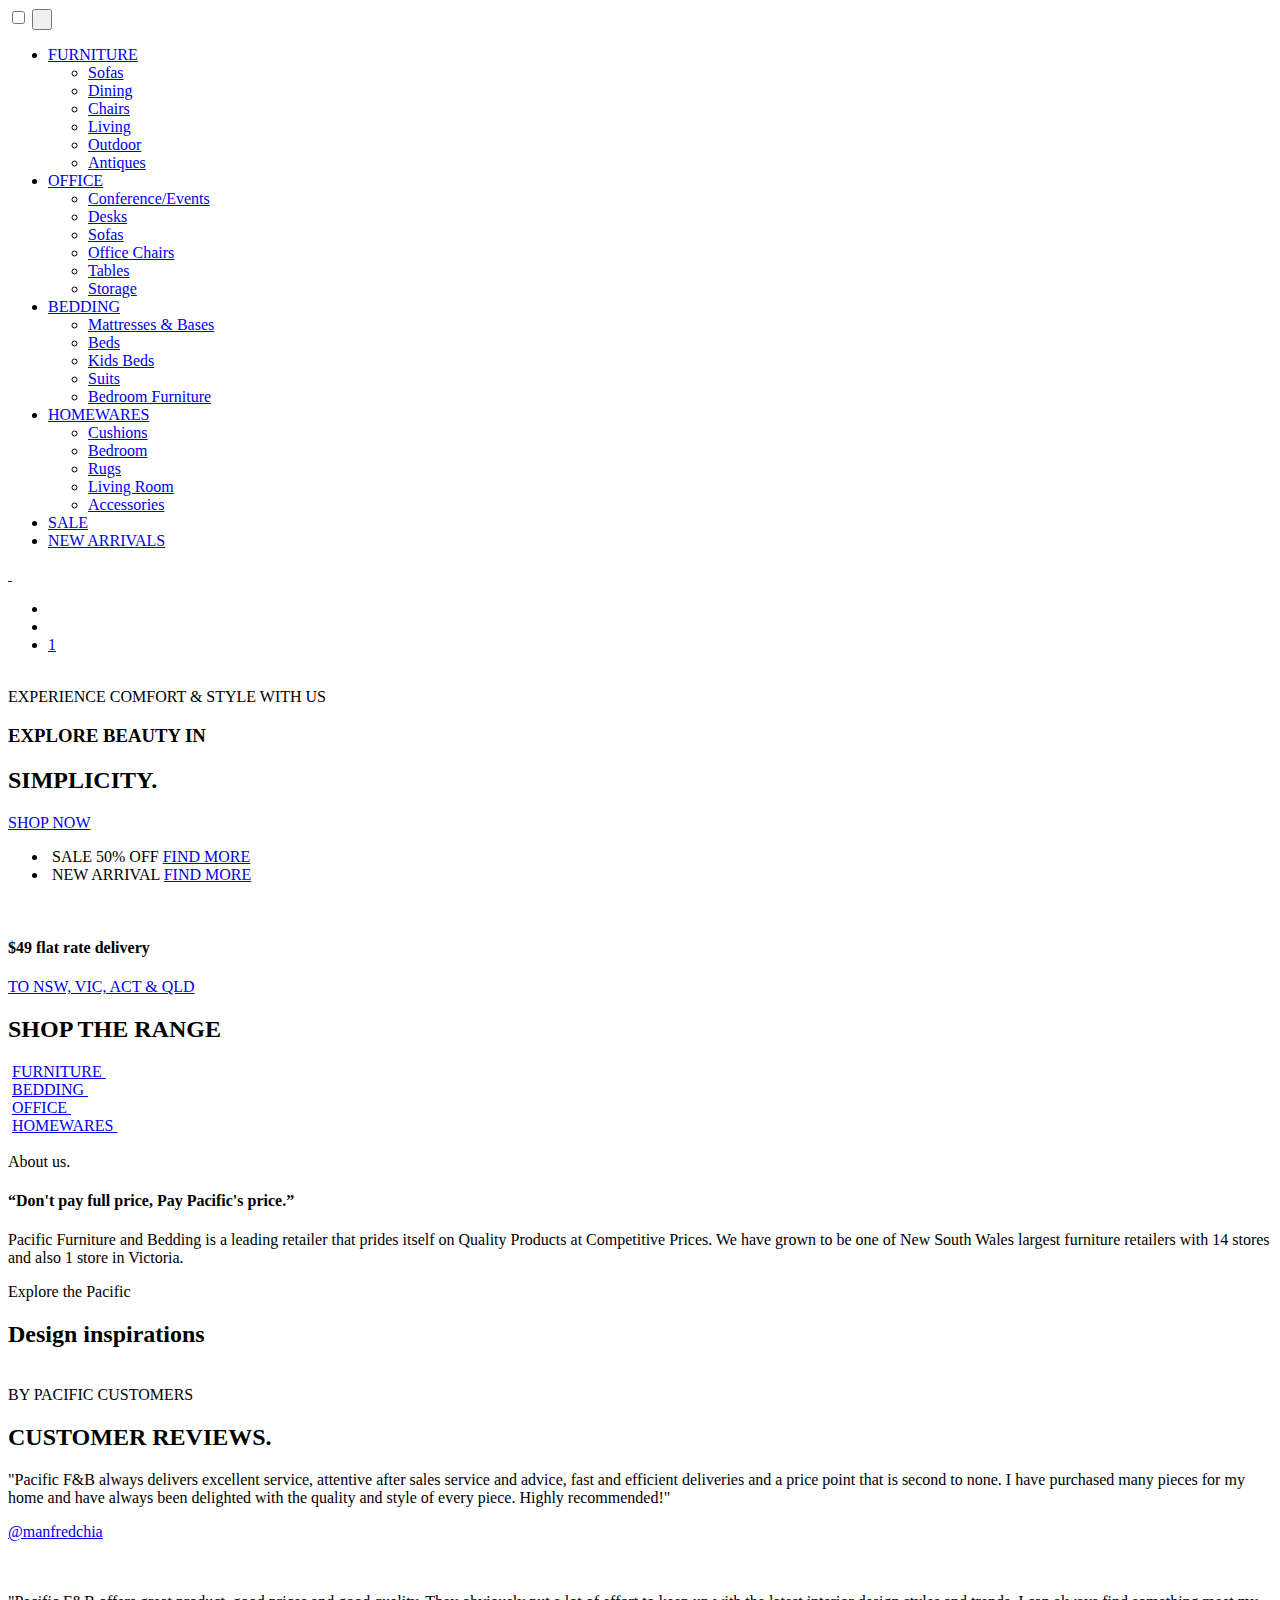
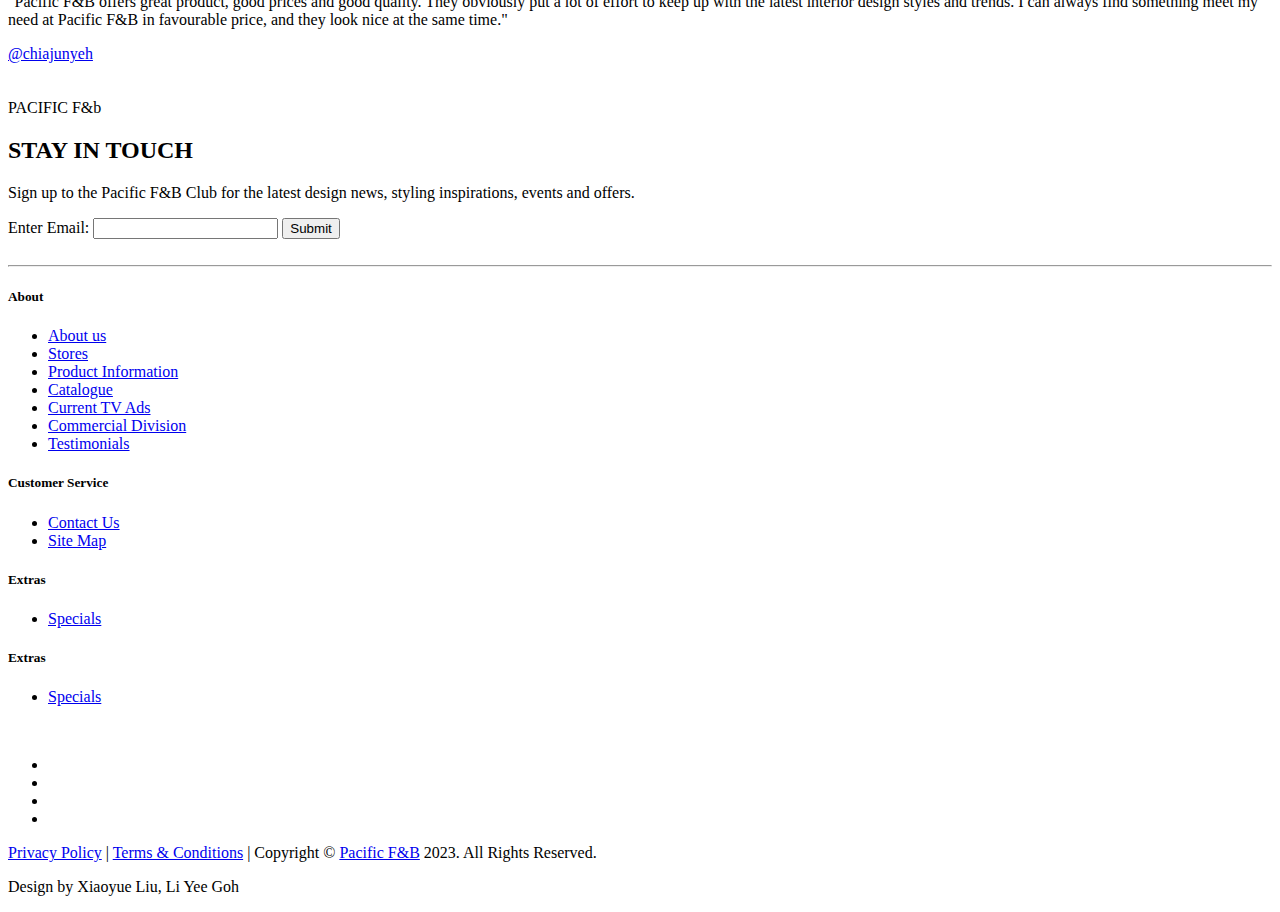
==== index.html @ 451033cb "homepage full html" ====
<!doctype html>
<html lang="en">

<head>
    <meta charset="utf-8">
    <meta name="viewport" content="width=device-width, initial-scale=1, shrink-to-fit=no">
    <link href="https://fonts.googleapis.com/css2?family=Aldrich&display=swap" rel="stylesheet">
    <link href="https://fonts.googleapis.com/css2?family=Averia+Serif+Libre:ital,wght@0,300;0,400;0,700;1,300;1,400;1,700&display=swap" rel="stylesheet">

    <link rel="stylesheet" href="css/style.css">
    <link rel="shortcut icon" type="image/png" href="images/favicon.png" />
    <title>Pacific</title>
</head>

<body>
    <div class="wrapper">
        <!-- Header Start -->
        <header>
            <div class="navbar-wrap">
                <input type="checkbox" class="toggle-btn" onclick="toggleClass()">
                <button type="buttton" class="menu-btn">
                    <img src="images/menu-icon.svg" class="menu-img" alt="">
                    <img src="images/close-icon.svg" class="close-img" alt="">
                </button>
                <div class="navbar-nav">
                    <ul class="navbar">
                        <li>
                            <a href="#">FURNITURE</a>
                            <ul class="submenu">
                                <li><a href="#">Sofas</a></li>
                                <li><a href="#">Dining</a></li>
                                <li><a href="#">Chairs</a></li>
                                <li><a href="#">Living</a></li>
                                <li><a href="#">Outdoor</a></li>
                                <li><a href="#">Antiques</a></li>
                            </ul>
                        </li>
                        <li>
                            <a href="#">OFFICE</a>
                            <ul class="submenu">
                                <li><a href="#">Conference/Events</a></li>
                                <li><a href="#">Desks</a></li>
                                <li><a href="#">Sofas</a></li>
                                <li><a href="#">Office Chairs</a></li>
                                <li><a href="#">Tables</a></li>
                                <li><a href="#">Storage</a></li>
                            </ul>
                        </li>
                        <li>
                            <a href="#">BEDDING</a>
                            <ul class="submenu">
                                <li><a href="#">Mattresses & Bases</a></li>
                                <li><a href="#">Beds</a></li>
                                <li><a href="#">Kids Beds</a></li>
                                <li><a href="#">Suits</a></li>
                                <li><a href="#">Bedroom Furniture</a></li>
                            </ul>
                        </li>
                        <li>
                            <a href="#">HOMEWARES</a>
                            <ul class="submenu">
                                <li><a href="#">Cushions</a></li>
                                <li><a href="#">Bedroom</a></li>
                                <li><a href="#">Rugs</a></li>
                                <li><a href="#">Living Room</a></li>
                                <li><a href="#">Accessories</a></li>
                            </ul>
                        </li>
                        <li><a href="#">SALE</a></li>
                        <li><a href="#">NEW ARRIVALS</a></li>
                    </ul>
                </div>
                <a href="#" class="user-link">
                    <img src="images/user-icon.svg" alt="">
                </a>
                <a href="#" class="navbar-brand">
                    <img src="images/logo.png" alt="">
                </a>
                <ul class="links-list">
                    <li><a href="#"><img src="images/search-icon.svg" alt=""></a></li>
                    <li><a href="#"><img src="images/heart-icon.svg" alt=""></a></li>
                    <li><a href="#" class="cart-link"><img src="images/cart-icon.svg" alt=""><span>1</span></a></li>
                </ul>
            </div>
        </header>
        <!-- Header End -->

        <!-- Banner Start -->
        <div class="banner">
            <div class="banner-row">
                <div class="banner-left">
                    <div class="banner-content">
                        <img src="images/banner-img1.png" alt="">
                        <div class="banner-inner">
                            <div class="banner-inner-top">
                                <span>EXPERIENCE COMFORT & STYLE WITH US</span>
                                <h3>EXPLORE BEAUTY IN</h3>
                            </div>
                            <div class="banner-inner-btm">
                                <h2>SIMPLICITY.</h2>
                                <a href="#">SHOP NOW</a>
                            </div>
                        </div>
                    </div>
                </div>
                <div class="banner-grid">
                    <ul class="banner-grid-top">
                        <li>
                            <img src="images/banner-img2.png" alt="">
                            <span class="banner-label">SALE 
                                50% OFF</span>
                            <a href="#" class="find-more-btn">FIND MORE</a>
                        </li>
                        <li>
                            <img src="images/banner-img3.png" alt="">
                            <span class="banner-label">NEW
                                ARRIVAL</span>
                            <a href="#" class="find-more-btn">FIND MORE</a>
                        </li>
                    </ul>
                    <div class="flat-offer">
                        <img src="images/living-room-img.png" alt="">
                        <div class="flat-offer-content">
                            <h4>$49 flat rate delivery</h4>
                            <a href="#">TO NSW, VIC, ACT & QLD</a>
                        </div>
                    </div>
                </div>
            </div>
        </div>
        <!-- Banner End -->

        <!-- Contant Start -->
        <div class="content">
            <section class="shop-range-warp">
                <div class="shop-range-content">
                    <h2>SHOP THE RANGE</h2>
                    <div class="shop-range-row">
                        <div class="shop-range-col">
                            <div class="shop-range-card">
                                <img src="images/shop-range-img1.png" alt="">
                                <a href="#"><span>FURNITURE</span> <img src="images/arrow-img.svg" alt=""></a>
                            </div>
                        </div>
                        <div class="shop-range-col">
                            <div class="shop-range-card">
                                <img src="images/shop-range-img2.png" alt="">
                                <a href="#"><span>BEDDING</span> <img src="images/arrow-img.svg" alt=""></a>
                            </div>
                        </div>
                        <div class="shop-range-col">
                            <div class="shop-range-card">
                                <img src="images/shop-range-img3.png" alt="">
                                <a href="#"><span>OFFICE</span> <img src="images/arrow-img.svg" alt=""></a>
                            </div>
                        </div>
                        <div class="shop-range-col">
                            <div class="shop-range-card">
                                <img src="images/shop-range-img4.png" alt="">
                                <a href="#"><span>HOMEWARES</span> <img src="images/arrow-img.svg" alt=""></a>
                            </div>
                        </div>
                    </div>
                </div>
            </section>

            <section class="aboutus-wrap">
                <div class="aboutus-row">
                    <div class="aboutus-col">
                        <div class="aboutus-card">
                            <div class="aboutus-content">
                                <img src="images/soft_minimal_apartment.png" alt="">
                                <div class="aboutus-inner">
                                    <span>About us.</span>
                                    <h4>“Don't pay full price, Pay Pacific's price.”</h4>
                                </div>
                            </div>
                            <p>Pacific Furniture and Bedding is a leading retailer that prides itself on Quality Products at Competitive Prices. We have grown to be one of New South Wales largest furniture retailers with 14 stores and also 1 store in Victoria.</p>
                        </div>
                    </div>
                    <div class="explore-col">
                        <span>Explore the Pacific</span>
                        <h2>Design inspirations</h2>
                        <img src="images/slider-img.png" class="slider-img" alt="">
                    </div>
                </div>
            </section>

            <section class="review-wrap">
                <div class="review-content">
                    <span>BY PACIFIC CUSTOMERS</span>
                    <h2>CUSTOMER REVIEWS.</h2>
                    <div class="review-row">
                        <div class="review-col">
                            <div class="review-card">
                                <div class="review-card-content">
                                    <div class="review-card-inner">
                                        <p>"Pacific F&B always delivers excellent service, attentive after sales service and advice, fast and efficient deliveries and a price point that is second to none.  I have purchased many pieces for my home and have always been delighted with the quality and style of every piece.  Highly recommended!"</p>
                                        <a href="#">@manfredchia</a>
                                    </div>
                                    <div class="rating-wrap">
                                        <img src="images/star-icon.svg" alt="">
                                        <img src="images/star-icon.svg" alt="">
                                        <img src="images/star-icon.svg" alt="">
                                        <img src="images/star-icon.svg" alt="">
                                        <img src="images/star-icon.svg" alt="">
                                    </div>
                                </div>
                                <img src="images/review-img1.png" class="review-card-img" alt="">
                            </div>
                        </div>
                        <div class="review-col">
                            <div class="review-card">
                                <div class="review-card-content">
                                    <div class="review-card-inner">
                                        <p>"Pacific F&B offers great product, good prices and good quality.  They obviously put a lot of effort to keep up with the latest interior design styles and trends.  I can always find something meet my need at Pacific F&B in favourable price, and they look nice at the same time."</p>
                                        <a href="#">@chiajunyeh</a>
                                    </div>
                                    <div class="rating-wrap">
                                        <img src="images/star-icon.svg" alt="">
                                        <img src="images/star-icon.svg" alt="">
                                        <img src="images/star-icon.svg" alt="">
                                        <img src="images/star-icon.svg" alt="">
                                        <img src="images/star-icon.svg" alt="">
                                    </div>
                                </div>
                                <img src="images/review-img2.png" class="review-card-img" alt="">
                            </div>
                        </div>
                    </div>
                </div>
            </section>

            <section class="stay-in-touch-wrap">
                <div class="stay-in-touch-content">
                    <span>PACIFIC F&b</span>
                    <h2>STAY IN TOUCH</h2>
                    <p>Sign up to the Pacific F&B Club for the latest design news, styling inspirations, events and offers.</p>
                    <form action="">
                        <label for="">Enter Email:</label>
                        <input type="email" required>
                        <button type="submit">Submit</button>
                    </form>
                </div>
            </section>
        </div>
        <!-- Contant End -->
        <footer>
           <div class="footer-content">
                <div class="footer-row">
                    <div class="footer-col footer-logo-col">
                        <a href="#" class="footer-logo">
                            <img src="images/logo.png" alt="">
                        </a>
                        <hr>
                    </div>
                    <div class="footer-col">
                        <div class="footer-links">
                            <h5>About</h5>
                            <ul>
                                <li><a href="#">About us</a></li>
                                <li><a href="#">Stores</a></li>
                                <li><a href="#">Product Information</a></li>
                                <li><a href="#">Catalogue</a></li>
                                <li><a href="#">Current TV Ads</a></li>
                                <li><a href="#">Commercial Division</a></li>
                                <li><a href="#">Testimonials</a></li>
                            </ul>
                        </div>
                    </div>
                    <div class="footer-col">
                        <div class="footer-links">
                            <h5>Customer Service</h5>
                            <ul>
                                <li><a href="#">Contact Us</a></li>
                                <li><a href="#">Site Map</a></li>
                            </ul>
                        </div>
                        <div class="footer-links">
                            <h5>Extras</h5>
                            <ul>
                                <li><a href="#">Specials</a></li>
                            </ul>
                        </div>
                    </div>
                    <div class="footer-col">
                        <div class="footer-links">
                            <h5>Extras</h5>
                            <ul>
                                <li><a href="#">Specials</a></li>
                            </ul>
                        </div>
                    </div>
                    <div class="footer-col">
                        <div class="footer-social-links">
                            <a href="#" class="footer-logo">
                                <img src="images/logo.png" alt="">
                            </a>
                            <ul class="social-links">
                                <li>
                                    <a href="#">
                                        <img src="images/icon_facebook.svg" alt="">
                                    </a>
                                </li>
                                <li>
                                    <a href="#">
                                        <img src="images/icon_twitter.svg" alt="">
                                    </a>
                                </li>
                                <li>
                                    <a href="#">
                                        <img src="images/icon_youtube.svg" alt="">
                                    </a>
                                </li>
                                <li>
                                    <a href="#">
                                        <img src="images/icon_instagram.svg" alt="">
                                    </a>
                                </li>
                            </ul>
                        </div>
                    </div>
                </div>
           </div>
           <div class="footer-copyright">
                <p><a href="#">Privacy Policy</a> | <a href="#">Terms & Conditions</a> | Copyright &copy; <a href="#">Pacific F&B</a> 2023. All Rights Reserved.</p>
                <p>Design by Xiaoyue Liu, Li Yee Goh</p>
           </div>
        </footer>
    </div>

    <script src="js/script.js"></script>
    <script>
        function toggleClass() {
          document.querySelector('body').classList.toggle('fixed');
        }
      </script>

</body>

</html>
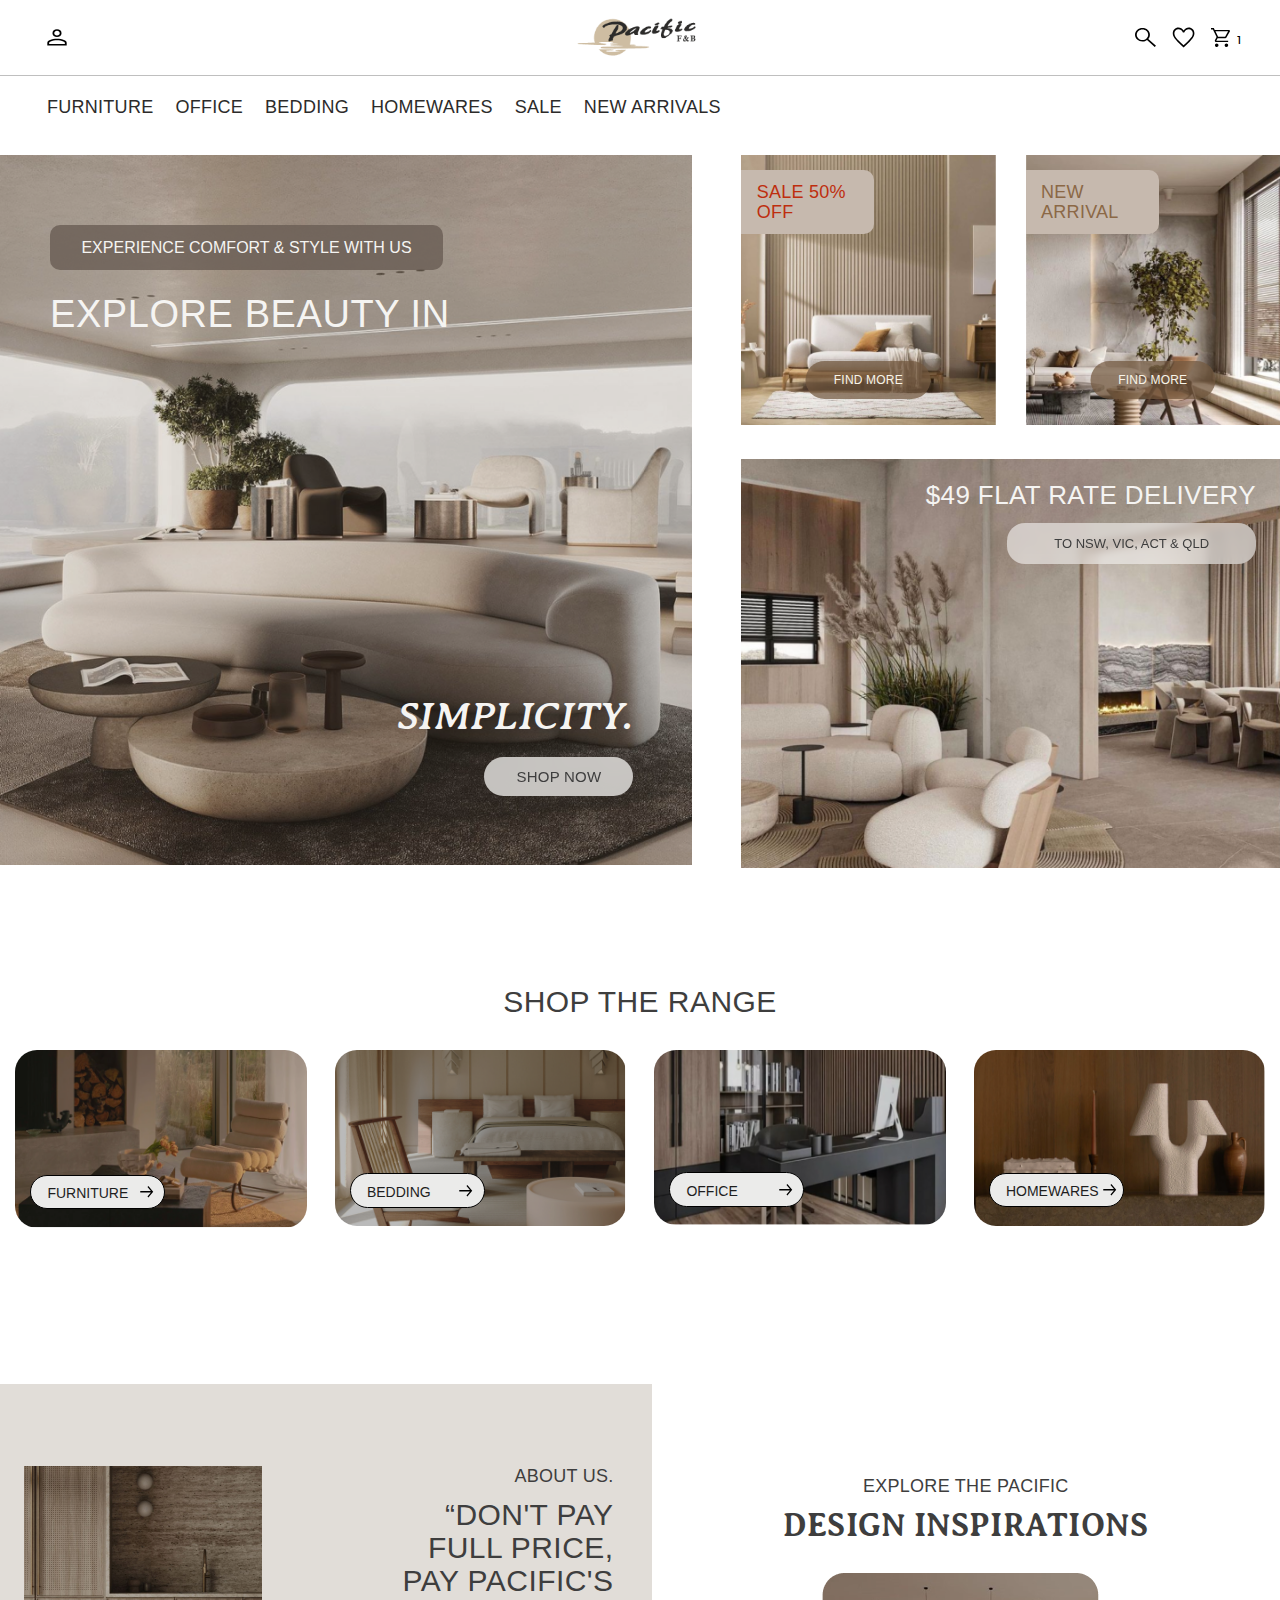
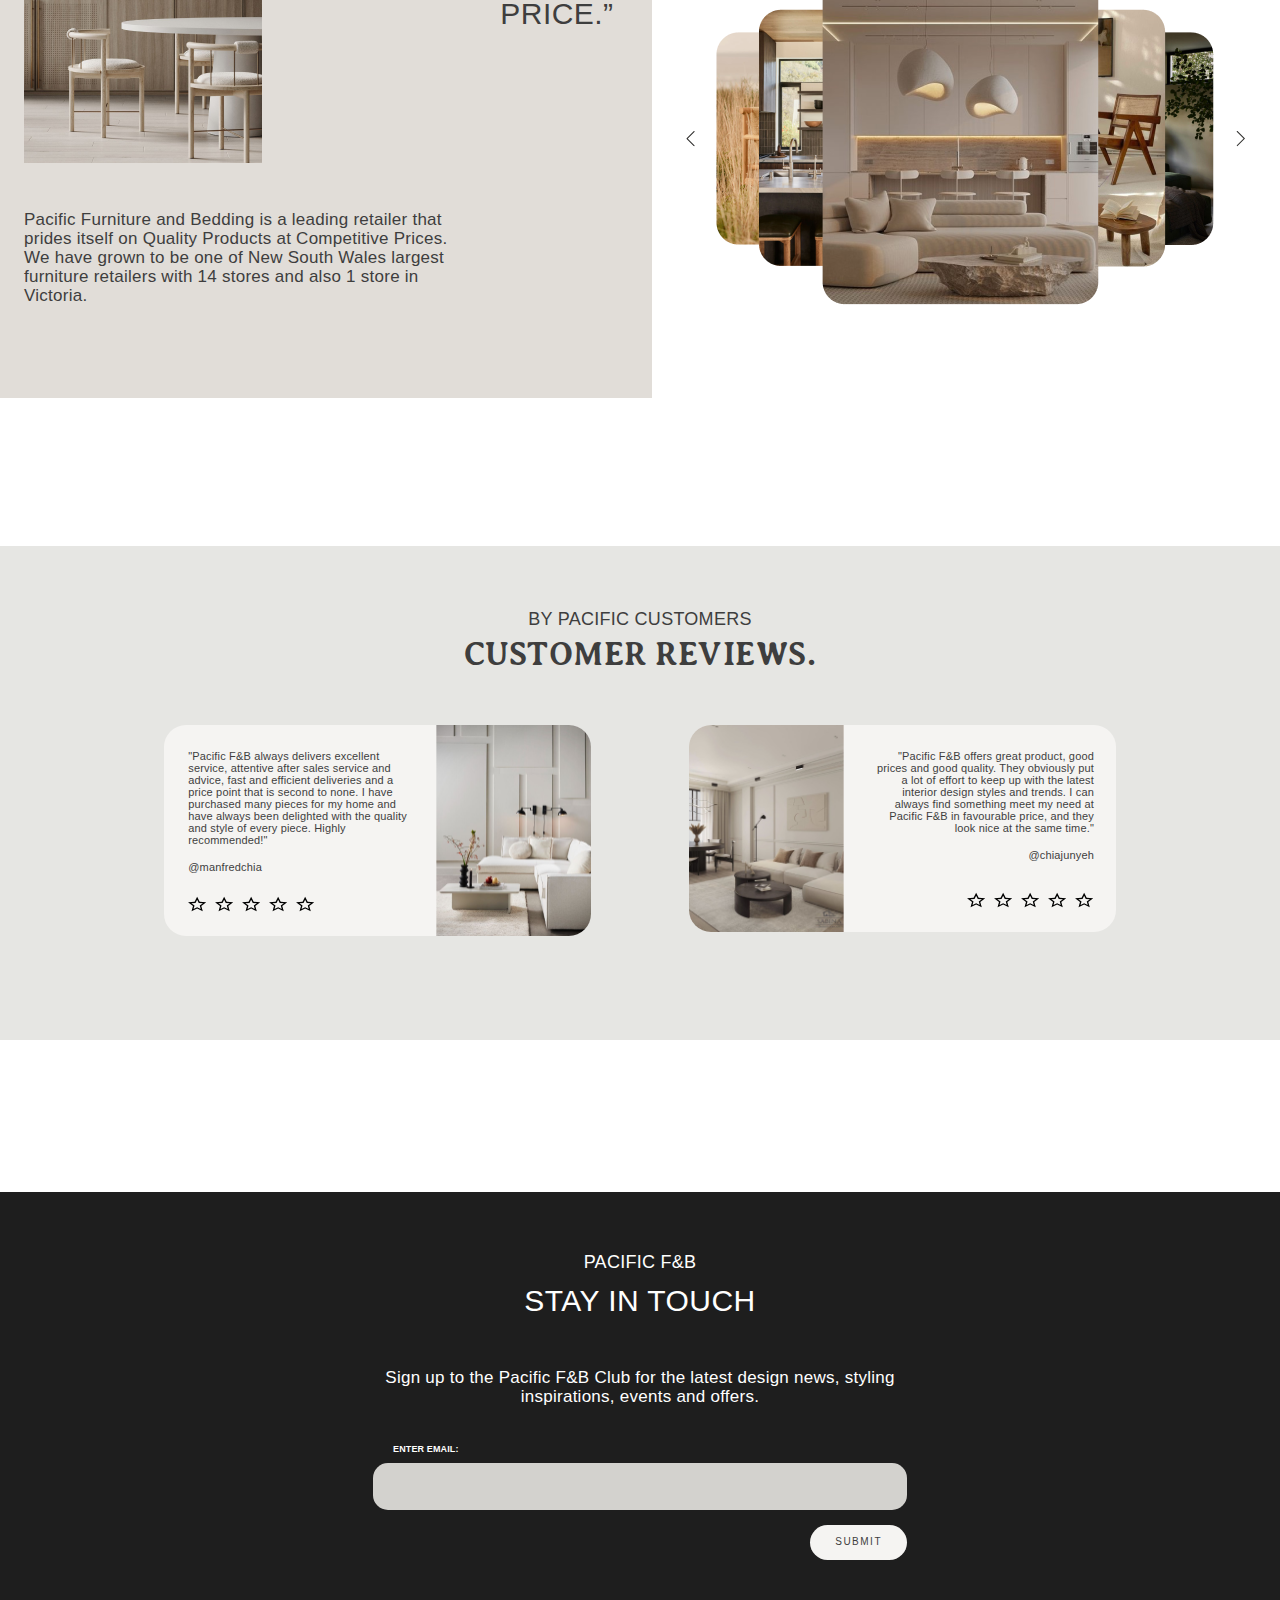
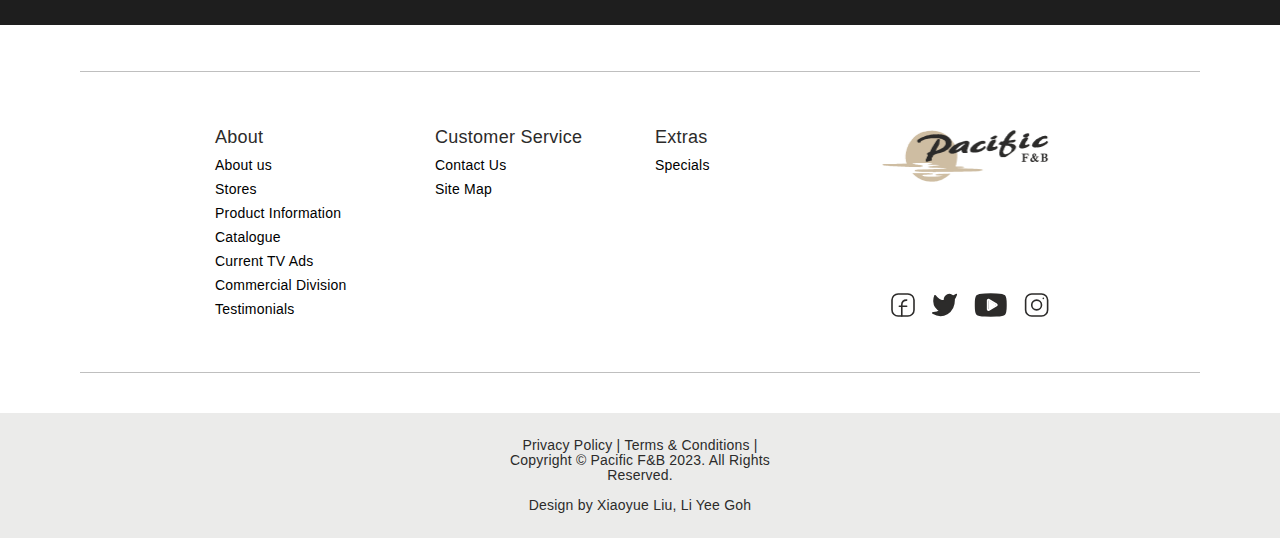
==== commit b4ef4a2c: "small changes" ====
--- a/index.html
+++ b/index.html
@@ -7,7 +7,7 @@
     <link href="https://fonts.googleapis.com/css2?family=Aldrich&display=swap" rel="stylesheet">
     <link href="https://fonts.googleapis.com/css2?family=Averia+Serif+Libre:ital,wght@0,300;0,400;0,700;1,300;1,400;1,700&display=swap" rel="stylesheet">
 
-    <link rel="stylesheet" href="css/style.css">
+    <link rel="stylesheet" href="style.css">
     <link rel="shortcut icon" type="image/png" href="images/favicon.png" />
     <title>Pacific</title>
 </head>
@@ -130,7 +130,7 @@
         </div>
         <!-- Banner End -->
 
-        <!-- Contant Start -->
+        <!-- Content Start -->
         <div class="content">
             <section class="shop-range-warp">
                 <div class="shop-range-content">
@@ -244,7 +244,8 @@
                 </div>
             </section>
         </div>
-        <!-- Contant End -->
+        <!-- Content End -->
+
         <footer>
            <div class="footer-content">
                 <div class="footer-row">
@@ -329,13 +330,13 @@
         </footer>
     </div>
 
-    <script src="js/script.js"></script>
+    <script src="script.js"></script>
     <script>
         function toggleClass() {
           document.querySelector('body').classList.toggle('fixed');
         }
       </script>
 
-</body>
+    </body>
 
 </html>--- a/style.css
+++ b/style.css
@@ -0,0 +1,2081 @@
+* {
+	padding: 0;
+	margin: 0;
+	font-family: 'Graphik', sans-serif;
+	box-sizing: border-box;
+}
+html { scroll-behavior: smooth;  }
+body,
+textarea,
+input {
+	padding: 0;
+	margin: 0;
+	line-height: 1;
+	font-weight: 400;
+	color: #000000;
+	font-family: 'Graphik', sans-serif;
+}
+
+a:hover {
+	text-decoration: none;
+}
+h1,h2,h3,h4,h5,h6 {
+	padding: 0;
+	margin: 0;
+	font-weight: 400;
+}
+p {
+	margin: 0;
+	padding: 0;
+}
+ul{
+    list-style: none;
+}
+ul,
+ol {
+	padding: 0;
+	margin: 0;
+}
+
+a {
+    display: inline-block;
+	text-decoration: unset;
+}
+
+/* Chrome, Safari, Edge, Opera */
+input::-webkit-outer-spin-button,
+input::-webkit-inner-spin-button {
+  -webkit-appearance: none;
+  margin: 0;
+}
+
+/* Firefox */
+input[type=number] {
+  -moz-appearance:textfield;
+}
+
+/*-_-_Font_-_-*/
+@font-face {
+    font-family: 'Graphik';
+    src: url('../fonts/Graphik-Extralight.woff2') format('woff2'),
+        url('../fonts/Graphik-Extralight.woff') format('woff');
+    font-weight: 200;
+    font-style: normal;
+    font-display: swap;
+}
+
+@font-face {
+    font-family: 'Graphik';
+    src: url('../fonts/Graphik-Light.woff2') format('woff2'),
+        url('../fonts/Graphik-Light.woff') format('woff');
+    font-weight: 300;
+    font-style: normal;
+    font-display: swap;
+}
+
+@font-face {
+    font-family: 'Graphik';
+    src: url('../fonts/Graphik-ExtralightItalic.woff2') format('woff2'),
+        url('../fonts/Graphik-ExtralightItalic.woff') format('woff');
+    font-weight: 200;
+    font-style: italic;
+    font-display: swap;
+}
+
+@font-face {
+    font-family: 'Graphik';
+    src: url('../fonts/Graphik-LightItalic.woff2') format('woff2'),
+        url('../fonts/Graphik-LightItalic.woff') format('woff');
+    font-weight: 300;
+    font-style: italic;
+    font-display: swap;
+}
+
+@font-face {
+    font-family: 'Graphik';
+    src: url('../fonts/Graphik-Medium.woff2') format('woff2'),
+        url('../fonts/Graphik-Medium.woff') format('woff');
+    font-weight: 500;
+    font-style: normal;
+    font-display: swap;
+}
+
+@font-face {
+    font-family: 'Graphik';
+    src: url('../fonts/Graphik-MediumItalic.woff2') format('woff2'),
+        url('../fonts/Graphik-MediumItalic.woff') format('woff');
+    font-weight: 500;
+    font-style: italic;
+    font-display: swap;
+}
+
+@font-face {
+    font-family: 'Graphik';
+    src: url('../fonts/Graphik-Regular.woff2') format('woff2'),
+        url('../fonts/Graphik-Regular.woff') format('woff');
+    font-weight: normal;
+    font-style: normal;
+    font-display: swap;
+}
+
+@font-face {
+    font-family: 'Graphik';
+    src: url('../fonts/Graphik-RegularItalic.woff2') format('woff2'),
+        url('../fonts/Graphik-RegularItalic.woff') format('woff');
+    font-weight: normal;
+    font-style: italic;
+    font-display: swap;
+}
+
+@font-face {
+    font-family: 'Graphik';
+    src: url('../fonts/Graphik-Semibold.woff2') format('woff2'),
+        url('../fonts/Graphik-Semibold.woff') format('woff');
+    font-weight: 600;
+    font-style: normal;
+    font-display: swap;
+}
+
+@font-face {
+    font-family: 'Graphik';
+    src: url('../fonts/Graphik-SemiboldItalic.woff2') format('woff2'),
+        url('../fonts/Graphik-SemiboldItalic.woff') format('woff');
+    font-weight: 600;
+    font-style: italic;
+    font-display: swap;
+}
+
+@font-face {
+    font-family: 'Graphik Super';
+    src: url('../fonts/Graphik-SuperItalic.woff2') format('woff2'),
+        url('../fonts/Graphik-SuperItalic.woff') format('woff');
+    font-weight: 900;
+    font-style: italic;
+    font-display: swap;
+}
+
+@font-face {
+    font-family: 'Graphik Super';
+    src: url('../fonts/Graphik-Super.woff2') format('woff2'),
+        url('../fonts/Graphik-Super.woff') format('woff');
+    font-weight: 900;
+    font-style: normal;
+    font-display: swap;
+}
+
+@font-face {
+    font-family: 'Graphik';
+    src: url('../fonts/Graphik-Thin.woff2') format('woff2'),
+        url('../fonts/Graphik-Thin.woff') format('woff');
+    font-weight: 100;
+    font-style: normal;
+    font-display: swap;
+}
+
+@font-face {
+    font-family: 'Graphik';
+    src: url('../fonts/Graphik-ThinItalic.woff2') format('woff2'),
+        url('../fonts/Graphik-ThinItalic.woff') format('woff');
+    font-weight: 100;
+    font-style: italic;
+    font-display: swap;
+}
+
+@font-face {
+    font-family: 'Graphik';
+    src: url('../fonts/Graphik-Black.woff2') format('woff2'),
+        url('../fonts/Graphik-Black.woff') format('woff');
+    font-weight: 900;
+    font-style: normal;
+    font-display: swap;
+}
+
+@font-face {
+    font-family: 'Graphik';
+    src: url('../fonts/Graphik-BlackItalic.woff2') format('woff2'),
+        url('../fonts/Graphik-BlackItalic.woff') format('woff');
+    font-weight: 900;
+    font-style: italic;
+    font-display: swap;
+}
+
+@font-face {
+    font-family: 'Graphik';
+    src: url('../fonts/Graphik-BoldItalic.woff2') format('woff2'),
+        url('../fonts/Graphik-BoldItalic.woff') format('woff');
+    font-weight: bold;
+    font-style: italic;
+    font-display: swap;
+}
+
+@font-face {
+    font-family: 'Graphik';
+    src: url('../fonts/Graphik-Bold.woff2') format('woff2'),
+        url('../fonts/Graphik-Bold.woff') format('woff');
+    font-weight: bold;
+    font-style: normal;
+    font-display: swap;
+}
+/*-_-_Font_-_-*/
+
+
+
+/*-_-_Header_CSS_Start_-_-*/
+header {    
+	position: relative;
+	margin-bottom: 62px;
+	border-bottom: 0.4px solid rgba(44, 43, 42, 0.3);
+	position: sticky;
+    top: 0;
+    z-index: 5;
+    background: #ffffff;
+}
+
+header .navbar-wrap {
+	display: flex;
+	flex-wrap: wrap;
+	align-items: center;
+	justify-content: space-between;
+	min-height: 75px;
+	padding-left: 47px;
+	padding-right: 50px;
+	position: relative;
+	/* max-width: 1440px;
+	margin: 0 auto; */
+}
+
+.navbar-wrap .menu-btn {
+	display: none;
+	font-size: 0;
+	line-height: 1;
+	border: 0;
+	outline: unset !important;
+	background: transparent;
+	margin-right: 23px;
+	width: 26px;
+	height: 26px;
+}
+
+.navbar-wrap .menu-btn img {
+	width: 100%;
+	height: 100%;
+}
+
+.navbar-wrap .menu-btn img.close-img {
+	display: none;
+}
+
+.navbar-wrap .toggle-btn {
+	display: none;
+}
+
+.navbar-wrap .navbar-nav {
+	position: absolute;
+	left: 0;
+	top: calc(100% + 1px);
+	width: 100%;
+	padding: 21px 47px;
+	background: #fff;
+}
+
+.navbar-wrap .navbar-nav .navbar {
+	display: flex;
+	flex-wrap: wrap;
+	align-items: center;
+}
+
+.navbar-wrap .navbar-nav .navbar li {
+	margin-right: 22px;
+}
+
+.navbar-wrap .navbar-nav .navbar li:last-child {
+	margin-right: 0;
+}
+
+.navbar-wrap .navbar-nav .navbar li a {
+	font-weight: 500;
+	font-size: 18px;
+	line-height: 20px;
+	letter-spacing: 0.015em;
+	color: #2C2B2A;
+	transition: 0.4s all ease;
+}
+
+.navbar-wrap .navbar-nav .navbar li a:hover {
+	color: #CEBDA2;
+}
+
+.navbar-wrap .navbar-nav .navbar .submenu {
+	display: none;
+}
+
+.navbar-wrap .user-link {
+	font-size: 0;
+	line-height: 1;
+}
+
+.navbar-wrap .user-link img {
+	width: 20px;
+}
+
+.navbar-wrap .navbar-brand {
+	max-width: 131px;
+    font-size: 0;
+    line-height: 1;
+    position: absolute;
+    left: 50%;
+    transform: translateX(-50%);
+}
+
+.navbar-wrap .navbar-brand img {
+	width: 100%;
+}
+
+.navbar-wrap .links-list {
+	display: flex;
+	flex-wrap: wrap;
+	align-items: center;
+}
+
+.navbar-wrap .links-list li {
+	font-size: 0;
+	line-height: 1;
+	margin-right: 16px;
+}
+
+.navbar-wrap .links-list li:last-child {
+	margin-right: 0;
+}
+
+.navbar-wrap .links-list li a {
+	font-size: 0;
+	line-height: 1;
+}
+
+.navbar-wrap .links-list li a img {
+	max-width: 23px;
+	max-height: 23px;
+}
+
+.navbar-wrap .links-list li a.cart-link {
+	position: relative;
+}
+
+.navbar-wrap .links-list li a.cart-link span {
+	font-weight: 400;
+	font-size: 12px;
+	line-height: 1;
+	color: #000000;
+	left: calc(100% + 7px);
+	bottom: 0;
+	font-family: 'Aldrich';
+	position: absolute;
+	text-decoration: unset;
+	display: block;
+}
+/*-_-_Header_CSS_End_-_-*/
+
+/*-_-_Banner_CSS_Start_-_-*/
+
+.banner {
+	padding: 17px 0 ;
+}
+
+.banner-row {
+	display: flex;
+	flex-wrap: wrap;
+	justify-content: space-between;
+	/* margin: 0 auto;
+	max-width: 1440px; */
+}
+
+.banner-row .banner-left {
+	width: 54.1%;
+}
+
+.banner-content {
+	position: relative;
+}
+
+.banner-content>img {
+	width: 100%;
+}
+
+.banner-content .banner-inner {
+	position: absolute;
+	left: 0;
+	top: 0;
+	width: 100%;
+	height: 100%;
+	z-index: 1;
+	display: flex;
+	flex-direction: column;
+	justify-content: space-between;
+	padding: 70px 59px 72px 50px;
+}
+
+
+.banner-inner .banner-inner-top span {
+	background: rgba(105, 92, 84, 0.8);
+	border-radius: 10px;
+	font-weight: 500;
+	font-size: 16px;
+	line-height: 18px;
+	text-align: center;
+	color: #F5F4F2;
+	margin-bottom: 23.34px;
+	padding: 13.9px 0 12.7px;
+	display: block;
+	max-width: 393px;
+}
+
+.banner-inner .banner-inner-top h3 {
+	font-weight: 500;
+	font-size: 38px;
+	line-height: 42px;
+	letter-spacing: 0.015em;
+	text-transform: uppercase;
+	color: #F5F4F2;
+}
+
+.banner-inner .banner-inner-btm {
+	text-align: right;
+}
+
+.banner-inner .banner-inner-btm h2 {
+	font-family: 'Averia Serif Libre';
+	font-style: italic;
+	font-weight: 700;
+	font-size: 40px;
+	line-height: 49px;
+	letter-spacing: 0.015em;
+	text-transform: uppercase;
+	color: #F5F4F2;
+	margin-bottom: 17px;
+}
+
+.banner-inner .banner-inner-btm a {
+	background: rgba(245, 244, 242, 0.75);
+	backdrop-filter: blur(10px);
+	border-radius: 30px;
+	font-weight: 500;
+	font-size: 15px;
+	line-height: 18px;
+	letter-spacing: 0.015em;
+	color: #3E3E3E;
+	padding: 11px 15px 10px;
+	width: 149px;
+	text-align: center;
+	transition: 0.4s all ease;
+}
+
+.banner-inner .banner-inner-btm a:hover {
+	background: #CEBDA2;
+}
+
+.banner-row .banner-grid {
+	width: 42.1%;
+	display: flex;
+	flex-direction: column;
+	justify-content: space-between;
+}
+
+.banner-grid .banner-grid-top {
+	display: flex;
+	flex-wrap: wrap;
+	justify-content: space-between;
+	height: 37.795%;
+}
+
+.banner-grid .banner-grid-top li {
+	width: calc(50% - 15px);
+	position: relative;
+	font-size: 0;
+	line-height: 1;
+	height: 100%;
+}
+
+.banner-grid .banner-grid-top li>img {
+	height: 100%;
+	width: 100%;
+	object-fit: cover;
+}
+
+.banner-grid-top li .banner-label {
+	position: absolute;
+	width: 133px;
+	height: 64px;
+	left: 0;
+	top: 15px;
+	background: #C6B9AE;
+	z-index: 1;
+	padding: 12px 15.5px;
+	font-weight: 500;
+	font-size: 18px;
+	line-height: 20px;
+	letter-spacing: 0.015em;
+	text-transform: uppercase;
+	color: #BE2E0E;
+	border-radius: 0 10px 10px 0;
+}
+
+.banner-grid-top li:nth-child(2) .banner-label {
+	color: #8B6846;
+}
+
+.banner-grid-top li .find-more-btn {
+	background: rgba(114, 87, 62, 0.72);
+	border-radius: 30px;
+	font-weight: 500;
+	font-size: 12px;
+	line-height: 13px;
+	text-align: center;
+	letter-spacing: 0.015em;
+	color: #F8F4E8;
+	width: 125px;
+	padding: 12.83px 0 12px;
+	position: absolute;
+	bottom: 25.82px;
+	left: 50%;
+	transform: translateX(-50%);
+}
+
+.banner-grid .flat-offer {
+	position: relative;
+	height: 57.44%;
+}
+
+.flat-offer img {
+	height: 100%;
+	width: 100%;
+	object-fit: cover;
+}
+
+.flat-offer .flat-offer-content {
+	position: absolute;
+	top: 0;
+	left: 0;
+	width: 100%;
+	height: 100%;
+	padding: 22.86px 23.96px;
+	text-align: right;
+}
+
+.flat-offer .flat-offer-content h4 {
+	font-weight: 500;
+	font-size: 26px;
+	line-height: 29px;
+	letter-spacing: 0.015em;
+	text-transform: uppercase;
+	color: #F5F4F2;
+	margin-bottom: 12.91px;
+}
+
+.flat-offer .flat-offer-content a {
+	background: rgba(245, 244, 242, 0.61);
+	backdrop-filter: blur(4px);
+	border-radius: 18px;
+	font-weight: 500;
+	font-size: 13px;
+	line-height: 14px;
+	text-align: center;
+	color: #3E3E3E;
+	padding: 14.05px 46.95px 12.6px;
+}
+/*-_-_Banner_CSS_End_-_-*/
+
+/*-_-_Content_CSS_Start_-_-*/
+.shop-range-warp {
+	padding: 100px 0;
+}
+
+.shop-range-warp .shop-range-content {
+	max-width: 1375px;
+    padding: 0 15px;
+	margin: 0 auto;
+}
+
+.shop-range-warp .shop-range-content h2 {
+	font-weight: 500;
+	font-size: 30px;
+	line-height: 1.1;
+	text-align: center;
+	letter-spacing: 0.015em;
+	text-transform: uppercase;
+	color: #3E3E3E;
+	margin-bottom: 32px;
+}
+
+.shop-range-row {
+	display: flex;
+	flex-wrap: wrap;
+	margin: 0 -14px;
+}
+
+.shop-range-row .shop-range-col {
+	width: 25%;
+	padding: 0 14px;
+}
+
+.shop-range-card {
+	position: relative;
+    font-size: 0;
+    line-height: 1;
+}
+
+.shop-range-card>img {
+	width: 100%;
+	border-radius: 22px;
+}
+
+.shop-range-card a {
+	background: #EBEBEA;
+	border: 1px solid #000000;
+	border-radius: 18px;
+	/* height: 34px; */
+	display: flex;
+	align-items: center;
+	justify-content: space-between;
+	padding: 7px 10.5px 7px 16px;
+	max-width: 135px;
+	width: 100%;
+	position: absolute;
+	left: 15.4px;
+	bottom: 18.45px;
+	transition: 0.4s all ease;
+}
+
+.shop-range-card a:hover {
+	background: #CEBDA2;
+}
+
+.shop-range-card span {
+	font-weight: 500;
+	font-size: 14px;
+	line-height: 15px;
+	color: #1E1E1E;
+	display: inline-block;
+	padding-top: 3.4px;
+}
+
+.shop-range-card a img {
+	width: 14px;
+	margin-left: 4px;
+}
+
+.aboutus-wrap {
+	padding-top: 56px;
+	padding-bottom: 148px;
+}
+
+.aboutus-row {
+	display: flex;
+	flex-wrap: wrap;
+	align-items: center;
+}
+
+.aboutus-row .aboutus-col {
+	width: 50.9%;
+}
+
+.aboutus-card {
+	background: #E1DDD8;
+	padding: 82px 38px 93px 24px;
+}
+
+.aboutus-card .aboutus-content {
+	display: flex;
+	flex-wrap: wrap;
+	align-items: flex-start;
+	justify-content: space-between;
+	margin-bottom: 47px;
+}
+
+.aboutus-card .aboutus-content>img {
+	max-width: 238px;
+	width: 100%;
+}
+
+.aboutus-card .aboutus-content .aboutus-inner {
+	min-width: 228px;
+    width: 34%;
+	text-align: right;
+}
+
+.aboutus-card .aboutus-content .aboutus-inner span {
+	margin-bottom: 12px;
+	font-weight: 500;
+	font-size: 18px;
+	line-height: 20px;
+	letter-spacing: 0.015em;
+	text-transform: uppercase;
+	color: #3E3E3E;
+	display: block;
+}
+
+.aboutus-card .aboutus-content .aboutus-inner h4 {
+	font-weight: 500; 
+	font-size: 30px;
+	line-height: 1.1;
+	letter-spacing: 0.015em;
+	text-transform: uppercase;
+	color: #3E3E3E;
+}
+
+.aboutus-card p {
+	max-width: 445px;
+	font-weight: 400;
+	font-size: 17px;
+	line-height: 19px;
+	letter-spacing: 0.015em;
+	color: #3E3E3E;
+}
+
+.aboutus-row .explore-col {
+	width: 49.1%;
+	padding: 0 15px;
+}
+
+.aboutus-row .explore-col span {
+	font-weight: 500;
+    font-size: 18px;
+    line-height: 20px;
+    text-align: center;
+    letter-spacing: 0.015em;
+    text-transform: uppercase;
+    color: #3E3E3E;
+    margin-bottom: 10px;
+    display: block;
+}
+
+.aboutus-row .explore-col h2 {
+	font-weight: 700;
+    font-size: 32px;
+    line-height: 39px;
+    text-align: center;
+    letter-spacing: 0.015em;
+    text-transform: uppercase;
+    color: #3E3E3E;
+    font-family: 'Averia Serif Libre';
+    margin-bottom: 28px;
+}
+
+.aboutus-row .explore-col .slider-img {
+	max-width: 559px;
+	width: 100%;
+	margin: 0 auto;
+	display: block;
+}
+
+.review-wrap {
+	background: rgba(223, 222, 218, 0.77);
+	padding: 63px 0 104px;
+	margin-bottom: 152px;
+}
+
+.review-wrap .review-content {
+	max-width: 952px;
+	margin: 0 auto;
+}
+
+.review-wrap .review-content>span {
+	font-weight: 500;
+	font-size: 18px;
+	line-height: 20px;
+	text-align: center;
+	letter-spacing: 0.015em;
+	text-transform: uppercase;
+	color: #3E3E3E;
+	margin-bottom: 6px;
+	display: block;
+}
+
+.review-wrap .review-content>h2 {
+	font-weight: 700;
+	font-size: 32px;
+	line-height: 39px;
+	text-align: center;
+	letter-spacing: 0.015em;
+	text-transform: uppercase;
+	color: #3E3E3E;
+	font-family: 'Averia Serif Libre';
+	margin-bottom: 51px;
+}
+
+.review-row {
+	display: flex;
+	flex-wrap: wrap;
+	align-items: flex-start;
+	justify-content: space-between;
+}
+
+.review-row .review-col {
+	max-width: 427px;
+}
+
+.review-card {
+	display: flex;
+	flex-wrap: wrap;
+	background: #F5F4F2;
+	border-radius: 22px;
+	overflow: hidden;
+}
+
+.review-card .review-card-content {
+	width: calc(100% - 154.64px);
+	padding: 25px 22px 23.6px 24.24px;
+	display: flex;
+	flex-wrap: wrap;
+	flex-direction: column;
+	justify-content: space-between;
+}
+
+.review-card .review-card-content .review-card-inner {
+	margin-bottom: 12px;
+}
+
+.review-card .review-card-content .review-card-inner p {
+	font-weight: 400;
+	font-size: 11px;
+	line-height: 12px;
+	letter-spacing: 0.015em;
+	color: #3E3E3E;
+	margin-bottom: 12px;
+}
+
+.review-card .review-card-content .review-card-inner a {
+	font-weight: 500;
+	font-size: 11px;
+	line-height: 12px;
+	letter-spacing: 0.015em;
+	color: #3E3E3E;
+	display: inline-block;
+}
+
+.review-card .review-card-content .rating-wrap {
+	display: inline-flex;
+	flex-wrap: wrap;
+}
+
+.review-card-content .rating-wrap img {
+	width: 19px;
+	height: 16px;
+	margin-right: 8px;
+}
+
+.review-card-content .rating-wrap img:last-child {
+	margin-right: 0;
+}
+
+.review-card .review-card-img {
+	width: 154.64px;
+}
+
+.review-col:last-child .review-card {
+	flex-direction: row-reverse;
+} 
+
+.review-col:last-child .review-card .review-card-content {
+	text-align: right;
+}
+
+.review-col:last-child .review-card .review-card-content .rating-wrap {
+    justify-content: flex-end;
+}
+
+.stay-in-touch-wrap {
+	background: #1E1E1E;
+}
+
+.stay-in-touch-wrap .stay-in-touch-content {
+	max-width: 534px;
+	margin: 0 auto;
+	padding: 60px 0 65.42px;
+}
+
+.stay-in-touch-wrap .stay-in-touch-content>span {
+	font-weight: 500;
+	font-size: 18px;
+	line-height: 20px;
+	text-align: center;
+	letter-spacing: 0.015em;
+	text-transform: uppercase;
+	color: #FFFFFE;
+	margin-bottom: 12px;
+	display: block;
+}
+
+.stay-in-touch-wrap .stay-in-touch-content>h2 {
+	font-weight: 500;
+	font-size: 30px;
+	line-height: 1.1;
+	text-align: center;
+	letter-spacing: 0.015em;
+	text-transform: uppercase;
+	color: #FFFFFE;
+	margin-bottom: 51px;
+}
+
+.stay-in-touch-wrap .stay-in-touch-content>p {
+	font-weight: 500;
+	font-size: 17px;
+	line-height: 19px;
+	text-align: center;
+	letter-spacing: 0.015em;
+	color: #FFFFFE;
+	margin-bottom: 39px;
+}
+
+.stay-in-touch-content form label {
+	padding-left: 20px;
+	margin-bottom: 9.3px;
+	font-size: 9px;
+	line-height: 1;
+	text-transform: uppercase;
+	font-weight: 700;
+	color: #FFFFFE;
+	letter-spacing: 0.015em;
+	display: block;
+}
+
+.stay-in-touch-content form input {
+	padding-left: 20px;
+	margin-bottom: 9.3px;
+	font-size: 16px;
+	line-height: 1;
+	font-weight: 500;
+	letter-spacing: 0.015em;
+	background: rgba(223, 222, 218, 0.94);
+	height: 47px;
+	width: 100%;
+	border-radius: 15px;
+	border: 0;
+	outline: unset !important;
+	padding: 0 20px;
+	margin-bottom: 14.5px;
+}
+
+.stay-in-touch-content form button {
+	font-size: 10px;
+    line-height: 1;
+    text-transform: uppercase;
+    font-weight: 500;
+    color: #3E3E3E;
+    letter-spacing: 0.15em;
+    height: 35px;
+    padding: 0 25px;
+    border-radius: 20px;
+    outline: unset !important;
+    border: 0;
+    margin: 0;
+    margin-left: auto;
+    display: block;
+    cursor: pointer;
+    background: #F5F4F2 !important;
+}
+/*-_-_Content_CSS_End_-_-*/
+
+/*-_-_Footer_CSS_Start_-_-*/
+.footer-content {
+	margin: 46px 80px 40px;
+	padding: 54px 0 55px;
+	border-top: 0.4px solid  rgba(44, 43, 42, 0.3);
+	border-bottom: 0.4px solid rgba(44, 43, 42, 0.3);
+}
+
+.footer-content .footer-row {
+	display: flex;
+	flex-wrap: wrap;
+	max-width: 880px;
+	margin: 0 auto;
+}
+
+.footer-content .footer-row .footer-col {
+	width: 25%;
+	padding: 0 15px;
+}
+
+.footer-content .footer-row .footer-col.footer-logo-col {
+	display: none;
+}
+
+.footer-col .footer-links + .footer-links {
+	display:  none;
+}
+
+.footer-links h5 {
+	font-weight: 500;
+	font-size: 18px;
+	line-height: 1.2223;
+	letter-spacing: 0.015em;
+	color: #2C2B2A;
+	margin-bottom: 9px;
+}
+
+.footer-links ul li {
+	margin-bottom: 8px;
+}
+
+.footer-links ul li:last-child {
+	margin-bottom: 0;
+}
+
+.footer-links ul li a {
+	font-weight: 400;
+	font-size: 14px;
+	line-height: 16px;
+	letter-spacing: 0.015em;
+	color: #000000;
+	transition: 0.4s all ease;
+}
+
+.footer-links ul li a:hover {
+	color: #CEBDA2;
+}
+
+.footer-social-links {
+	height: 100%;
+	display: flex;
+	align-items: center;
+	flex-direction: column;
+	justify-content: space-between;
+}
+
+.footer-social-links .footer-logo {
+	max-width: 184px;
+    margin-top: -8px;
+}
+
+.footer-social-links .footer-logo img {
+	width: 100%;
+}
+
+.footer-social-links .social-links {
+	display: flex;
+	flex-wrap: wrap;
+	align-items: center;
+	justify-content: center;
+} 
+
+.footer-social-links .social-links li {
+	margin-right: 16.5px;
+	font-size: 0;
+	line-height: 1;
+}
+
+.footer-social-links .social-links li:last-child {
+	margin-right: 0;
+}
+
+.footer-social-links .social-links li a {
+	font-size: 0;
+	line-height: 1;
+}
+
+.footer-social-links .social-links li a img {
+	height: 24px;
+	max-width: 33.1px;
+}
+
+footer .footer-copyright {
+	background: #EBEBEA;
+	padding: 25px 0;
+}
+
+footer .footer-copyright p {
+	text-align: center;
+	max-width: 300px;
+	font-weight: 500;
+	font-size: 14px;
+	line-height: 15px;
+	letter-spacing: 0.015em;
+	color: #2C2B2A;
+	margin: 0 auto 15px;
+}
+
+footer .footer-copyright p:last-child {
+	margin-bottom: 0;
+}
+
+footer .footer-copyright p a {
+	color: #2C2B2A;
+	transition: 0.4s all ease;
+}
+
+footer .footer-copyright p a:hover {
+	color: #CEBDA2;
+}
+/*-_-_Footer_CSS_End_-_-*/
+
+/*-_-_Responsiveness_-_-*/
+@media only screen and (max-width: 1367px) {}
+
+@media only screen and (max-width: 1199px) {
+	header {
+		margin-bottom: 60px;
+	}
+
+	header .navbar-wrap {
+		min-height: 75px;
+		padding: 0 30px;
+	}
+
+	.navbar-wrap .navbar-nav .navbar li a {
+		font-size: 17px;
+	}
+
+	.navbar-wrap .navbar-nav {
+		padding: 20px 25px;
+	}
+
+	.banner {
+		padding: 12px 0;
+	}
+
+	.banner-row .banner-left {
+		width: 54.5%;
+	}
+
+	.banner-row .banner-grid {
+		width: 43%;
+	}
+
+	.banner-grid .banner-grid-top li {
+		width: calc(50% - 10px);
+	}
+
+	.banner-grid .banner-grid-top {
+		height: 38%;
+	}
+
+	.banner-grid-top li .banner-label {
+		width: 130px;
+		height: 62px;
+		padding: 11px 15px;
+		font-size: 17px;
+		line-height: 20px;
+		border-radius: 0 10px 10px 0;
+	}
+
+	.banner-content .banner-inner {
+		padding: 55px 50px 55px 35px;
+	}
+
+	.banner-inner .banner-inner-top span {
+		border-radius: 9px;
+		margin-bottom: 20px;
+		padding: 12.9px 0 11.7px;
+		max-width: 375px;
+	}
+	
+	.banner-inner .banner-inner-top h3 {
+		font-size: 36px;
+		line-height: 38px;
+	}
+	.banner-inner .banner-inner-btm h2 {
+		font-size: 37px;
+		line-height: 45px;
+		margin-bottom: 16px;
+	}
+
+	.flat-offer .flat-offer-content h4 {
+		font-size: 25px;
+		line-height: 28px;
+		margin-bottom: 12px;
+	}
+
+	.flat-offer .flat-offer-content a {
+		padding: 13.05px 40px 11.6px;
+	}
+
+	.shop-range-warp {
+		padding: 85px 0;
+	}
+
+	.shop-range-warp .shop-range-content h2 {
+		font-size: 29px;
+		margin-bottom: 30px;
+	}
+
+	.shop-range-row {
+		margin: 0 -8px;
+	}
+
+	.shop-range-row .shop-range-col {
+		padding: 0 8px;
+	}
+
+	.shop-range-card>img {
+		border-radius: 20px;
+	}
+
+	.shop-range-card a {
+		padding: 7px 10.5px 7px 12px;
+	}
+
+	.aboutus-wrap {
+		padding-bottom: 110px;
+		padding-top: 35px;
+	}
+
+	.aboutus-card {
+		padding: 50px 30px 70px 24px;
+	}
+
+	.aboutus-card .aboutus-content>img {
+		max-width: 225px;
+	}
+
+	.aboutus-card .aboutus-content .aboutus-inner span {
+		font-size: 17px;
+	}
+
+	.aboutus-card .aboutus-content .aboutus-inner {
+		max-width: 210px;
+		width: 100%;
+		min-width: unset;
+	}
+
+	.aboutus-card .aboutus-content .aboutus-inner h4 {
+		font-size: 29px;
+	}
+
+	.aboutus-row .explore-col span {
+		font-size: 17px;
+	}	
+
+	.aboutus-row .explore-col h2 {
+		font-size: 30px;
+		line-height: 35px;
+		margin-bottom: 22px;
+	}
+
+	.aboutus-card p {
+		max-width: 420px;
+		font-size: 16px;
+		line-height: 18px;
+	}
+
+	.review-wrap {
+		padding: 60px 0 90px;
+		margin-bottom: 120px;
+	}
+
+	.review-wrap .review-content {
+		max-width: 900px;
+		margin: 0 auto;
+	}
+
+	.review-wrap .review-content>span {
+		font-size: 17px;
+	}
+
+	.review-wrap .review-content>h2 {
+		font-size: 30px;
+		line-height: 35px;
+		margin-bottom: 40px;
+	}
+
+	.stay-in-touch-wrap .stay-in-touch-content {
+		max-width: 500px;
+	}
+	
+	.stay-in-touch-wrap .stay-in-touch-content>span {
+		font-size: 17px;
+	}
+
+	.stay-in-touch-wrap .stay-in-touch-content>h2 {
+		font-size: 29px;
+		margin-bottom: 40px;
+	}
+
+	.stay-in-touch-wrap .stay-in-touch-content>p {
+		font-size: 16px;
+		line-height: 18px;
+		margin-bottom: 32px;
+	}
+
+	.footer-content {
+		margin: 44px 60px 38px;
+	}
+
+	.footer-links h5 {
+		font-size: 17px;
+	}
+
+	.footer-links ul li a {
+		font-size: 13px;
+		line-height: 15px;
+	}
+
+	footer .footer-copyright p {
+		max-width: 290px;
+		font-size: 13px;
+		line-height: 14px;
+		margin: 0 auto 14px;
+	}
+
+	.footer-social-links .social-links li a img {
+		height: 23px;
+		max-width: 31px;
+	}
+
+	.footer-social-links .footer-logo {
+		max-width: 180px;
+		margin-top: -7px;
+	}
+}
+
+@media only screen and (max-width: 991px) {
+	body.fixed {
+		overflow: hidden;
+	}
+
+	header {
+		margin-bottom: 0px;
+	}
+
+	.navbar-wrap .navbar-nav {
+		display: none;
+		position: absolute;
+		left: 0;
+		top: 75.8px;
+	}
+
+	.navbar-wrap .menu-btn {
+		display: block;
+		position: absolute;
+		left: 20px;
+		top: 50%;
+		transform: translateY(-50%);
+		z-index: 5;
+	}
+
+	.navbar-wrap .toggle-btn:checked ~ .menu-btn img.close-img {
+		display: block;
+	}
+
+	.navbar-wrap .toggle-btn:checked ~ .menu-btn img.menu-img {
+		display: none;
+	}
+
+	.navbar-wrap .toggle-btn {
+		display: block;
+		display: block;
+		position: absolute;
+		left: 20px;
+		top: 50%;
+		transform: translateY(-50%);
+		z-index: 10;
+		width: 26px;
+		height: 26px;
+		opacity: 0;
+	}
+
+	.navbar-wrap .navbar-nav .navbar {
+		justify-content: space-between;
+	}
+
+	.navbar-wrap .toggle-btn:checked ~ .navbar-nav {
+		display: block;
+		z-index: 5;
+		height: calc(100vh - 75.8px);
+		overflow-y: auto;
+		padding: 20px;
+	}
+
+	.navbar-wrap .navbar-nav .navbar {
+		margin-bottom: -58px;
+	}
+
+	.navbar-wrap .navbar-nav .navbar li {
+		margin: 0px;
+		width: calc(50% - 7.5px);
+		margin-bottom: 58px;
+	}
+
+	.navbar-wrap .navbar-nav .navbar li a {
+		font-size: 16px;
+		line-height: 18px;
+		margin-bottom: 9px;
+	}
+
+	.navbar-wrap .navbar-nav .navbar li a:hover {
+		color: #2C2B2A;
+	}
+
+	.navbar-wrap .navbar-nav .navbar li .submenu li {
+		margin-bottom: 6px;
+		width: 100%;
+	}
+
+	.navbar-wrap .navbar-nav .navbar li .submenu li a {
+		font-weight: 400;
+		font-size: 14px;
+		line-height: 15px;
+		letter-spacing: 0.015em;
+		color: #2C2B2A;
+		margin: 0;
+	}
+
+	.navbar-wrap .navbar-nav .navbar .submenu {
+		display: block;
+	}
+
+	.navbar-wrap .user-link {
+		margin-left: 40px;
+	}
+
+	.flat-offer .flat-offer-content {
+		padding: 22px 20px;
+	}
+
+	.flat-offer .flat-offer-content h4 {
+		font-size: 23px;
+		line-height: 26px;
+	}
+
+	.flat-offer .flat-offer-content a {
+		padding: 12.05px 32px 10.6px;
+	}
+
+	.banner {
+		padding: 15px 0;
+	}
+
+	.banner-grid-top li .banner-label {
+		width: 120px;
+		height: 58px;
+		padding: 11px 14px;
+		font-size: 16px;
+		line-height: 18px;
+		border-radius: 0 10px 10px 0;
+	}
+
+	.banner-grid-top li .find-more-btn {
+		width: 120px;
+		padding: 12.83px 0 12px;
+		bottom: 20px;
+	}
+
+	.banner-grid .banner-grid-top li {
+		width: calc(50% - 7px);
+	}
+
+	.banner-grid .banner-grid-top {
+		height: 39%;
+	}
+
+	.banner-content .banner-inner {
+		padding: 35px 30px 38px 25px;
+	}
+
+	.banner-inner .banner-inner-top span {
+		border-radius: 8px;
+		margin-bottom: 18px;
+		padding: 11.9px 0 9.7px;
+		max-width: 345px;
+		font-size: 15px;
+		line-height: 17px;
+	}
+
+	.banner-inner .banner-inner-top h3 {
+		font-size: 34px;
+		line-height: 36px;
+	}
+
+	.banner-inner .banner-inner-btm h2 {
+		font-size: 35px;
+		line-height: 40px;
+		margin-bottom: 15px;
+	}
+
+	.banner-inner .banner-inner-btm a {
+		font-size: 14px;
+		line-height: 17px;
+		padding: 11px 15px 10px;
+		width: 135px;
+	}
+
+	.shop-range-warp {
+		padding: 65px 0;
+	}
+
+	.shop-range-warp .shop-range-content h2 {
+		font-size: 26px;
+		margin-bottom: 25px;
+	}
+
+	.shop-range-warp .shop-range-content {
+		max-width: 580px;
+	}
+
+	.shop-range-row {
+		margin: 0 -10px -20px;
+	}
+
+	.shop-range-row .shop-range-col {
+		width: 50%;
+		padding: 0 10px 20px;
+	}
+
+	.aboutus-row .aboutus-col {
+		width: 53%;
+	}
+
+	.aboutus-row .explore-col {
+		width: 47%;
+	}
+
+	.aboutus-card {
+		padding: 44px 25px 60px 20px;
+	}
+
+	.aboutus-card .aboutus-content>img {
+		max-width: 47.5%;
+	}
+
+	.aboutus-card .aboutus-content .aboutus-inner span {
+		font-size: 16px;
+	}
+
+	.aboutus-card .aboutus-content .aboutus-inner h4 {
+		font-size: 26px;
+	}
+
+	.aboutus-card .aboutus-content .aboutus-inner {
+		max-width: 190px;
+	}
+
+	.aboutus-card .aboutus-content {
+		margin-bottom: 36px;
+	}
+
+	.aboutus-card .aboutus-content .aboutus-inner {
+		max-width: 185px;
+	}
+
+	.aboutus-card p {
+		max-width: 420px;
+		font-size: 15px;
+		line-height: 17px;
+	}
+	
+	.aboutus-row .explore-col span {
+		font-size: 16px;
+	}
+
+	.aboutus-row .explore-col h2 {
+		font-size: 28px;
+		line-height: 32px;
+		margin-bottom: 20px;
+	}
+
+	.aboutus-wrap {
+		padding-bottom: 80px;
+		padding-top: 25px;
+	}
+
+	.review-wrap {
+		padding: 50px 0 75px;
+		margin-bottom: 85px;
+	}
+
+	.review-wrap .review-content>span {
+		font-size: 16px;
+	}
+
+	.review-wrap .review-content>h2 {
+		font-size: 28px;
+		line-height: 32px;
+		margin-bottom: 35px;
+	}
+
+	.review-row {
+		padding: 0 25px;
+	}
+
+	.review-wrap .review-content {
+		max-width: 780px;
+	}
+
+	.review-row .review-col {
+		max-width: 360px;
+		width: calc(50% - 10px);
+	}
+
+	.review-card .review-card-img {
+		width: 137px;
+	}
+
+	.review-card .review-card-content {
+		width: calc(100% - 137px);
+		padding: 25px 20px 23.6px;
+	}
+
+	.review-card .review-card-content .review-card-inner {
+		min-height: 148px;
+	}
+
+	.stay-in-touch-wrap .stay-in-touch-content {
+		max-width: 460px;
+	}
+
+	.stay-in-touch-wrap .stay-in-touch-content>p {
+		font-size: 15px;
+		line-height: 18px;
+		margin-bottom: 30px;
+	}
+
+	.stay-in-touch-wrap .stay-in-touch-content>span {
+		font-size: 16px;
+	}
+
+	.stay-in-touch-wrap .stay-in-touch-content>h2 {
+		font-size: 27px;
+		margin-bottom: 32px;
+	}
+
+	.stay-in-touch-content form label {
+		padding-left: 18px;
+	}	
+
+	.stay-in-touch-content form input {
+		font-size: 15px;
+		height: 46px;
+		padding: 0 18px;
+		margin-bottom: 14px;
+	}
+
+	.footer-content {
+		margin: 44px 35px 38px;
+		padding: 44px 0 45px;
+	}
+
+	.footer-social-links .social-links li {
+		margin-right: 15px;
+	}
+
+	.footer-social-links .social-links li a img {
+		height: 21px;
+		max-width: 29px;
+	}
+
+	.footer-links h5 {
+		font-size: 16px;
+	}
+}
+
+@media only screen and (max-width: 767px) {
+	header {
+		border-bottom: 0;
+	}
+
+	.navbar-wrap .navbar-nav {
+		top: 51px;
+	}
+
+	.navbar-wrap .toggle-btn:checked ~ .navbar-nav {
+		height: calc(100vh - 51px);
+	}
+
+	header .navbar-wrap {
+		min-height: 51px;
+		padding: 0 30px 0 20px;
+	}
+	
+	.navbar-wrap .navbar-brand {
+    	max-width: 115.3px;
+	}
+
+	.navbar-wrap .links-list li {
+		font-size: 0;
+		line-height: 1;
+		margin-right: 6px;
+	}
+
+	.navbar-wrap .links-list li a img {
+		max-width: 18px;
+		max-height: 18px;
+	}
+
+	.navbar-wrap .user-link img {
+		width: 18px;
+	}
+
+	.banner-row .banner-left {
+		width: 100%;
+		margin-bottom: 79px;
+	}
+
+	.banner-row .banner-grid {
+		width: 100%;
+	}
+
+	.banner {
+		padding: 9px 0;
+	}
+
+	.banner-content>img {
+		width: 100%;
+		min-height: 692px;
+		object-fit: cover;
+	}
+
+	.banner-content .banner-inner {
+		padding: 40px 29px 71px 23px;
+	}
+
+	.banner-inner .banner-inner-top span {
+		border-radius: 10px;
+		margin-bottom: 16px;
+		padding: 10.3px 0 9.7px;
+		max-width: 277px;
+		font-size: 12px;
+		line-height: 13px;
+	}
+
+	.banner-inner .banner-inner-top h3 {
+		font-size: 32px;
+		line-height: 35px;
+		letter-spacing: 0.01em;
+	}
+
+	.banner-inner .banner-inner-btm h2 {
+		font-size: 36px;
+		line-height: 44px;
+		margin-bottom: 11px;
+	}
+
+
+	.banner-inner .banner-inner-btm a {
+		padding: 10px 15px 9px;
+		width: 131px;
+		font-size: 12px;
+		line-height: 13px;
+	}
+
+	.banner-grid-top li .banner-label {
+		width: 116px;
+		height: 64px;
+		top: 9px;
+		padding: 12px 15px;
+		font-weight: 500;
+		font-size: 18px;
+		line-height: 20px;
+		letter-spacing: 0.015em;
+	}
+
+	.aboutus-row .aboutus-col {
+		width: 100%;
+	}
+
+	.aboutus-row .explore-col {
+		width: 100%;
+	}
+
+	.aboutus-card {
+		padding: 82px 22px 108px 20px;
+	}
+
+	.aboutus-card p {
+		max-width: 100%;
+	}
+
+	.aboutus-card .aboutus-content>img {
+		max-width: 53.812%;
+		width: calc(100% - 160px);
+	}
+
+	.aboutus-card .aboutus-content .aboutus-inner {
+		max-width: 160px;
+	}
+
+	.aboutus-card .aboutus-content .aboutus-inner span {
+		font-size: 16px;
+		line-height: 18px;
+		margin-bottom: 16px;
+	}
+
+	.aboutus-card .aboutus-content .aboutus-inner h4 {
+		font-size: 20px;
+		line-height: 22px;
+	}
+
+	.aboutus-wrap {
+		padding-bottom: 110px;
+		padding-top: 25px;
+	}
+
+	.aboutus-row .explore-col {
+		padding-top: 94px;
+	}
+
+	.aboutus-row .explore-col h2 {
+		font-size: 24px;
+		line-height: 29px;
+		margin-bottom: 28px;
+	}
+
+	.aboutus-row .explore-col span {
+		font-size: 13px;
+		line-height: 14px;
+		margin-bottom: 13px;
+	}
+
+	.banner-grid .banner-grid-top {
+		height: auto;
+		margin-bottom: 75px;
+	}
+
+	.banner-grid .flat-offer {
+		height: auto;
+	}
+
+	.flat-offer .flat-offer-content h4 {
+		font-size: 22px;
+		line-height: 24px;
+	}
+
+	.flat-offer .flat-offer-content a {
+		border-radius: 18px;
+		font-size: 11px;
+		line-height: 12px;
+		padding: 10.5px 22.775px 9.5px;
+	}
+
+	.flat-offer .flat-offer-content {
+		padding: 18px 17px;
+	}
+
+	.shop-range-warp {
+		padding: 75px 0;
+	}
+
+	.shop-range-warp .shop-range-content h2 {
+		font-size: 22px;
+		line-height: 24px;
+		margin-bottom: 21px;
+	}
+
+	.shop-range-row .shop-range-col {
+		width: 100%;
+		padding: 0 10px 27px;
+		margin: 0 auto;
+		max-width: 388px;
+	}
+
+	.shop-range-row {
+		margin: 0 -10px;
+	}
+
+	.shop-range-row .shop-range-col:last-child {
+		padding-bottom: 0;
+	}
+
+	.shop-range-card a {
+		padding: 7.25px 10.5px 7.25px 16px;
+		max-width: 165px;
+		left: 19px;
+		bottom: 15px;
+	}
+
+	.shop-range-card a span {
+		font-size: 15px;
+		line-height: 18px;
+		font-family: 'Averia Serif Libre';
+		font-weight: 700;
+	}
+
+	.shop-range-card>img {
+		aspect-ratio: 380 / 196;
+	}
+	.review-wrap {
+		padding: 90px 0 118px;
+		margin-bottom: 124px;
+		flex-direction: column;
+		justify-content: center;
+		align-items: center;
+	}
+
+	.review-row {
+		padding: 0 15px;
+	}
+
+	.review-row .review-col {
+		max-width: 370px;
+		width: 100%;
+		margin: 0 auto 59px;
+	}
+
+	.review-row .review-col:last-child {
+		margin-bottom: 0;
+	}
+
+	.review-card .review-card-img {
+		width: 37%;
+	}
+
+	.review-card .review-card-content {
+		width: 63%;
+	}
+
+	.review-card {
+		border-radius: 18px;
+	}
+
+	.review-wrap .review-content>span {
+		font-size: 12px;
+		line-height: 13px;
+		margin-bottom: 15px;
+	}
+
+	.review-wrap .review-content>h2 {
+		font-size: 24px;
+		line-height: 29px;
+		margin-bottom: 34px;
+	}
+
+	.stay-in-touch-wrap .stay-in-touch-content {
+		max-width: 460px;
+		padding: 58.29px 35px 75px;
+	}
+
+	.stay-in-touch-wrap .stay-in-touch-content>span {
+		font-size: 12px;
+		line-height: 14px;
+		margin-bottom: 16px;
+	}
+
+	.stay-in-touch-wrap .stay-in-touch-content>h2 {
+		font-size: 22px;
+		line-height: 24px;
+		margin-bottom: 22px;
+	}
+
+	.stay-in-touch-wrap .stay-in-touch-content>p {
+		font-size: 12px;
+		line-height: 14px;
+		margin: 0 auto 30px;
+		max-width: 320px;
+	}
+
+	.stay-in-touch-content form label {
+		padding-left: 12px;
+		margin-bottom: 11px;
+		font-size: 12px;
+		font-weight: 500;
+	}
+
+	.stay-in-touch-content form input {
+		font-size: 15px;
+		height: 47px;
+		padding: 0px 16px;
+		margin-bottom: 13px;
+	}
+
+	.footer-social-links .footer-logo {
+		display: none;
+	}
+
+	.footer-content .footer-row {
+		margin: 0 -15px;
+	}
+
+	.footer-content {
+		margin: 0;
+		padding: 62px 23px 20px;
+		border: 0;
+	}
+
+
+	.footer-content .footer-row .footer-col.footer-logo-col {
+		display: flex;
+		flex-wrap: wrap;
+		flex-direction: column;
+		align-items: center;
+		width: 100%;
+		margin-bottom: 26px;
+	}
+
+	.footer-col.footer-logo-col hr {
+		width: 100%;
+		border: 0;
+		border-bottom: 0.4px solid rgba(44, 43, 42, 0.3);
+	}
+
+	.footer-col.footer-logo-col .footer-logo {
+		max-width: 114.89px;
+		margin-bottom: 7px;
+	}
+
+	.footer-col.footer-logo-col .footer-logo img {
+		width: 100%;
+	}
+
+	.footer-content .footer-row .footer-col {
+		width: 50%;
+		padding: 0 15px;
+	}
+
+	.footer-content .footer-row .footer-col:nth-child(4) {
+		display: none;
+	}
+
+	.footer-content .footer-row .footer-col:last-child {
+		width: 100%;
+		padding: 0 15px;
+	}
+
+	.footer-col .footer-links + .footer-links {
+		margin-top: 45px;
+		display: block;
+	}
+
+	.footer-links h5 {
+		font-size: 14px;
+		line-height: 1;
+		margin-bottom: 14px;
+	}
+
+	.footer-links ul li {
+		font-size: 0;
+		line-height: 1;
+		margin-bottom: 4px;
+	}
+	
+	.footer-links ul li a {
+		font-size: 12px;
+		line-height: 14px;
+	}
+
+	.footer-social-links .social-links {
+		width: 100%;
+		justify-content: flex-end;
+		margin-top: 26px;
+		padding-top: 21px;    
+		border-top: 0.4px solid rgba(44, 43, 42, 0.3);
+	}
+
+	.footer-social-links .social-links li a img {
+		height: 18px;
+		max-width: 24px;
+	}
+
+	footer .footer-copyright {
+		padding: 32px 0 40px;
+	}
+
+	footer .footer-copyright p {
+		max-width: 290px;
+		font-size: 11px;
+		line-height: 12px;
+		margin: 0 auto 12px;
+	}
+}
+
+@media only screen and (max-width: 640px) {}
+
+@media only screen and (max-width: 575px) {}
+
+@media only screen and (max-width: 480px) {}  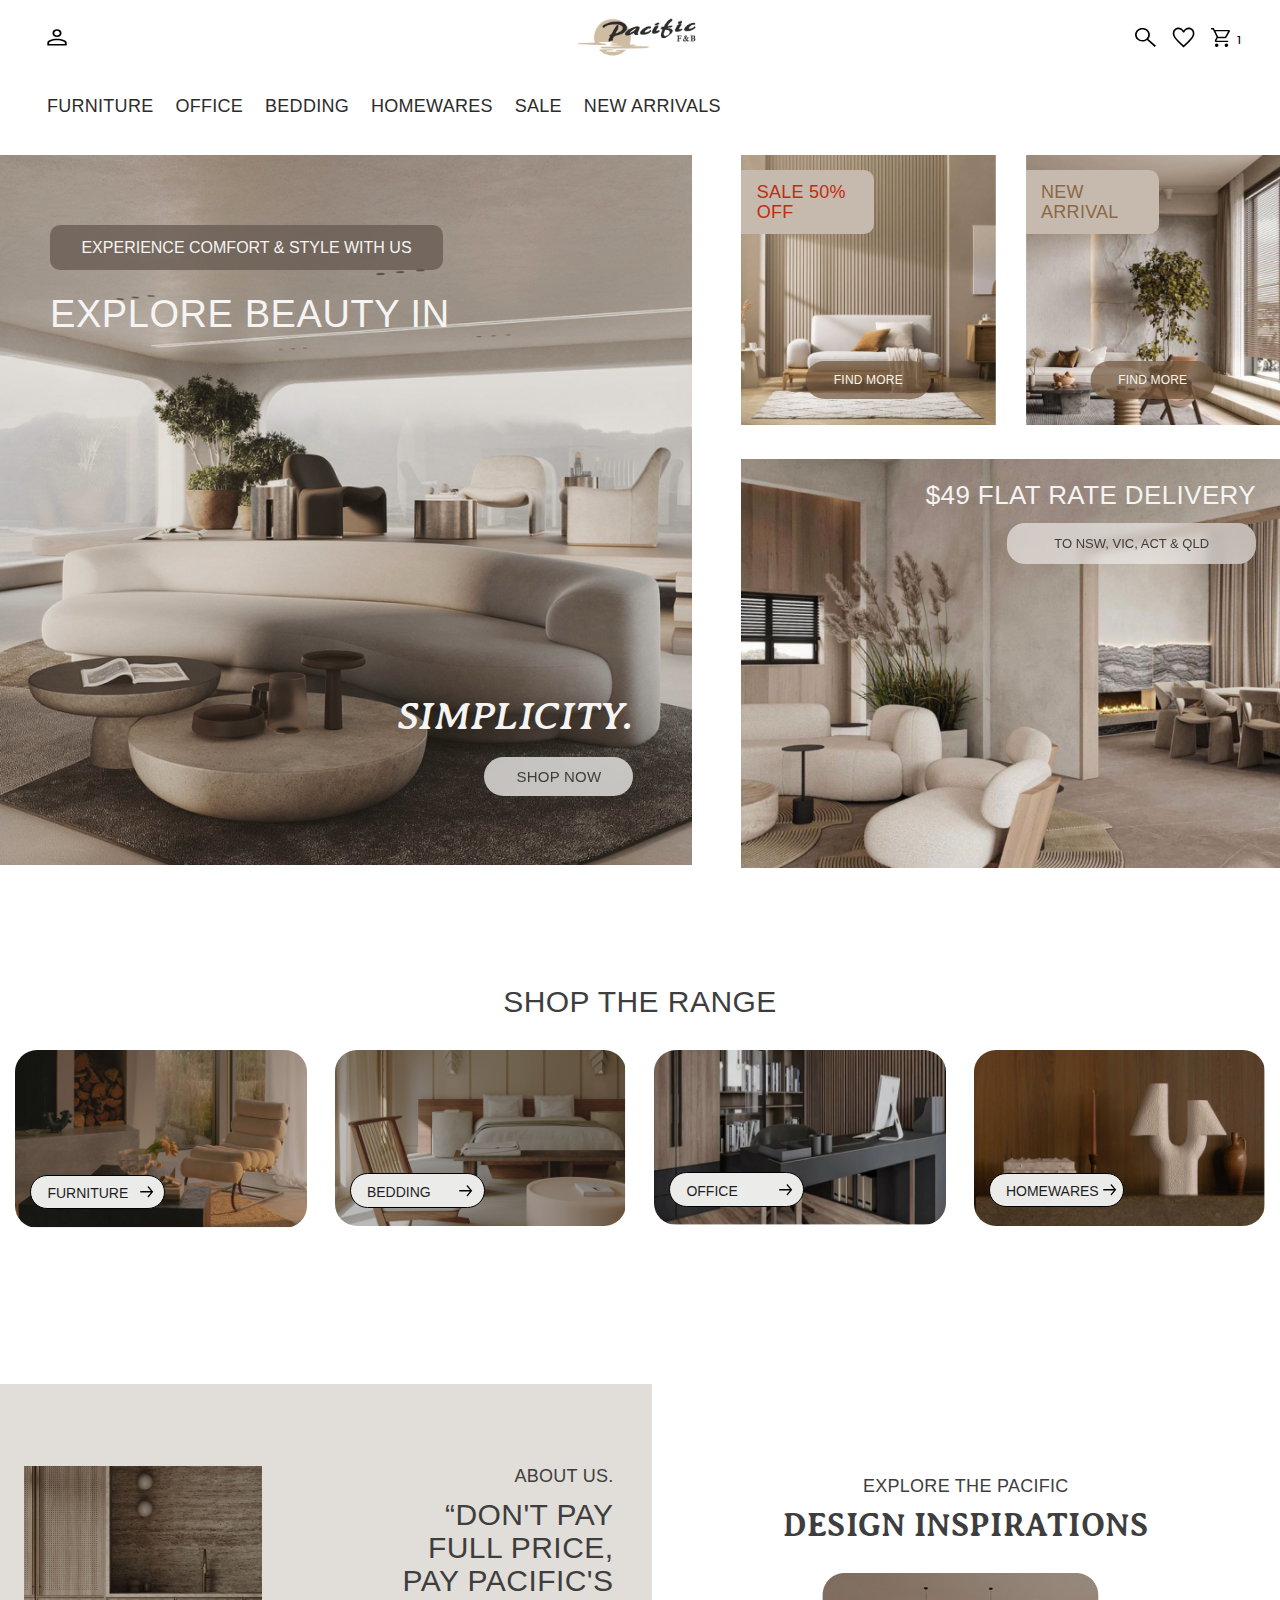
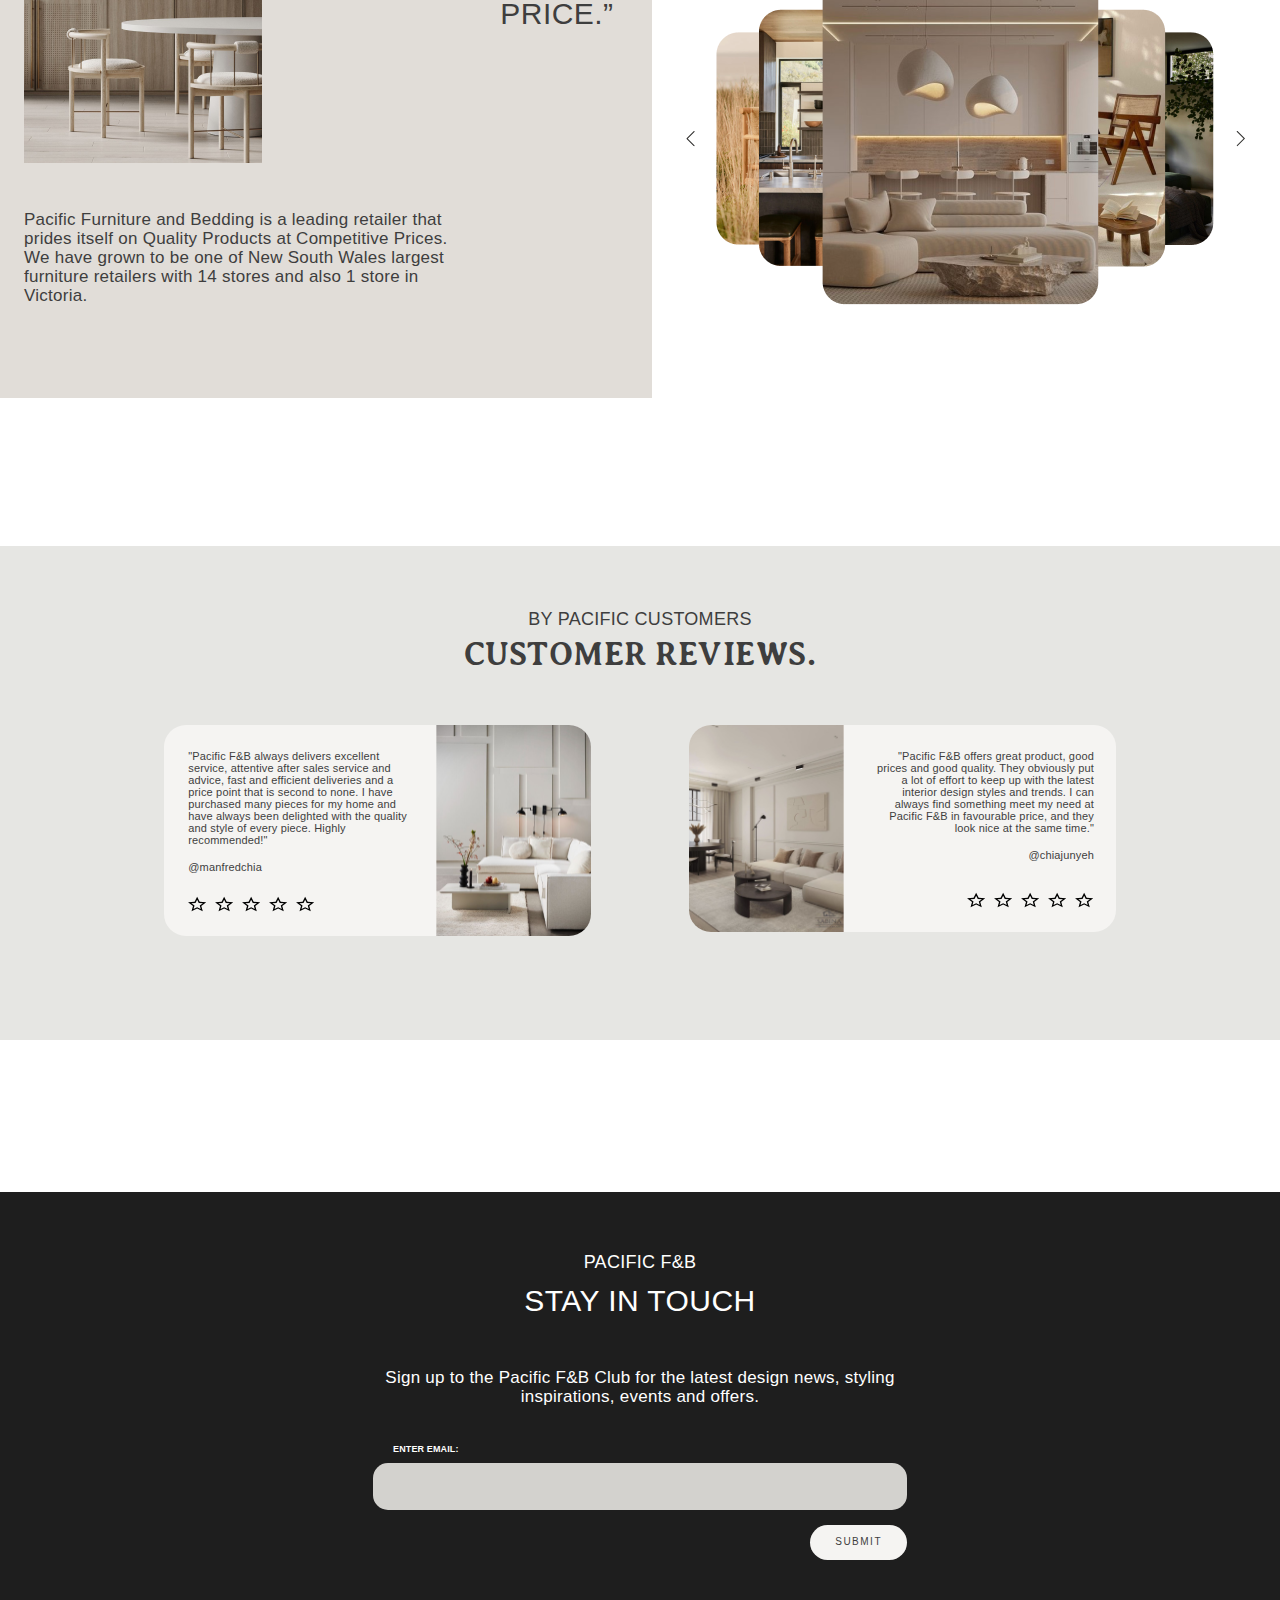
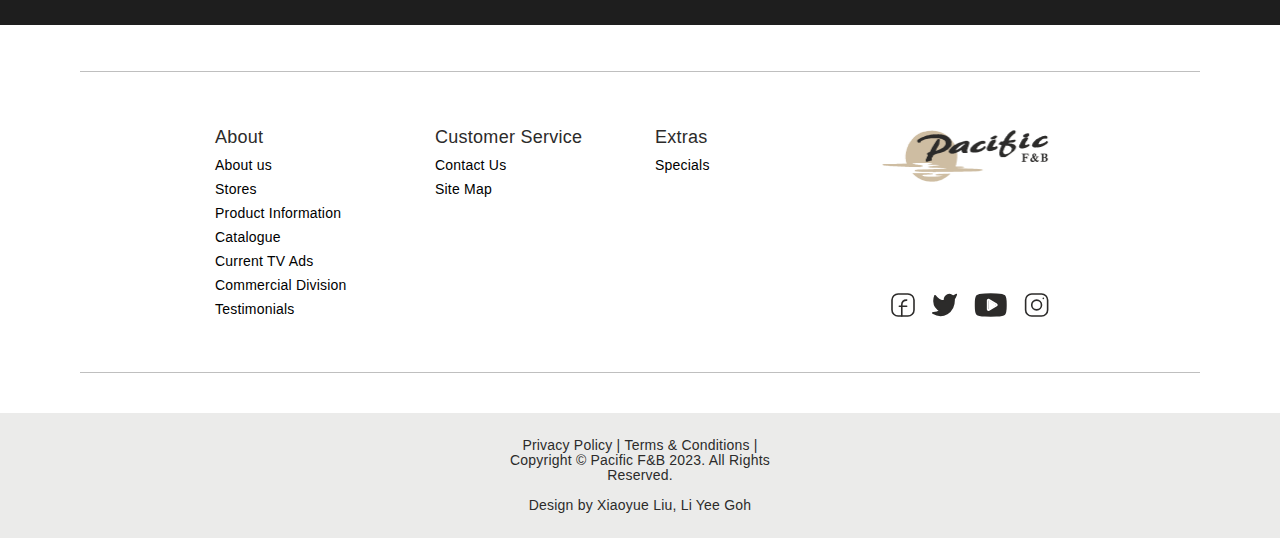
==== commit 23b6983d: "index & cart" ====
--- a/index.html
+++ b/index.html
@@ -79,7 +79,7 @@
                 <ul class="links-list">
                     <li><a href="#"><img src="images/search-icon.svg" alt=""></a></li>
                     <li><a href="#"><img src="images/heart-icon.svg" alt=""></a></li>
-                    <li><a href="#" class="cart-link"><img src="images/cart-icon.svg" alt=""><span>1</span></a></li>
+                    <li><a href="shoppingcart.html" class="cart-link"><img src="images/cart-icon.svg" alt=""><span>1</span></a></li>
                 </ul>
             </div>
         </header>
--- a/style.css
+++ b/style.css
@@ -1,64 +1,64 @@
 * {
-	padding: 0;
-	margin: 0;
-	font-family: 'Graphik', sans-serif;
-	box-sizing: border-box;
+    padding: 0;
+    margin: 0;
+    font-family: 'Graphik', sans-serif;
+    box-sizing: border-box;
 }
 html { scroll-behavior: smooth;  }
 body,
 textarea,
 input {
-	padding: 0;
-	margin: 0;
-	line-height: 1;
-	font-weight: 400;
-	color: #000000;
-	font-family: 'Graphik', sans-serif;
+    padding: 0;
+    margin: 0;
+    line-height: 1;
+    font-weight: 400;
+    color: #000000;
+    font-family: 'Graphik', sans-serif;
 }
 
 a:hover {
-	text-decoration: none;
+    text-decoration: none;
 }
 h1,h2,h3,h4,h5,h6 {
-	padding: 0;
-	margin: 0;
-	font-weight: 400;
+    padding: 0;
+    margin: 0;
+    font-weight: 400;
 }
 p {
-	margin: 0;
-	padding: 0;
+    margin: 0;
+    padding: 0;
 }
 ul{
     list-style: none;
 }
 ul,
 ol {
-	padding: 0;
-	margin: 0;
+    padding: 0;
+    margin: 0;
 }
 
 a {
     display: inline-block;
-	text-decoration: unset;
+    text-decoration: unset;
 }
 
 /* Chrome, Safari, Edge, Opera */
 input::-webkit-outer-spin-button,
 input::-webkit-inner-spin-button {
-  -webkit-appearance: none;
-  margin: 0;
+    -webkit-appearance: none;
+    margin: 0;
 }
 
 /* Firefox */
 input[type=number] {
-  -moz-appearance:textfield;
+    -moz-appearance:textfield;
 }
 
 /*-_-_Font_-_-*/
 @font-face {
     font-family: 'Graphik';
     src: url('../fonts/Graphik-Extralight.woff2') format('woff2'),
-        url('../fonts/Graphik-Extralight.woff') format('woff');
+    url('../fonts/Graphik-Extralight.woff') format('woff');
     font-weight: 200;
     font-style: normal;
     font-display: swap;
@@ -67,7 +67,7 @@
 @font-face {
     font-family: 'Graphik';
     src: url('../fonts/Graphik-Light.woff2') format('woff2'),
-        url('../fonts/Graphik-Light.woff') format('woff');
+    url('../fonts/Graphik-Light.woff') format('woff');
     font-weight: 300;
     font-style: normal;
     font-display: swap;
@@ -76,7 +76,7 @@
 @font-face {
     font-family: 'Graphik';
     src: url('../fonts/Graphik-ExtralightItalic.woff2') format('woff2'),
-        url('../fonts/Graphik-ExtralightItalic.woff') format('woff');
+    url('../fonts/Graphik-ExtralightItalic.woff') format('woff');
     font-weight: 200;
     font-style: italic;
     font-display: swap;
@@ -85,7 +85,7 @@
 @font-face {
     font-family: 'Graphik';
     src: url('../fonts/Graphik-LightItalic.woff2') format('woff2'),
-        url('../fonts/Graphik-LightItalic.woff') format('woff');
+    url('../fonts/Graphik-LightItalic.woff') format('woff');
     font-weight: 300;
     font-style: italic;
     font-display: swap;
@@ -94,7 +94,7 @@
 @font-face {
     font-family: 'Graphik';
     src: url('../fonts/Graphik-Medium.woff2') format('woff2'),
-        url('../fonts/Graphik-Medium.woff') format('woff');
+    url('../fonts/Graphik-Medium.woff') format('woff');
     font-weight: 500;
     font-style: normal;
     font-display: swap;
@@ -103,7 +103,7 @@
 @font-face {
     font-family: 'Graphik';
     src: url('../fonts/Graphik-MediumItalic.woff2') format('woff2'),
-        url('../fonts/Graphik-MediumItalic.woff') format('woff');
+    url('../fonts/Graphik-MediumItalic.woff') format('woff');
     font-weight: 500;
     font-style: italic;
     font-display: swap;
@@ -112,7 +112,7 @@
 @font-face {
     font-family: 'Graphik';
     src: url('../fonts/Graphik-Regular.woff2') format('woff2'),
-        url('../fonts/Graphik-Regular.woff') format('woff');
+    url('../fonts/Graphik-Regular.woff') format('woff');
     font-weight: normal;
     font-style: normal;
     font-display: swap;
@@ -121,7 +121,7 @@
 @font-face {
     font-family: 'Graphik';
     src: url('../fonts/Graphik-RegularItalic.woff2') format('woff2'),
-        url('../fonts/Graphik-RegularItalic.woff') format('woff');
+    url('../fonts/Graphik-RegularItalic.woff') format('woff');
     font-weight: normal;
     font-style: italic;
     font-display: swap;
@@ -130,7 +130,7 @@
 @font-face {
     font-family: 'Graphik';
     src: url('../fonts/Graphik-Semibold.woff2') format('woff2'),
-        url('../fonts/Graphik-Semibold.woff') format('woff');
+    url('../fonts/Graphik-Semibold.woff') format('woff');
     font-weight: 600;
     font-style: normal;
     font-display: swap;
@@ -139,7 +139,7 @@
 @font-face {
     font-family: 'Graphik';
     src: url('../fonts/Graphik-SemiboldItalic.woff2') format('woff2'),
-        url('../fonts/Graphik-SemiboldItalic.woff') format('woff');
+    url('../fonts/Graphik-SemiboldItalic.woff') format('woff');
     font-weight: 600;
     font-style: italic;
     font-display: swap;
@@ -148,7 +148,7 @@
 @font-face {
     font-family: 'Graphik Super';
     src: url('../fonts/Graphik-SuperItalic.woff2') format('woff2'),
-        url('../fonts/Graphik-SuperItalic.woff') format('woff');
+    url('../fonts/Graphik-SuperItalic.woff') format('woff');
     font-weight: 900;
     font-style: italic;
     font-display: swap;
@@ -157,7 +157,7 @@
 @font-face {
     font-family: 'Graphik Super';
     src: url('../fonts/Graphik-Super.woff2') format('woff2'),
-        url('../fonts/Graphik-Super.woff') format('woff');
+    url('../fonts/Graphik-Super.woff') format('woff');
     font-weight: 900;
     font-style: normal;
     font-display: swap;
@@ -166,7 +166,7 @@
 @font-face {
     font-family: 'Graphik';
     src: url('../fonts/Graphik-Thin.woff2') format('woff2'),
-        url('../fonts/Graphik-Thin.woff') format('woff');
+    url('../fonts/Graphik-Thin.woff') format('woff');
     font-weight: 100;
     font-style: normal;
     font-display: swap;
@@ -175,7 +175,7 @@
 @font-face {
     font-family: 'Graphik';
     src: url('../fonts/Graphik-ThinItalic.woff2') format('woff2'),
-        url('../fonts/Graphik-ThinItalic.woff') format('woff');
+    url('../fonts/Graphik-ThinItalic.woff') format('woff');
     font-weight: 100;
     font-style: italic;
     font-display: swap;
@@ -184,7 +184,7 @@
 @font-face {
     font-family: 'Graphik';
     src: url('../fonts/Graphik-Black.woff2') format('woff2'),
-        url('../fonts/Graphik-Black.woff') format('woff');
+    url('../fonts/Graphik-Black.woff') format('woff');
     font-weight: 900;
     font-style: normal;
     font-display: swap;
@@ -193,7 +193,7 @@
 @font-face {
     font-family: 'Graphik';
     src: url('../fonts/Graphik-BlackItalic.woff2') format('woff2'),
-        url('../fonts/Graphik-BlackItalic.woff') format('woff');
+    url('../fonts/Graphik-BlackItalic.woff') format('woff');
     font-weight: 900;
     font-style: italic;
     font-display: swap;
@@ -202,7 +202,7 @@
 @font-face {
     font-family: 'Graphik';
     src: url('../fonts/Graphik-BoldItalic.woff2') format('woff2'),
-        url('../fonts/Graphik-BoldItalic.woff') format('woff');
+    url('../fonts/Graphik-BoldItalic.woff') format('woff');
     font-weight: bold;
     font-style: italic;
     font-display: swap;
@@ -211,7 +211,7 @@
 @font-face {
     font-family: 'Graphik';
     src: url('../fonts/Graphik-Bold.woff2') format('woff2'),
-        url('../fonts/Graphik-Bold.woff') format('woff');
+    url('../fonts/Graphik-Bold.woff') format('woff');
     font-weight: bold;
     font-style: normal;
     font-display: swap;
@@ -221,105 +221,105 @@
 
 
 /*-_-_Header_CSS_Start_-_-*/
-header {    
-	position: relative;
-	margin-bottom: 62px;
-	border-bottom: 0.4px solid rgba(44, 43, 42, 0.3);
-	position: sticky;
+header {
+    position: relative;
+    margin-bottom: 62px;
+    border-bottom: 0.4px solid rgba(44, 43, 42, 0.3);
+    position: sticky;
     top: 0;
-    z-index: 5;
+    z-index: 50;
     background: #ffffff;
 }
 
 header .navbar-wrap {
-	display: flex;
-	flex-wrap: wrap;
-	align-items: center;
-	justify-content: space-between;
-	min-height: 75px;
-	padding-left: 47px;
-	padding-right: 50px;
-	position: relative;
-	/* max-width: 1440px;
+    display: flex;
+    flex-wrap: wrap;
+    align-items: center;
+    justify-content: space-between;
+    min-height: 75px;
+    padding-left: 47px;
+    padding-right: 50px;
+    position: relative;
+    /* max-width: 1440px;
 	margin: 0 auto; */
 }
 
 .navbar-wrap .menu-btn {
-	display: none;
-	font-size: 0;
-	line-height: 1;
-	border: 0;
-	outline: unset !important;
-	background: transparent;
-	margin-right: 23px;
-	width: 26px;
-	height: 26px;
+    display: none;
+    font-size: 0;
+    line-height: 1;
+    border: 0;
+    outline: unset !important;
+    background: transparent;
+    margin-right: 23px;
+    width: 26px;
+    height: 26px;
 }
 
 .navbar-wrap .menu-btn img {
-	width: 100%;
-	height: 100%;
+    width: 100%;
+    height: 100%;
 }
 
 .navbar-wrap .menu-btn img.close-img {
-	display: none;
+    display: none;
 }
 
 .navbar-wrap .toggle-btn {
-	display: none;
+    display: none;
 }
 
 .navbar-wrap .navbar-nav {
-	position: absolute;
-	left: 0;
-	top: calc(100% + 1px);
-	width: 100%;
-	padding: 21px 47px;
-	background: #fff;
+    position: absolute;
+    left: 0;
+    top: calc(100% + 0.4px);
+    width: 100%;
+    padding: 21px 47px;
+    background: #fff;
 }
 
 .navbar-wrap .navbar-nav .navbar {
-	display: flex;
-	flex-wrap: wrap;
-	align-items: center;
+    display: flex;
+    flex-wrap: wrap;
+    align-items: center;
 }
 
 .navbar-wrap .navbar-nav .navbar li {
-	margin-right: 22px;
+    margin-right: 22px;
 }
 
 .navbar-wrap .navbar-nav .navbar li:last-child {
-	margin-right: 0;
+    margin-right: 0;
 }
 
 .navbar-wrap .navbar-nav .navbar li a {
-	font-weight: 500;
-	font-size: 18px;
-	line-height: 20px;
-	letter-spacing: 0.015em;
-	color: #2C2B2A;
-	transition: 0.4s all ease;
+    font-weight: 500;
+    font-size: 18px;
+    line-height: 20px;
+    letter-spacing: 0.015em;
+    color: #2C2B2A;
+    transition: 0.4s all ease;
 }
 
 .navbar-wrap .navbar-nav .navbar li a:hover {
-	color: #CEBDA2;
+    color: #CEBDA2;
 }
 
 .navbar-wrap .navbar-nav .navbar .submenu {
-	display: none;
+    display: none;
 }
 
 .navbar-wrap .user-link {
-	font-size: 0;
-	line-height: 1;
+    font-size: 0;
+    line-height: 1;
 }
 
 .navbar-wrap .user-link img {
-	width: 20px;
+    width: 20px;
 }
 
 .navbar-wrap .navbar-brand {
-	max-width: 131px;
+    max-width: 131px;
     font-size: 0;
     line-height: 1;
     position: absolute;
@@ -328,416 +328,417 @@
 }
 
 .navbar-wrap .navbar-brand img {
-	width: 100%;
+    width: 100%;
 }
 
 .navbar-wrap .links-list {
-	display: flex;
-	flex-wrap: wrap;
-	align-items: center;
+    display: flex;
+    flex-wrap: wrap;
+    align-items: center;
 }
 
 .navbar-wrap .links-list li {
-	font-size: 0;
-	line-height: 1;
-	margin-right: 16px;
+    font-size: 0;
+    line-height: 1;
+    margin-right: 16px;
 }
 
 .navbar-wrap .links-list li:last-child {
-	margin-right: 0;
+    margin-right: 0;
 }
 
 .navbar-wrap .links-list li a {
-	font-size: 0;
-	line-height: 1;
+    font-size: 0;
+    line-height: 1;
 }
 
 .navbar-wrap .links-list li a img {
-	max-width: 23px;
-	max-height: 23px;
+    max-width: 23px;
+    max-height: 23px;
 }
 
 .navbar-wrap .links-list li a.cart-link {
-	position: relative;
+    position: relative;
 }
 
 .navbar-wrap .links-list li a.cart-link span {
-	font-weight: 400;
-	font-size: 12px;
-	line-height: 1;
-	color: #000000;
-	left: calc(100% + 7px);
-	bottom: 0;
-	font-family: 'Aldrich';
-	position: absolute;
-	text-decoration: unset;
-	display: block;
+    font-weight: 400;
+    font-size: 12px;
+    line-height: 1;
+    color: #000000;
+    left: calc(100% + 7px);
+    bottom: 0;
+    font-family: 'Aldrich';
+    position: absolute;
+    text-decoration: unset;
+    display: block;
 }
 /*-_-_Header_CSS_End_-_-*/
 
 /*-_-_Banner_CSS_Start_-_-*/
 
 .banner {
-	padding: 17px 0 ;
+    padding: 17px 0 ;
 }
 
 .banner-row {
-	display: flex;
-	flex-wrap: wrap;
-	justify-content: space-between;
-	/* margin: 0 auto;
+    display: flex;
+    flex-wrap: wrap;
+    justify-content: space-between;
+    /* margin: 0 auto;
 	max-width: 1440px; */
 }
 
 .banner-row .banner-left {
-	width: 54.1%;
+    width: 54.1%;
 }
 
 .banner-content {
-	position: relative;
+    position: relative;
 }
 
 .banner-content>img {
-	width: 100%;
+    width: 100%;
 }
 
 .banner-content .banner-inner {
-	position: absolute;
-	left: 0;
-	top: 0;
-	width: 100%;
-	height: 100%;
-	z-index: 1;
-	display: flex;
-	flex-direction: column;
-	justify-content: space-between;
-	padding: 70px 59px 72px 50px;
+    position: absolute;
+    left: 0;
+    top: 0;
+    width: 100%;
+    height: 100%;
+    z-index: 1;
+    display: flex;
+    flex-direction: column;
+    justify-content: space-between;
+    padding: 70px 59px 72px 50px;
 }
 
 
 .banner-inner .banner-inner-top span {
-	background: rgba(105, 92, 84, 0.8);
-	border-radius: 10px;
-	font-weight: 500;
-	font-size: 16px;
-	line-height: 18px;
-	text-align: center;
-	color: #F5F4F2;
-	margin-bottom: 23.34px;
-	padding: 13.9px 0 12.7px;
-	display: block;
-	max-width: 393px;
+    background: rgba(105, 92, 84, 0.8);
+    border-radius: 10px;
+    font-weight: 500;
+    font-size: 16px;
+    line-height: 18px;
+    text-align: center;
+    color: #F5F4F2;
+    margin-bottom: 23.34px;
+    padding: 13.9px 0 12.7px;
+    display: block;
+    max-width: 393px;
 }
 
 .banner-inner .banner-inner-top h3 {
-	font-weight: 500;
-	font-size: 38px;
-	line-height: 42px;
-	letter-spacing: 0.015em;
-	text-transform: uppercase;
-	color: #F5F4F2;
+    font-weight: 500;
+    font-size: 38px;
+    line-height: 42px;
+    letter-spacing: 0.015em;
+    text-transform: uppercase;
+    color: #F5F4F2;
 }
 
 .banner-inner .banner-inner-btm {
-	text-align: right;
+    text-align: right;
 }
 
 .banner-inner .banner-inner-btm h2 {
-	font-family: 'Averia Serif Libre';
-	font-style: italic;
-	font-weight: 700;
-	font-size: 40px;
-	line-height: 49px;
-	letter-spacing: 0.015em;
-	text-transform: uppercase;
-	color: #F5F4F2;
-	margin-bottom: 17px;
+    font-family: 'Averia Serif Libre';
+    font-style: italic;
+    font-weight: 700;
+    font-size: 40px;
+    line-height: 49px;
+    letter-spacing: 0.015em;
+    text-transform: uppercase;
+    color: #F5F4F2;
+    margin-bottom: 17px;
 }
 
 .banner-inner .banner-inner-btm a {
-	background: rgba(245, 244, 242, 0.75);
-	backdrop-filter: blur(10px);
-	border-radius: 30px;
-	font-weight: 500;
-	font-size: 15px;
-	line-height: 18px;
-	letter-spacing: 0.015em;
-	color: #3E3E3E;
-	padding: 11px 15px 10px;
-	width: 149px;
-	text-align: center;
-	transition: 0.4s all ease;
+    background: rgba(245, 244, 242, 0.75);
+    backdrop-filter: blur(10px);
+    border-radius: 30px;
+    font-weight: 500;
+    font-size: 15px;
+    line-height: 18px;
+    letter-spacing: 0.015em;
+    color: #3E3E3E;
+    padding: 11px 15px 10px;
+    width: 149px;
+    text-align: center;
+    transition: 0.4s all ease;
 }
 
 .banner-inner .banner-inner-btm a:hover {
-	background: #CEBDA2;
+    background: #CEBDA2;
 }
 
 .banner-row .banner-grid {
-	width: 42.1%;
-	display: flex;
-	flex-direction: column;
-	justify-content: space-between;
+    width: 42.1%;
+    display: flex;
+    flex-direction: column;
+    justify-content: space-between;
 }
 
 .banner-grid .banner-grid-top {
-	display: flex;
-	flex-wrap: wrap;
-	justify-content: space-between;
-	height: 37.795%;
+    display: flex;
+    flex-wrap: wrap;
+    justify-content: space-between;
+    height: 37.795%;
 }
 
 .banner-grid .banner-grid-top li {
-	width: calc(50% - 15px);
-	position: relative;
-	font-size: 0;
-	line-height: 1;
-	height: 100%;
+    width: calc(50% - 15px);
+    position: relative;
+    font-size: 0;
+    line-height: 1;
+    height: 100%;
 }
 
 .banner-grid .banner-grid-top li>img {
-	height: 100%;
-	width: 100%;
-	object-fit: cover;
+    height: 100%;
+    width: 100%;
+    object-fit: cover;
 }
 
 .banner-grid-top li .banner-label {
-	position: absolute;
-	width: 133px;
-	height: 64px;
-	left: 0;
-	top: 15px;
-	background: #C6B9AE;
-	z-index: 1;
-	padding: 12px 15.5px;
-	font-weight: 500;
-	font-size: 18px;
-	line-height: 20px;
-	letter-spacing: 0.015em;
-	text-transform: uppercase;
-	color: #BE2E0E;
-	border-radius: 0 10px 10px 0;
+    position: absolute;
+    width: 133px;
+    height: 64px;
+    left: 0;
+    top: 15px;
+    background: #C6B9AE;
+    z-index: 1;
+    padding: 12px 15.5px;
+    font-weight: 500;
+    font-size: 18px;
+    line-height: 20px;
+    letter-spacing: 0.015em;
+    text-transform: uppercase;
+    color: #BE2E0E;
+    border-radius: 0 10px 10px 0;
 }
 
 .banner-grid-top li:nth-child(2) .banner-label {
-	color: #8B6846;
+    color: #8B6846;
 }
 
 .banner-grid-top li .find-more-btn {
-	background: rgba(114, 87, 62, 0.72);
-	border-radius: 30px;
-	font-weight: 500;
-	font-size: 12px;
-	line-height: 13px;
-	text-align: center;
-	letter-spacing: 0.015em;
-	color: #F8F4E8;
-	width: 125px;
-	padding: 12.83px 0 12px;
-	position: absolute;
-	bottom: 25.82px;
-	left: 50%;
-	transform: translateX(-50%);
+    background: rgba(114, 87, 62, 0.72);
+    border-radius: 30px;
+    font-weight: 500;
+    font-size: 12px;
+    line-height: 13px;
+    text-align: center;
+    letter-spacing: 0.015em;
+    color: #F8F4E8;
+    width: 125px;
+    padding: 12.83px 0 12px;
+    position: absolute;
+    bottom: 25.82px;
+    left: 50%;
+    transform: translateX(-50%);
 }
 
 .banner-grid .flat-offer {
-	position: relative;
-	height: 57.44%;
+    position: relative;
+    height: 57.44%;
 }
 
 .flat-offer img {
-	height: 100%;
-	width: 100%;
-	object-fit: cover;
+    height: 100%;
+    width: 100%;
+    object-fit: cover;
 }
 
 .flat-offer .flat-offer-content {
-	position: absolute;
-	top: 0;
-	left: 0;
-	width: 100%;
-	height: 100%;
-	padding: 22.86px 23.96px;
-	text-align: right;
+    position: absolute;
+    top: 0;
+    left: 0;
+    width: 100%;
+    height: 100%;
+    padding: 22.86px 23.96px;
+    text-align: right;
 }
 
 .flat-offer .flat-offer-content h4 {
-	font-weight: 500;
-	font-size: 26px;
-	line-height: 29px;
-	letter-spacing: 0.015em;
-	text-transform: uppercase;
-	color: #F5F4F2;
-	margin-bottom: 12.91px;
+    font-weight: 500;
+    font-size: 26px;
+    line-height: 29px;
+    letter-spacing: 0.015em;
+    text-transform: uppercase;
+    color: #F5F4F2;
+    margin-bottom: 12.91px;
 }
 
 .flat-offer .flat-offer-content a {
-	background: rgba(245, 244, 242, 0.61);
-	backdrop-filter: blur(4px);
-	border-radius: 18px;
-	font-weight: 500;
-	font-size: 13px;
-	line-height: 14px;
-	text-align: center;
-	color: #3E3E3E;
-	padding: 14.05px 46.95px 12.6px;
+    background: rgba(245, 244, 242, 0.61);
+    backdrop-filter: blur(4px);
+    border-radius: 18px;
+    font-weight: 500;
+    font-size: 13px;
+    line-height: 14px;
+    text-align: center;
+    color: #3E3E3E;
+    padding: 14.05px 46.95px 12.6px;
 }
 /*-_-_Banner_CSS_End_-_-*/
 
 /*-_-_Content_CSS_Start_-_-*/
 .shop-range-warp {
-	padding: 100px 0;
+    padding: 100px 0;
 }
 
 .shop-range-warp .shop-range-content {
-	max-width: 1375px;
+    max-width: 1375px;
     padding: 0 15px;
-	margin: 0 auto;
+    margin: 0 auto;
 }
 
 .shop-range-warp .shop-range-content h2 {
-	font-weight: 500;
-	font-size: 30px;
-	line-height: 1.1;
-	text-align: center;
-	letter-spacing: 0.015em;
-	text-transform: uppercase;
-	color: #3E3E3E;
-	margin-bottom: 32px;
+    font-weight: 500;
+    font-size: 30px;
+    line-height: 1.1;
+    text-align: center;
+    letter-spacing: 0.015em;
+    text-transform: uppercase;
+    color: #3E3E3E;
+    margin-bottom: 32px;
 }
 
 .shop-range-row {
-	display: flex;
-	flex-wrap: wrap;
-	margin: 0 -14px;
+    display: flex;
+    flex-wrap: wrap;
+    margin: 0 -14px;
 }
 
 .shop-range-row .shop-range-col {
-	width: 25%;
-	padding: 0 14px;
+    width: 25%;
+    padding: 0 14px;
 }
 
 .shop-range-card {
-	position: relative;
+    position: relative;
     font-size: 0;
     line-height: 1;
 }
 
 .shop-range-card>img {
-	width: 100%;
-	border-radius: 22px;
+    width: 100%;
+    border-radius: 22px;
 }
 
 .shop-range-card a {
-	background: #EBEBEA;
-	border: 1px solid #000000;
-	border-radius: 18px;
-	/* height: 34px; */
-	display: flex;
-	align-items: center;
-	justify-content: space-between;
-	padding: 7px 10.5px 7px 16px;
-	max-width: 135px;
-	width: 100%;
-	position: absolute;
-	left: 15.4px;
-	bottom: 18.45px;
-	transition: 0.4s all ease;
+    background: #EBEBEA;
+    border: 1px solid #000000;
+    border-radius: 18px;
+    /* height: 34px; */
+    display: flex;
+    align-items: center;
+    justify-content: space-between;
+    padding: 7px 10.5px 7px 16px;
+    max-width: 135px;
+    width: 100%;
+    position: absolute;
+    left: 15.4px;
+    bottom: 18.45px;
+    transition: 0.4s all ease;
 }
 
 .shop-range-card a:hover {
-	background: #CEBDA2;
+    background: #CEBDA2;
 }
 
 .shop-range-card span {
-	font-weight: 500;
-	font-size: 14px;
-	line-height: 15px;
-	color: #1E1E1E;
-	display: inline-block;
-	padding-top: 3.4px;
+    font-weight: 500;
+    font-size: 14px;
+    line-height: 15px;
+    color: #1E1E1E;
+    display: inline-block;
+    padding-top: 3.4px;
 }
 
 .shop-range-card a img {
-	width: 14px;
-	margin-left: 4px;
-}
-
+    width: 14px;
+    margin-left: 4px;
+}
+
+/*-_-_About Us_CSS_Start_-_-*/
 .aboutus-wrap {
-	padding-top: 56px;
-	padding-bottom: 148px;
+    padding-top: 56px;
+    padding-bottom: 148px;
 }
 
 .aboutus-row {
-	display: flex;
-	flex-wrap: wrap;
-	align-items: center;
+    display: flex;
+    flex-wrap: wrap;
+    align-items: center;
 }
 
 .aboutus-row .aboutus-col {
-	width: 50.9%;
+    width: 50.9%;
 }
 
 .aboutus-card {
-	background: #E1DDD8;
-	padding: 82px 38px 93px 24px;
+    background: #E1DDD8;
+    padding: 82px 38px 93px 24px;
 }
 
 .aboutus-card .aboutus-content {
-	display: flex;
-	flex-wrap: wrap;
-	align-items: flex-start;
-	justify-content: space-between;
-	margin-bottom: 47px;
+    display: flex;
+    flex-wrap: wrap;
+    align-items: flex-start;
+    justify-content: space-between;
+    margin-bottom: 47px;
 }
 
 .aboutus-card .aboutus-content>img {
-	max-width: 238px;
-	width: 100%;
+    max-width: 238px;
+    width: 100%;
 }
 
 .aboutus-card .aboutus-content .aboutus-inner {
-	min-width: 228px;
+    min-width: 228px;
     width: 34%;
-	text-align: right;
+    text-align: right;
 }
 
 .aboutus-card .aboutus-content .aboutus-inner span {
-	margin-bottom: 12px;
-	font-weight: 500;
-	font-size: 18px;
-	line-height: 20px;
-	letter-spacing: 0.015em;
-	text-transform: uppercase;
-	color: #3E3E3E;
-	display: block;
+    margin-bottom: 12px;
+    font-weight: 500;
+    font-size: 18px;
+    line-height: 20px;
+    letter-spacing: 0.015em;
+    text-transform: uppercase;
+    color: #3E3E3E;
+    display: block;
 }
 
 .aboutus-card .aboutus-content .aboutus-inner h4 {
-	font-weight: 500; 
-	font-size: 30px;
-	line-height: 1.1;
-	letter-spacing: 0.015em;
-	text-transform: uppercase;
-	color: #3E3E3E;
+    font-weight: 500;
+    font-size: 30px;
+    line-height: 1.1;
+    letter-spacing: 0.015em;
+    text-transform: uppercase;
+    color: #3E3E3E;
 }
 
 .aboutus-card p {
-	max-width: 445px;
-	font-weight: 400;
-	font-size: 17px;
-	line-height: 19px;
-	letter-spacing: 0.015em;
-	color: #3E3E3E;
+    max-width: 445px;
+    font-weight: 400;
+    font-size: 17px;
+    line-height: 19px;
+    letter-spacing: 0.015em;
+    color: #3E3E3E;
 }
 
 .aboutus-row .explore-col {
-	width: 49.1%;
-	padding: 0 15px;
+    width: 49.1%;
+    padding: 0 15px;
 }
 
 .aboutus-row .explore-col span {
-	font-weight: 500;
+    font-weight: 500;
     font-size: 18px;
     line-height: 20px;
     text-align: center;
@@ -749,7 +750,7 @@
 }
 
 .aboutus-row .explore-col h2 {
-	font-weight: 700;
+    font-weight: 700;
     font-size: 32px;
     line-height: 39px;
     text-align: center;
@@ -761,202 +762,206 @@
 }
 
 .aboutus-row .explore-col .slider-img {
-	max-width: 559px;
-	width: 100%;
-	margin: 0 auto;
-	display: block;
-}
-
-.review-wrap {
-	background: rgba(223, 222, 218, 0.77);
-	padding: 63px 0 104px;
-	margin-bottom: 152px;
+    max-width: 559px;
+    width: 100%;
+    margin: 0 auto;
+    display: block;
+}
+/*-_-_About Us_CSS_End_-_-*/
+
+/*-_-_Review_CSS_Start_-_-*/
+.review-wrap { /* review background */
+    background: rgba(223, 222, 218, 0.77);
+    padding: 63px 0 104px;
+    margin-bottom: 152px;
 }
 
 .review-wrap .review-content {
-	max-width: 952px;
-	margin: 0 auto;
+    max-width: 952px;
+    margin: 0 auto;
 }
 
 .review-wrap .review-content>span {
-	font-weight: 500;
-	font-size: 18px;
-	line-height: 20px;
-	text-align: center;
-	letter-spacing: 0.015em;
-	text-transform: uppercase;
-	color: #3E3E3E;
-	margin-bottom: 6px;
-	display: block;
+    font-weight: 500;
+    font-size: 18px;
+    line-height: 20px;
+    text-align: center;
+    letter-spacing: 0.015em;
+    text-transform: uppercase;
+    color: #3E3E3E;
+    margin-bottom: 6px;
+    display: block;
 }
 
 .review-wrap .review-content>h2 {
-	font-weight: 700;
-	font-size: 32px;
-	line-height: 39px;
-	text-align: center;
-	letter-spacing: 0.015em;
-	text-transform: uppercase;
-	color: #3E3E3E;
-	font-family: 'Averia Serif Libre';
-	margin-bottom: 51px;
+    font-weight: 700;
+    font-size: 32px;
+    line-height: 39px;
+    text-align: center;
+    letter-spacing: 0.015em;
+    text-transform: uppercase;
+    color: #3E3E3E;
+    font-family: 'Averia Serif Libre';
+    margin-bottom: 51px;
 }
 
 .review-row {
-	display: flex;
-	flex-wrap: wrap;
-	align-items: flex-start;
-	justify-content: space-between;
+    display: flex;
+    flex-wrap: wrap;
+    align-items: flex-start;
+    justify-content: space-between;
 }
 
 .review-row .review-col {
-	max-width: 427px;
+    max-width: 427px;
 }
 
 .review-card {
-	display: flex;
-	flex-wrap: wrap;
-	background: #F5F4F2;
-	border-radius: 22px;
-	overflow: hidden;
+    display: flex;
+    flex-wrap: wrap;
+    background: #F5F4F2;
+    border-radius: 22px;
+    overflow: hidden;
 }
 
 .review-card .review-card-content {
-	width: calc(100% - 154.64px);
-	padding: 25px 22px 23.6px 24.24px;
-	display: flex;
-	flex-wrap: wrap;
-	flex-direction: column;
-	justify-content: space-between;
+    width: calc(100% - 154.64px);
+    padding: 25px 22px 23.6px 24.24px;
+    display: flex;
+    flex-wrap: wrap;
+    flex-direction: column;
+    justify-content: space-between;
 }
 
 .review-card .review-card-content .review-card-inner {
-	margin-bottom: 12px;
+    margin-bottom: 12px;
 }
 
 .review-card .review-card-content .review-card-inner p {
-	font-weight: 400;
-	font-size: 11px;
-	line-height: 12px;
-	letter-spacing: 0.015em;
-	color: #3E3E3E;
-	margin-bottom: 12px;
+    font-weight: 400;
+    font-size: 11px;
+    line-height: 12px;
+    letter-spacing: 0.015em;
+    color: #3E3E3E;
+    margin-bottom: 12px;
 }
 
 .review-card .review-card-content .review-card-inner a {
-	font-weight: 500;
-	font-size: 11px;
-	line-height: 12px;
-	letter-spacing: 0.015em;
-	color: #3E3E3E;
-	display: inline-block;
+    font-weight: 500;
+    font-size: 11px;
+    line-height: 12px;
+    letter-spacing: 0.015em;
+    color: #3E3E3E;
+    display: inline-block;
 }
 
 .review-card .review-card-content .rating-wrap {
-	display: inline-flex;
-	flex-wrap: wrap;
+    display: inline-flex;
+    flex-wrap: wrap;
 }
 
 .review-card-content .rating-wrap img {
-	width: 19px;
-	height: 16px;
-	margin-right: 8px;
+    width: 19px;
+    height: 16px;
+    margin-right: 8px;
 }
 
 .review-card-content .rating-wrap img:last-child {
-	margin-right: 0;
+    margin-right: 0;
 }
 
 .review-card .review-card-img {
-	width: 154.64px;
+    width: 154.64px;
 }
 
 .review-col:last-child .review-card {
-	flex-direction: row-reverse;
-} 
+    flex-direction: row-reverse;
+}
 
 .review-col:last-child .review-card .review-card-content {
-	text-align: right;
+    text-align: right;
 }
 
 .review-col:last-child .review-card .review-card-content .rating-wrap {
     justify-content: flex-end;
 }
-
-.stay-in-touch-wrap {
-	background: #1E1E1E;
+/*-_-_Review_CSS_End_-_-*/
+
+/*-_-_Stay in touch_CSS_Start_-_-*/
+.stay-in-touch-wrap {  /* stay in touch background */
+    background: #1E1E1E;
 }
 
 .stay-in-touch-wrap .stay-in-touch-content {
-	max-width: 534px;
-	margin: 0 auto;
-	padding: 60px 0 65.42px;
+    max-width: 534px;
+    margin: 0 auto;
+    padding: 60px 0 65.42px;
 }
 
 .stay-in-touch-wrap .stay-in-touch-content>span {
-	font-weight: 500;
-	font-size: 18px;
-	line-height: 20px;
-	text-align: center;
-	letter-spacing: 0.015em;
-	text-transform: uppercase;
-	color: #FFFFFE;
-	margin-bottom: 12px;
-	display: block;
+    font-weight: 500;
+    font-size: 18px;
+    line-height: 20px;
+    text-align: center;
+    letter-spacing: 0.015em;
+    text-transform: uppercase;
+    color: #FFFFFE;
+    margin-bottom: 12px;
+    display: block;
 }
 
 .stay-in-touch-wrap .stay-in-touch-content>h2 {
-	font-weight: 500;
-	font-size: 30px;
-	line-height: 1.1;
-	text-align: center;
-	letter-spacing: 0.015em;
-	text-transform: uppercase;
-	color: #FFFFFE;
-	margin-bottom: 51px;
+    font-weight: 500;
+    font-size: 30px;
+    line-height: 1.1;
+    text-align: center;
+    letter-spacing: 0.015em;
+    text-transform: uppercase;
+    color: #FFFFFE;
+    margin-bottom: 51px;
 }
 
 .stay-in-touch-wrap .stay-in-touch-content>p {
-	font-weight: 500;
-	font-size: 17px;
-	line-height: 19px;
-	text-align: center;
-	letter-spacing: 0.015em;
-	color: #FFFFFE;
-	margin-bottom: 39px;
+    font-weight: 500;
+    font-size: 17px;
+    line-height: 19px;
+    text-align: center;
+    letter-spacing: 0.015em;
+    color: #FFFFFE;
+    margin-bottom: 39px;
 }
 
 .stay-in-touch-content form label {
-	padding-left: 20px;
-	margin-bottom: 9.3px;
-	font-size: 9px;
-	line-height: 1;
-	text-transform: uppercase;
-	font-weight: 700;
-	color: #FFFFFE;
-	letter-spacing: 0.015em;
-	display: block;
+    padding-left: 20px;
+    margin-bottom: 9.3px;
+    font-size: 9px;
+    line-height: 1;
+    text-transform: uppercase;
+    font-weight: 700;
+    color: #FFFFFE;
+    letter-spacing: 0.015em;
+    display: block;
 }
 
 .stay-in-touch-content form input {
-	padding-left: 20px;
-	margin-bottom: 9.3px;
-	font-size: 16px;
-	line-height: 1;
-	font-weight: 500;
-	letter-spacing: 0.015em;
-	background: rgba(223, 222, 218, 0.94);
-	height: 47px;
-	width: 100%;
-	border-radius: 15px;
-	border: 0;
-	outline: unset !important;
-	padding: 0 20px;
-	margin-bottom: 14.5px;
+    padding-left: 20px;
+    margin-bottom: 9.3px;
+    font-size: 16px;
+    line-height: 1;
+    font-weight: 500;
+    letter-spacing: 0.015em;
+    background: rgba(223, 222, 218, 0.94);
+    height: 47px;
+    width: 100%;
+    border-radius: 15px;
+    border: 0;
+    outline: unset !important;
+    padding: 0 20px;
+    margin-bottom: 14.5px;
 }
 
 .stay-in-touch-content form button {
-	font-size: 10px;
+    font-size: 10px;
     line-height: 1;
     text-transform: uppercase;
     font-weight: 500;
@@ -973,1109 +978,2231 @@
     cursor: pointer;
     background: #F5F4F2 !important;
 }
+/*-_-_Stay in touch_CSS_End_-_-*/
 /*-_-_Content_CSS_End_-_-*/
 
 /*-_-_Footer_CSS_Start_-_-*/
 .footer-content {
-	margin: 46px 80px 40px;
-	padding: 54px 0 55px;
-	border-top: 0.4px solid  rgba(44, 43, 42, 0.3);
-	border-bottom: 0.4px solid rgba(44, 43, 42, 0.3);
+    margin: 46px 80px 40px;
+    padding: 54px 0 55px;
+    border-top: 0.4px solid  rgba(44, 43, 42, 0.3);
+    border-bottom: 0.4px solid rgba(44, 43, 42, 0.3);
 }
 
 .footer-content .footer-row {
-	display: flex;
-	flex-wrap: wrap;
-	max-width: 880px;
-	margin: 0 auto;
+    display: flex;
+    flex-wrap: wrap;
+    max-width: 880px;
+    margin: 0 auto;
 }
 
 .footer-content .footer-row .footer-col {
-	width: 25%;
-	padding: 0 15px;
+    width: 25%;
+    padding: 0 15px;
 }
 
 .footer-content .footer-row .footer-col.footer-logo-col {
-	display: none;
+    display: none;
 }
 
 .footer-col .footer-links + .footer-links {
-	display:  none;
+    display:  none;
 }
 
 .footer-links h5 {
-	font-weight: 500;
-	font-size: 18px;
-	line-height: 1.2223;
-	letter-spacing: 0.015em;
-	color: #2C2B2A;
-	margin-bottom: 9px;
+    font-weight: 500;
+    font-size: 18px;
+    line-height: 1.2223;
+    letter-spacing: 0.015em;
+    color: #2C2B2A;
+    margin-bottom: 9px;
 }
 
 .footer-links ul li {
-	margin-bottom: 8px;
+    margin-bottom: 8px;
 }
 
 .footer-links ul li:last-child {
-	margin-bottom: 0;
+    margin-bottom: 0;
 }
 
 .footer-links ul li a {
-	font-weight: 400;
-	font-size: 14px;
-	line-height: 16px;
-	letter-spacing: 0.015em;
-	color: #000000;
-	transition: 0.4s all ease;
+    font-weight: 400;
+    font-size: 14px;
+    line-height: 16px;
+    letter-spacing: 0.015em;
+    color: #000000;
+    transition: 0.4s all ease;
 }
 
 .footer-links ul li a:hover {
-	color: #CEBDA2;
+    color: #CEBDA2;
 }
 
 .footer-social-links {
-	height: 100%;
-	display: flex;
-	align-items: center;
-	flex-direction: column;
-	justify-content: space-between;
+    height: 100%;
+    display: flex;
+    align-items: center;
+    flex-direction: column;
+    justify-content: space-between;
 }
 
 .footer-social-links .footer-logo {
-	max-width: 184px;
+    max-width: 184px;
     margin-top: -8px;
 }
 
 .footer-social-links .footer-logo img {
-	width: 100%;
+    width: 100%;
 }
 
 .footer-social-links .social-links {
-	display: flex;
-	flex-wrap: wrap;
-	align-items: center;
-	justify-content: center;
-} 
+    display: flex;
+    flex-wrap: wrap;
+    align-items: center;
+    justify-content: center;
+}
 
 .footer-social-links .social-links li {
-	margin-right: 16.5px;
-	font-size: 0;
-	line-height: 1;
+    margin-right: 16.5px;
+    font-size: 0;
+    line-height: 1;
 }
 
 .footer-social-links .social-links li:last-child {
-	margin-right: 0;
+    margin-right: 0;
 }
 
 .footer-social-links .social-links li a {
-	font-size: 0;
-	line-height: 1;
+    font-size: 0;
+    line-height: 1;
 }
 
 .footer-social-links .social-links li a img {
-	height: 24px;
-	max-width: 33.1px;
+    height: 24px;
+    max-width: 33.1px;
 }
 
 footer .footer-copyright {
-	background: #EBEBEA;
-	padding: 25px 0;
+    background: #EBEBEA;
+    padding: 25px 0;
 }
 
 footer .footer-copyright p {
-	text-align: center;
-	max-width: 300px;
-	font-weight: 500;
-	font-size: 14px;
-	line-height: 15px;
-	letter-spacing: 0.015em;
-	color: #2C2B2A;
-	margin: 0 auto 15px;
+    text-align: center;
+    max-width: 300px;
+    font-weight: 500;
+    font-size: 14px;
+    line-height: 15px;
+    letter-spacing: 0.015em;
+    color: #2C2B2A;
+    margin: 0 auto 15px;
 }
 
 footer .footer-copyright p:last-child {
-	margin-bottom: 0;
+    margin-bottom: 0;
 }
 
 footer .footer-copyright p a {
-	color: #2C2B2A;
-	transition: 0.4s all ease;
+    color: #2C2B2A;
+    transition: 0.4s all ease;
 }
 
 footer .footer-copyright p a:hover {
-	color: #CEBDA2;
+    color: #CEBDA2;
 }
 /*-_-_Footer_CSS_End_-_-*/
 
+/*-_-_Search-Page_CSS_Start_-_-*/
+
+.search-wrap .search-top-wrap {
+    padding: 23px 38px 25px 47px;
+    display: flex;
+    flex-wrap: wrap;
+    align-items: center;
+    justify-content: space-between;
+}
+
+.search-top-wrap .search-input {
+    width: calc(100% - 47px);
+    position: relative;
+}
+
+.search-input input {
+    font-weight: 500;
+    font-size: 16px;
+    line-height: 18px;
+    color: rgba(124, 127, 132, 1);
+    background: #F5F4F2;
+    border: 0.5px solid #F5F4F2;
+    border-radius: 12px;
+    height: 54px;
+    padding: 0 60px 0 23px;
+    width: 100%;
+}
+
+.search-input input::placeholder {
+    color: rgba(124, 127, 132, 0.84);
+}
+
+.search-input img {
+    width: 21px;
+    right: 28px;
+    top: 50%;
+    transform: translateY(-50%);
+    position: absolute;
+    pointer-events: none;
+}
+
+.search-top-wrap button {
+    width: 19px;
+    height: 19px;
+    display: flex;
+    align-items: center;
+    justify-content: center;
+    border: 0;
+    background: transparent;
+    outline: unset !important;
+    cursor: pointer;
+}
+
+.search-top-wrap button img {
+    width: 100%;
+    height: 100%;
+}
+
+.search-wrap .search-category-wrap {
+    padding: 40px 43px 108px 47px;
+    display: flex;
+    flex-wrap: wrap;
+}
+
+.search-category-wrap .top-category {
+    width: 24.8%;
+    border-right: 0.4px solid rgba(44, 43, 42, 0.3);
+    padding-right: 15px;
+}
+
+.top-category h6 {
+    font-weight: 500;
+    font-size: 16px;
+    line-height: 18px;
+    color: #2C2B2A;
+    text-transform: uppercase;
+    margin-bottom: 16px;
+}
+
+.top-category ul li {
+    width: 100%;
+    margin-bottom: 17px;
+}
+
+.top-category ul li:last-child {
+    margin-bottom: 0;
+}
+
+.top-category ul li a {
+    font-family: 'Averia Serif Libre';
+    font-style: italic;
+    font-weight: 700;
+    font-size: 20px;
+    line-height: 1.25;
+    color: #2C2B2A;
+}
+
+.search-category-wrap .popular-product {
+    width: 75.2%;
+    padding-left: 52px;
+}
+
+.popular-product h6 {
+    font-weight: 500;
+    font-size: 16px;
+    line-height: 18px;
+    color: #2C2B2A;
+    text-transform: uppercase;
+    margin-bottom: 13px;
+}
+
+.popular-product-row {
+    margin: 0 -15px -49px;
+    display: flex;
+    flex-wrap: wrap;
+    justify-content: flex-start;
+}
+
+.popular-product-row .popular-product-col {
+    padding: 0 15px 49px;
+    /* max-width: 326px; */
+    width: 25%;
+}
+
+.product-card {
+    width: 100%;
+    max-width: 296px;
+    margin: 0 auto;
+}
+
+.popular-product-col:nth-child(4n - 3) .product-card {
+    margin-left: 0;
+}
+
+.popular-product-col:nth-child(4n) .product-card {
+    margin-right: 0;
+}
+
+.product-card .product-img-wrap {
+    background: #F8F7F6;
+    border-radius: 22px;
+    margin-bottom: 14px;
+    height: 277px;
+    padding: 10px;
+    display: flex;
+    flex-wrap: wrap;
+    align-items: center;
+    justify-content: center;
+    position: relative;
+    overflow: hidden;
+}
+
+.product-card .product-img-wrap .favr-btn {
+    width: 19.2px;
+    height: 16.8px;
+    background: transparent;
+    border: 0;
+    position: absolute;
+    z-index: 5;
+    top: 21.2px;
+    right: 22px;
+    cursor: pointer;
+    display: flex;
+    align-items: flex-start;
+}
+
+.product-card .product-img-wrap .cart-btn {
+    display: inline-block;
+    top: 21.5px;
+    right: 50px;
+    position: absolute;
+    z-index: 5;
+    width: 17px;
+    height: 17px;
+    border: 0;
+    background: transparent;
+    outline: unset !important;
+    font-size: 0;
+    line-height: 1;
+    cursor: pointer;
+}
+
+.product-card .product-img-wrap .cart-btn img,
+.product-card .product-img-wrap .favr-btn img {
+    width: 100%;
+    height: 100%;
+    object-fit: contain;
+}
+
+.product-card .product-img-wrap>img {
+    max-width: 100%;
+    transition: 0.4s all ease;
+}
+
+.hover-img-card.product-card .product-img-wrap:hover>img {
+    opacity: 0;
+    border-radius: 22px;
+}
+
+.hover-img-card.product-card .product-img-wrap>img.hover-img {
+    z-index: 1;
+    position: absolute;
+    left: 0;
+    top: 0;
+    width: 100%;
+    height: 100%;
+    opacity: 0;
+}
+
+.hover-img-card.product-card .product-img-wrap:hover>img.hover-img {
+    opacity: 0.8;
+}
+
+.product-card .product-img-wrap .choose-clr {
+    position: absolute;
+    left: 18px;
+    bottom: 20px;
+    z-index: 5;
+    display: flex;
+    flex-wrap: wrap;
+}
+
+.choose-clr li {
+    font-size: 0;
+    line-height: 1;
+    margin-right: 7px;
+}
+
+.choose-clr li button {
+    width: 19px;
+    height: 19px;
+    border-radius: 50%;
+    outline: unset;
+    border: 0;
+    cursor: pointer;
+}
+
+.product-card h5,
+.product-card a {
+    font-family: 'Averia Serif Libre';
+    font-weight: 700;
+    font-size: 20px;
+    line-height: 1.2;
+    color: #2C2B2A;
+    margin-bottom: 9px;
+}
+
+.product-card p {
+    font-weight: 400;
+    font-size: 18px;
+    line-height: 20px;
+    color: #2C2B2A
+}
+
+/*-_-_Search-Page_CSS_End_-_-*/
+
+/*-_-_Search-Result-Page_CSS_Start_-_-*/
+.breadcrumb {
+    padding: 12px 22px 12.4px;
+    list-style: none;
+    display: none;
+    align-items: center;
+}
+
+.breadcrumb li + li::before {
+    content: url(../images/arrow-right.png);
+    width: 6.84px;
+    height: 12.05px;
+    margin-right: 20.17px;
+}
+
+.breadcrumb li + li {
+    margin-left: 20.17px;
+}
+
+.breadcrumb li {
+    display: flex;
+}
+
+.breadcrumb li,
+.breadcrumb li a {
+    font-weight: 500;
+    font-size: 13px;
+    line-height: 14px;
+    color: #2C2B2A;
+    text-transform: uppercase;
+}
+
+.search-banner {
+    position: relative;
+    font-size: 0;
+    line-height: 1;
+}
+
+.search-banner img {
+    width: 100%;
+}
+
+.search-banner span {
+    background: rgba(223, 222, 218, 0.4);
+    backdrop-filter: blur(5px);
+    border-radius: 18px 0px 0px 18px;
+    font-family: 'Averia Serif Libre';
+    font-style: italic;
+    font-weight: 700;
+    font-size: 24px;
+    line-height: 30px;
+    text-align: center;
+    color: #2C2B2A;
+    min-width: 165px;
+    top: 42px;
+    right: 0;
+    position: absolute;
+    z-index: 2;
+    padding: 8px 10px;
+    display: inline-block;
+}
+
+.search-links-wrap {
+    text-align: center;
+    padding: 37px 47px;
+}
+
+.search-links {
+    display: flex;
+    flex-wrap: wrap;
+    align-items: center;
+    justify-content: center;
+    margin: 0 -15px;
+}
+
+.search-links li {
+    padding: 0 15px;
+}
+
+.search-links li a {
+    font-weight: 500;
+    font-size: 16px;
+    line-height: 18px;
+    color: #2C2B2A;
+    background: rgba(223, 222, 218, 0.77);
+    border-radius: 18px;
+    padding: 14.5px 36px;
+    text-transform: uppercase;
+}
+
+.search-filter-wrap {
+    display: flex;
+    flex-wrap: wrap;
+    align-items: center;
+    justify-content: space-between;
+    border-top: 0.8px solid rgba(223, 222, 218, 0.77);
+    border-bottom: 0.8px solid rgba(223, 222, 218, 0.77);
+    padding: 31px 38px;
+}
+
+.search-filter-wrap .page-link {
+    display: flex;
+    flex-wrap: wrap;
+    align-items: center;
+}
+
+.search-filter-wrap .page-link li {
+    font-size: 0;
+    line-height: 1;
+}
+
+.search-filter-wrap .page-link li +  li {
+    padding-left: 16px;
+}
+
+.search-filter-wrap .page-link li +  li::before {
+    content: "|";
+    font-weight: 500;
+    font-size: 13px;
+    line-height: 14px;
+    color: #797673;
+    margin-right: 16px;
+}
+
+.search-filter-wrap .page-link a {
+    font-weight: 500;
+    font-size: 13px;
+    line-height: 14px;
+    color: #797673;
+}
+
+.custom-select {
+    display: flex;
+    flex-wrap: wrap;
+    align-items: center;
+}
+
+.custom-select img {
+    width: 20px;
+    height: 20px;
+    margin-right: 2px;
+}
+
+.custom-select select {
+    font-weight: 500;
+    font-size: 15px;
+    line-height: 18px;
+    color: #2C2B2A;
+    text-transform: uppercase;
+    border: 0;
+    outline: unset !important;
+    display: inline-block;
+    height: 18px;
+    margin-top: 1px;
+}
+
+.search-category-wrap {
+    padding: 72px 30px 169px;
+}
+
+.search-product-row {
+    display: flex;
+    flex-wrap: wrap;
+    margin: 0 -10px -56px;
+    justify-content: space-between;
+}
+
+.search-product-row .search-product-col {
+    padding: 0 10px 56px;
+    width: 25%;
+}
+
+/*-_-_Search-Result-Page_CSS_End_-_-*/
+
+/*-_-_Product-Page_CSS_Start_-_-*/
+.product-main-wrap {
+    padding: 0 30px;
+}
+
+.product-main-wrap .product-img {
+    width: 100%;
+    object-fit: cover;
+}
+
+.product-description-wrap {
+    display: flex;
+    flex-wrap: wrap;
+    justify-content: center;
+}
+
+.product-img-slider {
+    max-width: 781px;
+    width: 56.6%;
+    padding-right: 20px;
+}
+
+.product-img-slider .tabcontent {
+    color: white;
+    display: none;
+    text-align: center;
+}
+
+.product-img-slider .tabcontent img {
+    max-width: 645px;
+    width: 100%;
+    margin: 0 auto;
+    display: block;
+}
+
+.product-img-slider .tab {
+    display: flex;
+    flex-wrap: wrap;
+    margin-top: 28px;
+}
+
+.product-img-slider .tablinks {
+    width: calc(12.5% - 5.25px);
+    aspect-ratio: 1/1;
+    border: 1px solid #F8F7F6;
+    border-radius: 4px;
+    overflow: hidden;
+    opacity: 0.6;
+    margin-right: 6px;
+}
+
+.product-img-slider .tablinks:last-child {
+    margin-right: 0;
+}
+
+.product-img-slider .tablinks.active {
+    opacity: 1;
+    border: 1px solid #CACACA;
+}
+
+.product-img-slider .tablinks img {
+    width: 100%;
+    height: 100%;
+}
+
+.product-description {
+    background: #FFFFFF;
+    box-shadow: 2px -15px 10px 4px rgba(167, 158, 152, 0.13);
+    border-radius: 28px 28px 0 0;
+    max-width: 552px;
+    width: 40%;
+    margin-top: -191px;
+    padding: 31px 45px 30px 48px;
+}
+
+.product-description .product-heading {
+    display: flex;
+    flex-wrap: wrap;
+    align-items: center;
+    justify-content: space-between;
+    margin-bottom: 10px;
+}
+
+.product-description .product-heading h2 {
+    font-family: 'Averia Serif Libre';
+    font-style: italic;
+    font-weight: 700;
+    font-size: 36px;
+    line-height: 1.2225;
+    color: #2C2B2A;
+    width: calc(100% - 60px);
+    padding-right: 10px;
+}
+
+.product-description .product-heading ul {
+    display: flex;
+    flex-wrap: wrap;
+    align-items: center;
+}
+
+.product-description .product-heading li {
+    margin-right: 17px;
+}
+
+.product-description .product-heading li:last-child {
+    margin-right: 0;
+}
+
+.product-description .product-heading li button {
+    border: 0;
+    outline: unset !important;
+    background: transparent;
+    width: 20px;
+    height: 20px;
+    display: flex;
+    align-items: center;
+    justify-content: center;
+}
+
+.product-description .product-heading li button img {
+    max-width: 100%;
+    max-height: 100%;
+    object-fit: contain;
+}
+
+.product-description h4 {
+    font-weight: 500;
+    font-size: 24px;
+    line-height: 26px;
+    color: #8B6846;
+    text-transform: uppercase;
+    margin-bottom: 28px;
+}
+
+.product-description h4.price {
+    color: #2C2B2A;
+    margin-bottom: 44px;
+}
+
+.product-description p {
+    font-family: 'Averia Serif Libre';
+    font-size: 16px;
+    line-height: 1.188;
+    letter-spacing: 0.015em;
+    color: #2C2B2A;
+    margin-bottom: 50px;
+}
+
+.product-description .color-variation {
+    margin-bottom: 47.76px;
+}
+
+.product-description .color-variation span {
+    font-family: 'Averia Sans Libre';
+    font-weight: 300;
+    font-size: 13px;
+    line-height: 16px;
+    color: #000000;
+    margin-bottom: 6px;
+    display: block;
+}
+
+.product-description .color-variation h6 {
+    font-weight: 500;
+    font-size: 16px;
+    line-height: 18px;
+    color: #2C2B2A;
+    margin-bottom: 6px;
+}
+
+
+.color-variation .choose-color {
+    display: flex;
+    flex-wrap: wrap;
+}
+
+.color-variation .choose-color li {
+    margin-right: 10px;
+    position: relative;
+}
+
+.color-variation .choose-color li:last-child {
+    margin-right: 0;
+}
+
+.color-variation .choose-color li input {
+    position: absolute;
+    left: 0;
+    top: 0;
+    border-radius: 8px;
+    width: 100%;
+    height: 100%;
+    z-index: 2;
+    opacity: 0;
+    cursor: pointer;
+}
+
+.color-variation .choose-color li label {
+    width: 42px;
+    height: 42px;
+    border: 4px solid #ffffff;
+    border-radius: 8px;
+    display: block;
+}
+
+.color-variation .choose-color li input:checked ~ label::before {
+    content: "";
+    position: absolute;
+    left: 0;
+    top: 0;
+    width: 41px;
+    height: 41px;
+    border: 1px solid #2C2B2A;
+    border-radius: 8px;
+}
+
+.product-description .quantity {
+    margin-bottom: 47px;
+}
+
+.product-description .quantity h6 {
+    font-weight: 500;
+    font-size: 16px;
+    line-height: 18px;
+    color: #2C2B2A;
+    margin-bottom: 12px;
+}
+
+.quantity-btn {
+    display: flex;
+    align-items: center;
+
+}
+
+.quantity-btn button,
+.quantity-btn #minus-button,
+.quantity-btn #plus-button {
+    width: 20px;
+    height: 20px;
+    border: 0;
+    background: transparent;
+    outline: unset !important;
+    display: flex;
+    align-items: center;
+    justify-content: center;
+    cursor: pointer;
+}
+
+.quantity-btn input {
+    width: 31px;
+    height: 31px;
+    background: #E1E0DC;
+    border-radius: 10px;
+    font-weight: 500;
+    font-size: 13px;
+    line-height: 14px;
+    text-align: center;
+    color: #2C2B2A;
+    margin: 0 3px;
+    border: 0;
+    outline: unset !important;
+}
+
+.product-description .how-pay {
+    display: flex;
+    flex-wrap: wrap;
+    align-items: center;
+    margin-bottom: 14px;
+}
+
+.product-description .how-pay li {
+    display: flex;
+    align-items: center;
+    margin-right: 11px;
+    font-weight: 500;
+    font-size: 10px;
+    line-height: 11px;
+    color: #2C2B2A;
+}
+
+.product-description .how-pay li + li::before {
+    content: "|";
+    margin-right: 11px;
+    font-weight: 500;
+    font-size: 10px;
+    line-height: 11px;
+    color: #2C2B2A;
+}
+
+.product-description .how-pay li img {
+    max-width: 21px;
+    max-height: 19px;
+    object-fit: contain;
+    margin-right: 3px;
+}
+
+.product-description .add-to-card-btn {
+    height: 46.5px;
+    background: #2C2B2A;
+    border-radius: 12px;
+    padding: 0 20px;
+    width: 100%;
+    margin-bottom: 42.48px;
+    font-family: 'Averia Serif Libre';
+    font-weight: 700;
+    font-size: 18px;
+    line-height: 46.5px;
+    color: #F5F4F2;
+    border: 0;
+    outline: unset !important;
+    text-align: center;
+}
+
+.product-description .form-group {
+    padding-bottom: 54px;
+}
+
+.product-description hr {
+    height: 1px;
+    background: rgba(223, 222, 218, 0.77);
+    width: 100%;
+    margin-bottom: 30px;
+    border: 0;
+}
+
+.product-description .form-group label {
+    font-weight: 500;
+    font-size: 14px;
+    line-height: 15px;
+    color: #2C2B2A;
+    display: block;
+    margin-bottom: 12px;
+}
+
+.product-description .form-group input {
+    height: 43px;
+    background: rgba(223, 222, 218, 0.94);
+    border-radius: 12px;
+    padding: 0 22px;
+    font-weight: 400;
+    font-size: 11px;
+    line-height: 12px;
+    color: rgba(124, 127, 132, 1);
+    width: 100%;
+    border: 0;
+    outline: unset !important;
+}
+
+.product-description .form-group input::placeholder {
+    color: rgba(124, 127, 132, 0.84);
+    text-transform: uppercase;
+}
+
+/*-_-_Product Page_Accordion_CSS_Start_-_-*/
+.accordion {
+    max-width: 100%;
+}
+
+.accordion-item {
+    color: #111;
+    margin-bottom: 14px;
+}
+
+.accordion-item-header {
+    padding: 8px 15px 8px 0 ;
+    font-weight: 500;
+    font-size: 14px;
+    line-height: 15px;
+    color: #2C2B2A;
+    position: relative;
+    cursor: pointer;
+}
+
+.accordion-item-header::after {
+    content: "";
+    background: url(../images/angle-down.svg) center center no-repeat;
+    background-size: contain;
+    width: 10px;
+    height: 6px;
+    position: absolute;
+    right: 0;
+    top: 50%;
+    transform: translateY(-50%);
+}
+
+.accordion-item-header.active::after {
+    transform: translateY(-50%) rotate(180deg);
+}
+
+.accordion-item-body {
+    max-height: 0;
+    overflow: hidden;
+    transition: max-height 0.2s ease-out;
+}
+
+.accordion-body {
+    padding-top: 6px;
+}
+
+.accordion-item-body p {
+    font-weight: 400;
+    font-size: 12px;
+    line-height: 13px;
+    text-align: justify;
+    letter-spacing: 0.015em;
+    color: #000000;
+    font-family: 'Graphik';
+    margin-bottom: 13px !important;
+}
+
+.accordion-item-body p:last-child {
+    margin-bottom: 0;
+}
+
+.accordion-item-body ul li {
+    font-weight: 400;
+    font-size: 12px;
+    line-height: 13px;
+    letter-spacing: 0.015em;
+    color: #000000;
+}
+/*-_-_Product Page_Accordion_CSS_End_-_-*/
+
+.product-tabs-links {
+    padding: 0 26px;
+}
+
+.product-tabs-links ul {
+    display: flex;
+    flex-wrap: wrap;
+}
+
+.product-tabs-links ul li {
+    margin-right: 22px;
+}
+
+.product-tabs-links ul li:last-child {
+    margin-right: 0;
+}
+
+.product-tabs-links ul li a {
+    background: #CBBEB4;
+    border-radius: 15px 15px 0px 0px;
+    min-width: 213px;
+    font-weight: 500;
+    font-size: 14px;
+    line-height: 15px;
+    text-transform: uppercase;
+    color: #000000;
+    text-align: center;
+    padding: 20px 32px 18px;
+}
+
+
+/* Complete Look */
+.complete-look-wrap {
+    background: #8B6846;
+    padding: 98px 30px 150px;
+}
+
+.complete-look-wrap .complete-look-content {
+    max-width: 1219px;
+    margin: 0 auto;
+}
+
+.complete-look-wrap .complete-look-content h5 {
+    font-family: 'Averia Serif Libre';
+    font-weight: 400;
+    font-size: 24px;
+    line-height: 29px;
+    text-align: center;
+    letter-spacing: 0.015em;
+    color: #F5F4F2;
+    margin-bottom: 91px;
+}
+
+.complete-look-wrap .complete-look-content .img-list {
+    display: flex;
+    flex-wrap: wrap;
+    justify-content: space-between;
+    margin: 0 -15px;
+}
+
+.complete-look-content .img-list li {
+    margin-bottom: 138px;
+    padding: 0 15px;
+    font-size: 0;
+    line-height: 1;
+}
+
+.complete-look-content .img-list li:last-child {
+    margin-bottom: 0;
+}
+
+.complete-look-content .img-list li:first-child,
+.complete-look-content .img-list li:nth-child(2) {
+    width: 46.4%;
+}
+
+.complete-look-content .img-list li:nth-child(3) {
+    width: 100%;
+}
+
+.complete-look-content .img-list li img {
+    width: 100%;
+}
+
+/* Specifications & Dimension */
+.specification-dimensions-wrap {
+    background: #F8F7F6;
+    display: flex;
+    flex-wrap: wrap;
+    align-items: center;
+    max-width: 1440px;
+    margin: 0 auto;
+}
+
+.specification-dimensions-wrap .specification-dimensions-content {
+    width: 36.5%;
+    padding-left: 7.2%;
+}
+
+.specification-dimensions-content h5 {
+    font-weight: 500;
+    font-size: 20px;
+    line-height: 1.1;
+    color: #000000;
+    margin-bottom: 7px;
+}
+
+.specification-dimensions-content p {
+    font-weight: 500;
+    font-size: 14px;
+    line-height: 15px;
+    color: #000000;
+    margin-bottom: 38px;
+}
+
+.specification-dimensions-content ul li {
+    font-weight: 500;
+    font-size: 14px;
+    line-height: 15px;
+    color: #000000;
+    letter-spacing: 0.015em;
+    margin-bottom: 10px;
+}
+
+.specification-dimensions-wrap .specification-dimensions-img {
+    width: 63.5%;
+}
+
+.specification-dimensions-wrap .specification-dimensions-img img {
+    max-width: 100%;
+}
+
+/* Related Products */
+.related-product-wrap {
+    padding: 143px 57px 225px;
+}
+
+.related-product-wrap>h5 {
+    font-weight: 500;
+    font-size: 20px;
+    line-height: 1.1;
+    color: #000000;
+    text-transform: uppercase;
+    margin-bottom: 39px
+}
+
+.related-product-row {
+    display: flex;
+    flex-wrap: wrap;
+    margin: 0 -10px -35px;
+    justify-content: space-between;
+}
+
+.related-product-row .related-product-col {
+    padding: 0 10px 35px;
+    width: 25%;
+}
+/*-_-_Product-Page_CSS_End_-_-*/
+
+/*-_-_Order-Summary-Page_CSS_Start_-_-*/
+
+.shopping-cart-wrap {
+    display: flex;
+    flex-wrap: wrap;
+}
+
+.shopping-cart-heading {
+    display: flex;
+    flex-wrap: wrap;
+    align-items: flex-start;
+    justify-content: space-between;
+    padding: 35px 38px 12px 43px;
+    width: 100%;
+    border-bottom: 0.4px solid rgba(44, 43, 42, 0.3);
+}
+
+.shopping-cart-heading .sc-heading-inner {
+    padding-right: 15px;
+    min-height: 61px;
+}
+
+/* Styling for the heading text in the shopping cart section */
+.shopping-cart-heading .sc-heading-inner h3 {
+    font-weight: 500;
+    font-size: 32px;
+    line-height: 35px;
+    letter-spacing: 0.015em;
+    text-transform: uppercase;
+    color: #2C2B2A;
+}
+
+/* Styling for additional information in the shopping cart heading */
+.shopping-cart-heading .sc-heading-inner span {
+    margin-top: 9px;
+    font-weight: 400;
+    font-size: 15px;
+    line-height: 17px;
+    letter-spacing: 0.015em;
+    text-transform: uppercase;
+    color: #2C2B2A;
+    display: inline-block;
+}
+
+.shopping-cart-heading a {
+    font-weight: 500;
+    font-size: 18px;
+    line-height: 20px;
+    text-align: right;
+    color: #2C2B2A;
+    display: inline-flex;
+    align-items: flex-start;
+    margin-top: 7.5px;
+}
+
+.shopping-cart-heading a img {
+    margin-right: 25px;
+    margin-top: 1px;
+    width: 12px;
+}
+
+.order-summary form {
+    display: flex;
+    flex-wrap: wrap;
+}
+
+.shopping-cart-wrap .shopping-products-col {
+    width: 51%;
+    border-right: 0.8px solid rgba(223, 222, 218, 0.77);
+}
+
+.shopping-cart-wrap .product-detail-col {
+    width: 49%;
+}
+
+.shopping-products-col .shopping-product {
+    padding: 30px 28px 34px 47px;
+}
+
+.shopping-product {
+    display: flex;
+    flex-wrap: wrap;
+    border-bottom: 0.8px solid rgba(223, 222, 218, 0.77);
+}
+
+.shopping-product .sp-img {
+    width: 41.8%;
+    background: #F8F7F6;
+    border-radius: 22px;
+    height: 220px;
+    display: flex;
+    align-items: center;
+    justify-content: center;
+    padding: 11px 15px;
+}
+
+.shopping-product .sp-img img {
+    max-width: 100%;
+    max-height: 100%;
+    object-fit: contain;
+}
+
+.shopping-product .sp-content {
+    width: 58.2%;
+    padding-left: 5.5%;
+    padding-bottom: 30px;
+    position: relative;
+}
+
+.shopping-product .sp-content .sp-heading {
+    display: flex;
+    flex-wrap: wrap;
+    align-items: center;
+    justify-content: space-between;
+    margin-bottom: 9px;
+}
+
+.sp-content .sp-heading h5,
+.sp-content .sp-heading a  {
+    font-family: 'Averia Serif Libre';
+    font-weight: 700;
+    font-size: 22px;
+    line-height: 27px;
+    color: #2C2B2A;
+    width: calc(100% - 45px);
+    padding-right: 20px;
+}
+
+.sp-content .sp-heading ul {
+    display: flex;
+    flex-wrap: wrap;
+    align-items: center;
+}
+
+.sp-content .sp-heading ul li {
+    font-size: 0;
+    line-height: 1;
+    margin-right: 15px;
+}
+
+.sp-content .sp-heading ul li:last-child {
+    margin-right: 0;
+}
+
+.sp-content .sp-heading ul li button {
+    width: 14px;
+    height: 13px;
+    border: 0;
+    outline: unset !important;
+    background: transparent;
+    cursor: pointer;
+}
+
+.sp-content .sp-heading ul li button img {
+    max-width: 100%;
+    max-height: 100%;
+    object-fit: contain;
+}
+
+.shopping-product .sp-content p {
+    font-weight: 400;
+    font-size: 18px;
+    line-height: 20px;
+    color: #2C2B2A;
+    margin-bottom: 30px;
+}
+
+.shopping-product .sp-content h6 {
+    font-weight: 400;
+    font-size: 22px;
+    line-height: 24px;
+    color: #2C2B2A;
+}
+
+.product-detail-col .product-detail {
+    padding: 30px 38px 30px 44px;
+}
+
+.product-detail h6 {
+    font-weight: 500;
+    font-size: 14px;
+    line-height: 15px;
+    color: #2C2B2A;
+    margin-bottom: 25px;
+}
+
+.shopping-product .sp-content .quantity-btn {
+    display: flex;
+    align-items: center;
+    justify-content: flex-end;
+    position: absolute;
+    bottom: 0;
+    right: 0;
+}
+
+.sp-content .quantity-btn button,
+.sp-content .quantity-btn #minus-button,
+.sp-content .quantity-btn #plus-button {
+    width: 25px;
+    height: 24px;
+    background: #D9D9D9;
+    border-radius: 2px;
+    display: flex;
+    align-items: center;
+    justify-content: center;
+    margin: 0;
+    cursor: pointer;
+}
+
+.sp-content .quantity-btn input {
+    background: transparent;
+    font-weight: 500;
+    font-size: 20px;
+    line-height: 22px;
+    color: rgba(44, 43, 42, 0.8);
+    height: 24px;
+    width: 30px;
+    margin: 0 3px;
+}
+
+.shopping-products-col .subtotal-wrap {
+    padding: 38px 27px 39px 47px;
+    border-bottom: 0.8px solid rgba(223, 222, 218, 0.77);
+}
+
+.subtotal-wrap li {
+    display: flex;
+    flex-wrap: wrap;
+    align-items: center;
+    justify-content: space-between;
+    margin-bottom: 15px;
+}
+
+.subtotal-wrap li p {
+    font-weight: 500;
+    font-size: 18px;
+    line-height: 20px;
+    color: #2C2B2A;
+    padding-right: 20px;
+}
+
+.subtotal-wrap li span {
+    font-weight: 400;
+    font-size: 18px;
+    line-height: 20px;
+    color: #2C2B2A;
+    text-align: right;
+}
+
+.subtotal-wrap li:last-child {
+    margin-bottom: 0;
+}
+
+.shopping-products-col .how-pay-wrap {
+    padding: 23px 27px 25px 47px;
+    border-bottom: 0.8px solid rgba(223, 222, 218, 0.77);
+}
+
+.total-wrap {
+    display: flex;
+    flex-wrap: wrap;
+    align-items: center;
+    justify-content: space-between;
+    margin-bottom: 32px;
+}
+
+.total-wrap:last-child {
+    margin-bottom: 0;
+}
+
+.total-wrap h6 {
+    font-weight: 500;
+    font-size: 22px;
+    line-height: 24px;
+    color: #2C2B2A;
+}
+
+.total-wrap h6:last-child {
+    text-align: right;
+}
+
+.how-pay-content {
+    display: flex;
+    flex-wrap: wrap;
+    align-items: flex-start;
+    justify-content: space-between;
+}
+
+.how-pay-content .how-pay {
+    display: flex;
+    flex-wrap: wrap;
+    align-items: center;
+    margin-bottom: 15px;
+    padding-right: 15px;
+}
+
+.how-pay-content .how-pay li {
+    display: flex;
+    align-items: center;
+}
+
+.how-pay-content .how-pay li img {
+    max-width: 21px;
+    max-height: 19px;
+    object-fit: contain;
+    margin-right: 3px;
+}
+
+.how-pay-content .how-pay li span {
+    margin-right: 11px;
+    font-weight: 500;
+    font-size: 14px;
+    line-height: 15px;
+    text-transform: uppercase;
+    color: #2C2B2A;
+}
+
+.how-pay-content .how-pay li:last-child span {
+    margin-right: 0;
+}
+
+.how-pay-content .how-pay li + li::before {
+    content: "|";
+    margin-right: 11px;
+    font-weight: 500;
+    font-size: 14px;
+    line-height: 15px;
+    color: #2C2B2A;
+}
+
+.how-pay-content button {
+    font-weight: 500;
+    font-size: 15px;
+    line-height: 17px;
+    color: #FFFFFF;
+    width: 164px;
+    height: 45px;
+    background: #2C2B2A;
+    border-radius: 10px;
+    border: 0;
+    margin-left: auto;
+    display: block;
+    cursor: pointer;
+}
+
+.product-detail .form-group {
+    margin-bottom: 60px;
+}
+
+.product-detail .form-group:last-child {
+    margin: 0;
+}
+
+.product-detail .form-group>label {
+    font-weight: 500;
+    font-size: 14px;
+    line-height: 15px;
+    color: #2C2B2A;
+    display: block;
+    margin-bottom: 10px;
+}
+
+.product-detail .form-group>input,
+.product-detail .form-group>select {
+    height: 39px;
+    background: #EAEAEA;
+    border-radius: 12px;
+    font-weight: 500;
+    font-size: 14px;
+    line-height: 15px;
+    color: rgba(124, 127, 132, 1);
+    padding: 0 20px;
+    width: 100%;
+    margin-bottom: 12px;
+    border: 0;
+}
+
+.product-detail .form-group>select {
+    -webkit-appearance: none;
+    -moz-appearance: none;
+    background-image: url("data:image/svg+xml;utf8,<svg fill='black' height='24' viewBox='0 0 24 24' width='24' xmlns='http://www.w3.org/2000/svg'><path d='M7 10l5 5 5-5z'/><path d='M0 0h24v24H0z' fill='none'/></svg>");
+    background-repeat: no-repeat;
+    background-position-x: 99%;
+    background-position-y: 7px;
+
+}
+
+.product-detail .form-group textarea {
+    height: 39px;
+    background: #EAEAEA;
+    border-radius: 12px;
+    font-weight: 500;
+    font-size: 14px;
+    line-height: 15px;
+    color: rgba(124, 127, 132, 1);
+    padding: 15px 20px;
+    width: 100%;
+    margin-bottom: 12px;
+    border: 0;
+    height: 117px;
+    resize: unset;
+}
+
+.product-detail .form-group>input:last-child,
+.product-detail .form-group textarea:last-child {
+    margin-bottom: 0;
+}
+
+.product-detail .form-group>input::placeholder,
+.product-detail .form-group textarea::placeholder {
+    color: rgba(124, 127, 132, 0.84);
+    text-transform: uppercase;
+}
+
+.order-summary .product-detail-col .subtotal-wrap,
+.order-summary .product-detail-col .how-pay-wrap {
+    display: none;
+}
+/*-_-_Order-Summary-Page_CSS_End_-_-*/
+
+/*-_-_Shopping-Cart-Page_CSS_Start_-_-*/
+.shopping-cart .product-detail-col .product-detail {
+    padding: 34px 33px 28px 44px;
+    border-bottom: 0.8px solid rgba(223, 222, 218, 0.77);
+}
+
+.shopping-cart .product-detail .form-group>input {
+    height: 44px;
+}
+
+.shopping-cart .product-detail-col .subtotal-wrap {
+    padding: 28px 33px 34px 44px;
+    border-bottom: 0.8px solid rgba(223, 222, 218, 0.77);
+}
+
+.shopping-cart .product-detail-col .how-pay-wrap {
+    padding: 48px 33px 36px 44px;
+}
+
+.how-pay-wrap .shipping-calculated-btn {
+    margin-bottom: 34px;
+}
+
+
+.shipping-calculated-btn {
+    font-weight: 500;
+    font-size: 15px;
+    line-height: 45px;
+    text-align: center;
+    height: 45px;
+    background: #D9D9D9;
+    border-radius: 10px;
+    color: #6D6965;
+    padding: 0 20px;
+    width: 100%;
+}
+/*-_-_Shopping-Cart-Page_CSS_End_-_-*/
+
+/*-_-_Order-Confirmation-Page_CSS_Start_-_-*/
+.order-confirmation .sp-content .sp-heading ul,
+.order-confirmation .shopping-product .sp-content .quantity-btn {
+    display: none;
+}
+
+
+.order-confirmation .shopping-cart-heading .sc-heading-inner {
+    padding-right: 0;
+}
+
+.order-confirmation .shopping-cart-heading .sc-heading-inner p {
+    display: none;
+    font-weight: 400;
+    font-size: 14px;
+    line-height: 15px;
+    color: #2C2B2A;
+    margin-top: 21px;
+}
+
+.order-confirmation .sp-content .sp-heading h5,
+.order-confirmation .sp-content .sp-heading a  {
+    width: 100%;
+    padding-right: 0;
+}
+
+.order-confirmation .shopping-product .sp-content {
+    padding-bottom: 0;
+}
+
+.order-confirmation .shopping-products-col .how-pay-wrap {
+    padding-top: 39px;
+    padding-bottom: 46px;
+}
+
+.confirmation-msg {
+    padding: 32px 33px 30px 42px;
+}
+
+.confirmation-msg p {
+    font-weight: 500;
+    font-size: 16px;
+    line-height: 18px;
+    color: #2C2B2A;
+}
+/*-_-_Order-Confirmation-Page_CSS_End_-_-*/
+
+/*-_-_Payment-Page_CSS_Start_-_-*/
+.payment .product-detail .form-group {
+    padding-left: 38px;
+    margin-bottom: 27px;
+}
+
+.payment .product-detail .custom-radio {
+    padding-left: 38px;
+    position: relative;
+    margin-bottom: 16px;
+}
+
+.payment .product-detail .custom-radio:last-child {
+    margin-bottom: 0;
+}
+
+.payment .product-detail .custom-radio input {
+    width: 100%;
+    height: 100%;
+    opacity: 0;
+    z-index: 1;
+    position: absolute;
+    left: 0;
+    top: 0;
+    cursor: pointer;
+}
+
+.payment .product-detail .custom-radio label {
+    position: relative;
+    height: 52px;
+    background: #EAEAEA;
+    border-radius: 12px;
+    font-weight: 500;
+    font-size: 14px;
+    line-height: 15px;
+    color: #2C2B2A;
+    width: 100%;
+    display: flex;
+    align-items: center;
+    justify-content: space-between;
+    padding-left: 29px;
+    text-transform: uppercase;
+    padding-right: 21px;
+}
+
+.payment .product-detail .custom-radio label::before {
+    content: "";
+    background: url(../images/unchecked-img.png) center center no-repeat;
+    background-size: contain;
+    left: -38px;
+    top: 50%;
+    transform: translateY(-50%);
+    width: 26px;
+    height: 26px;
+    position: absolute;
+}
+
+.payment .product-detail .custom-radio input:checked ~ label::before {
+    background: url(../images/checked-img.png) center center no-repeat;
+    background-size: contain;
+}
+
+.payment .product-detail .custom-radio .radio-img {
+    display: flex;
+    align-items: center;
+}
+
+.payment .product-detail .custom-radio .radio-img img {
+    max-width: 57px;
+    max-height: 41px;
+    object-fit: contain;
+    margin-right: 15px;
+}
+
+.payment .product-detail .custom-radio label img:last-child {
+    margin: 0;
+}
+/*-_-_Payment-Page_CSS_End_-_-*/
+
 /*-_-_Responsiveness_-_-*/
-@media only screen and (max-width: 1367px) {}
+@media only screen and (max-width: 1800px) {
+    /*-_-_Search-Page_CSS_Start_-_-*/
+    .popular-product-row .popular-product-col {
+        width: 33.33%;
+    }
+
+    .popular-product-col:nth-child(4n - 3) .product-card,
+    .popular-product-col:nth-child(4n) .product-card {
+        margin: 0 auto;
+    }
+
+    .popular-product-col:nth-child(3n-2) .product-card {
+        margin-left: 0;
+    }
+
+    .popular-product-col:nth-child(3n) .product-card {
+        margin-right: 0;
+    }
+    /*-_-_Search-Page_CSS_End_-_-*/
+}
+
+@media only screen and (max-width: 1367px) {
+    /*-_-_Search-Page_CSS_Start_-_-*/
+    .search-category-wrap .top-category {
+        width: 22%;
+    }
+
+    .search-category-wrap .popular-product {
+        width: 78%;
+        padding-left: 30px;
+    }
+
+    .popular-product-row {
+        margin: 0 -15px -35px;
+    }
+
+    .popular-product-row .popular-product-col {
+        padding: 0 15px 35px;
+    }
+    /*-_-_Search-Page_CSS_End_-_-*/
+
+    /*-_-_Search-Result-Page_CSS_Start_-_-*/
+    .search-links-wrap {
+        padding: 32px 47px;
+    }
+
+    .search-links {
+        margin: 0 -10px;
+    }
+
+    .search-links li {
+        padding: 0 10px;
+    }
+
+    .search-filter-wrap {
+        padding: 28px 38px;
+    }
+
+    .search-category-wrap {
+        padding: 60px 47px 150px;
+    }
+
+    .search-product-row {
+        margin: 0 -10px -48px;
+    }
+
+    .search-product-row .search-product-col {
+        padding: 0 10px 48px;
+    }
+    /*-_-_Search-Result-Page_CSS_End_-_-*/
+
+    /*-_-_Product-Page_CSS_Start_-_-*/
+    .product-description {
+        padding: 31px 35px 30px;
+    }
+
+    .product-description .product-heading h2 {
+        font-size: 34px;
+    }
+
+    .complete-look-wrap .complete-look-content {
+        max-width: 1100px;
+        margin: 0 auto;
+    }
+
+    .complete-look-wrap .complete-look-content h5 {
+        margin-bottom: 80px;
+    }
+
+    .complete-look-content .img-list li {
+        margin-bottom: 100px;
+    }
+
+    .complete-look-content .img-list li:first-child,
+    .complete-look-content .img-list li:nth-child(2) {
+        width: 48%;
+    }
+
+    .specification-dimensions-wrap .specification-dimensions-content {
+        padding-left: 5.5%;
+    }
+
+    .related-product-wrap {
+        padding: 120px 45px 180px;
+    }
+    /*-_-_Product-Page_CSS_End_-_-*/
+
+    /*-_-_Order-Summary-Page_CSS_Start_-_-*/
+    .shopping-cart-heading .sc-heading-inner {
+        min-height: 58px;
+    }
+
+    .shopping-cart-heading .sc-heading-inner h3 {
+        font-size: 30px;
+        line-height: 32px;
+    }
+
+    .shopping-cart-heading a {
+        font-size: 18px;
+        line-height: 20px;
+        margin-top: 6px;
+    }
+
+    .shopping-cart-heading a img {
+        margin-right: 20px;
+    }
+
+    .shopping-product .sp-content {
+        width: 58.2%;
+        padding-left: 4.5%;
+    }
+
+    .product-detail-col .product-detail {
+        padding: 30px 38px 30px 35px;
+    }
+
+    .product-detail .form-group {
+        margin-bottom: 55px;
+    }
+    /*-_-_Order-Summary-Page_CSS_End_-_-*/
+
+    /*-_-_Shopping-Cart-Page_CSS_Start_-_-*/
+    .shopping-cart .product-detail-col .product-detail {
+        padding: 30px 30px 28px 30px;
+    }
+
+    .shopping-cart .product-detail-col .subtotal-wrap {
+        padding: 28px 30px 30px 30px;
+    }
+
+    .shopping-cart .product-detail-col .how-pay-wrap {
+        padding: 40px 30px 36px 30px;
+    }
+
+    .how-pay-wrap .shipping-calculated-btn {
+        margin-bottom: 32px;
+    }
+    /*-_-_Shopping-Cart-Page_CSS_End_-_-*/
+
+    /*-_-_Order-Confirmation-Page_CSS_Start_-_-*/
+    .order-confirmation .shopping-products-col .how-pay-wrap {
+        padding-top: 34px;
+        padding-bottom: 40px;
+    }
+
+    .confirmation-msg {
+        padding: 32px 30px 30px;
+    }
+    /*-_-_Order-Confirmation-Page_CSS_End_-_-*/
+}
 
 @media only screen and (max-width: 1199px) {
-	header {
-		margin-bottom: 60px;
-	}
-
-	header .navbar-wrap {
-		min-height: 75px;
-		padding: 0 30px;
-	}
-
-	.navbar-wrap .navbar-nav .navbar li a {
-		font-size: 17px;
-	}
-
-	.navbar-wrap .navbar-nav {
-		padding: 20px 25px;
-	}
-
-	.banner {
-		padding: 12px 0;
-	}
-
-	.banner-row .banner-left {
-		width: 54.5%;
-	}
-
-	.banner-row .banner-grid {
-		width: 43%;
-	}
-
-	.banner-grid .banner-grid-top li {
-		width: calc(50% - 10px);
-	}
-
-	.banner-grid .banner-grid-top {
-		height: 38%;
-	}
-
-	.banner-grid-top li .banner-label {
-		width: 130px;
-		height: 62px;
-		padding: 11px 15px;
-		font-size: 17px;
-		line-height: 20px;
-		border-radius: 0 10px 10px 0;
-	}
-
-	.banner-content .banner-inner {
-		padding: 55px 50px 55px 35px;
-	}
-
-	.banner-inner .banner-inner-top span {
-		border-radius: 9px;
-		margin-bottom: 20px;
-		padding: 12.9px 0 11.7px;
-		max-width: 375px;
-	}
-	
-	.banner-inner .banner-inner-top h3 {
-		font-size: 36px;
-		line-height: 38px;
-	}
-	.banner-inner .banner-inner-btm h2 {
-		font-size: 37px;
-		line-height: 45px;
-		margin-bottom: 16px;
-	}
-
-	.flat-offer .flat-offer-content h4 {
-		font-size: 25px;
-		line-height: 28px;
-		margin-bottom: 12px;
-	}
-
-	.flat-offer .flat-offer-content a {
-		padding: 13.05px 40px 11.6px;
-	}
-
-	.shop-range-warp {
-		padding: 85px 0;
-	}
-
-	.shop-range-warp .shop-range-content h2 {
-		font-size: 29px;
-		margin-bottom: 30px;
-	}
-
-	.shop-range-row {
-		margin: 0 -8px;
-	}
-
-	.shop-range-row .shop-range-col {
-		padding: 0 8px;
-	}
-
-	.shop-range-card>img {
-		border-radius: 20px;
-	}
-
-	.shop-range-card a {
-		padding: 7px 10.5px 7px 12px;
-	}
-
-	.aboutus-wrap {
-		padding-bottom: 110px;
-		padding-top: 35px;
-	}
-
-	.aboutus-card {
-		padding: 50px 30px 70px 24px;
-	}
-
-	.aboutus-card .aboutus-content>img {
-		max-width: 225px;
-	}
-
-	.aboutus-card .aboutus-content .aboutus-inner span {
-		font-size: 17px;
-	}
-
-	.aboutus-card .aboutus-content .aboutus-inner {
-		max-width: 210px;
-		width: 100%;
-		min-width: unset;
-	}
-
-	.aboutus-card .aboutus-content .aboutus-inner h4 {
-		font-size: 29px;
-	}
-
-	.aboutus-row .explore-col span {
-		font-size: 17px;
-	}	
-
-	.aboutus-row .explore-col h2 {
-		font-size: 30px;
-		line-height: 35px;
-		margin-bottom: 22px;
-	}
-
-	.aboutus-card p {
-		max-width: 420px;
-		font-size: 16px;
-		line-height: 18px;
-	}
-
-	.review-wrap {
-		padding: 60px 0 90px;
-		margin-bottom: 120px;
-	}
-
-	.review-wrap .review-content {
-		max-width: 900px;
-		margin: 0 auto;
-	}
-
-	.review-wrap .review-content>span {
-		font-size: 17px;
-	}
-
-	.review-wrap .review-content>h2 {
-		font-size: 30px;
-		line-height: 35px;
-		margin-bottom: 40px;
-	}
-
-	.stay-in-touch-wrap .stay-in-touch-content {
-		max-width: 500px;
-	}
-	
-	.stay-in-touch-wrap .stay-in-touch-content>span {
-		font-size: 17px;
-	}
-
-	.stay-in-touch-wrap .stay-in-touch-content>h2 {
-		font-size: 29px;
-		margin-bottom: 40px;
-	}
-
-	.stay-in-touch-wrap .stay-in-touch-content>p {
-		font-size: 16px;
-		line-height: 18px;
-		margin-bottom: 32px;
-	}
-
-	.footer-content {
-		margin: 44px 60px 38px;
-	}
-
-	.footer-links h5 {
-		font-size: 17px;
-	}
-
-	.footer-links ul li a {
-		font-size: 13px;
-		line-height: 15px;
-	}
-
-	footer .footer-copyright p {
-		max-width: 290px;
-		font-size: 13px;
-		line-height: 14px;
-		margin: 0 auto 14px;
-	}
-
-	.footer-social-links .social-links li a img {
-		height: 23px;
-		max-width: 31px;
-	}
-
-	.footer-social-links .footer-logo {
-		max-width: 180px;
-		margin-top: -7px;
-	}
-}
-
-@media only screen and (max-width: 991px) {
-	body.fixed {
-		overflow: hidden;
-	}
-
-	header {
-		margin-bottom: 0px;
-	}
-
-	.navbar-wrap .navbar-nav {
-		display: none;
-		position: absolute;
-		left: 0;
-		top: 75.8px;
-	}
-
-	.navbar-wrap .menu-btn {
-		display: block;
-		position: absolute;
-		left: 20px;
-		top: 50%;
-		transform: translateY(-50%);
-		z-index: 5;
-	}
-
-	.navbar-wrap .toggle-btn:checked ~ .menu-btn img.close-img {
-		display: block;
-	}
-
-	.navbar-wrap .toggle-btn:checked ~ .menu-btn img.menu-img {
-		display: none;
-	}
-
-	.navbar-wrap .toggle-btn {
-		display: block;
-		display: block;
-		position: absolute;
-		left: 20px;
-		top: 50%;
-		transform: translateY(-50%);
-		z-index: 10;
-		width: 26px;
-		height: 26px;
-		opacity: 0;
-	}
-
-	.navbar-wrap .navbar-nav .navbar {
-		justify-content: space-between;
-	}
-
-	.navbar-wrap .toggle-btn:checked ~ .navbar-nav {
-		display: block;
-		z-index: 5;
-		height: calc(100vh - 75.8px);
-		overflow-y: auto;
-		padding: 20px;
-	}
-
-	.navbar-wrap .navbar-nav .navbar {
-		margin-bottom: -58px;
-	}
-
-	.navbar-wrap .navbar-nav .navbar li {
-		margin: 0px;
-		width: calc(50% - 7.5px);
-		margin-bottom: 58px;
-	}
-
-	.navbar-wrap .navbar-nav .navbar li a {
-		font-size: 16px;
-		line-height: 18px;
-		margin-bottom: 9px;
-	}
-
-	.navbar-wrap .navbar-nav .navbar li a:hover {
-		color: #2C2B2A;
-	}
-
-	.navbar-wrap .navbar-nav .navbar li .submenu li {
-		margin-bottom: 6px;
-		width: 100%;
-	}
-
-	.navbar-wrap .navbar-nav .navbar li .submenu li a {
-		font-weight: 400;
-		font-size: 14px;
-		line-height: 15px;
-		letter-spacing: 0.015em;
-		color: #2C2B2A;
-		margin: 0;
-	}
-
-	.navbar-wrap .navbar-nav .navbar .submenu {
-		display: block;
-	}
-
-	.navbar-wrap .user-link {
-		margin-left: 40px;
-	}
-
-	.flat-offer .flat-offer-content {
-		padding: 22px 20px;
-	}
-
-	.flat-offer .flat-offer-content h4 {
-		font-size: 23px;
-		line-height: 26px;
-	}
-
-	.flat-offer .flat-offer-content a {
-		padding: 12.05px 32px 10.6px;
-	}
-
-	.banner {
-		padding: 15px 0;
-	}
-
-	.banner-grid-top li .banner-label {
-		width: 120px;
-		height: 58px;
-		padding: 11px 14px;
-		font-size: 16px;
-		line-height: 18px;
-		border-radius: 0 10px 10px 0;
-	}
-
-	.banner-grid-top li .find-more-btn {
-		width: 120px;
-		padding: 12.83px 0 12px;
-		bottom: 20px;
-	}
-
-	.banner-grid .banner-grid-top li {
-		width: calc(50% - 7px);
-	}
-
-	.banner-grid .banner-grid-top {
-		height: 39%;
-	}
-
-	.banner-content .banner-inner {
-		padding: 35px 30px 38px 25px;
-	}
-
-	.banner-inner .banner-inner-top span {
-		border-radius: 8px;
-		margin-bottom: 18px;
-		padding: 11.9px 0 9.7px;
-		max-width: 345px;
-		font-size: 15px;
-		line-height: 17px;
-	}
-
-	.banner-inner .banner-inner-top h3 {
-		font-size: 34px;
-		line-height: 36px;
-	}
-
-	.banner-inner .banner-inner-btm h2 {
-		font-size: 35px;
-		line-height: 40px;
-		margin-bottom: 15px;
-	}
-
-	.banner-inner .banner-inner-btm a {
-		font-size: 14px;
-		line-height: 17px;
-		padding: 11px 15px 10px;
-		width: 135px;
-	}
-
-	.shop-range-warp {
-		padding: 65px 0;
-	}
-
-	.shop-range-warp .shop-range-content h2 {
-		font-size: 26px;
-		margin-bottom: 25px;
-	}
-
-	.shop-range-warp .shop-range-content {
-		max-width: 580px;
-	}
-
-	.shop-range-row {
-		margin: 0 -10px -20px;
-	}
-
-	.shop-range-row .shop-range-col {
-		width: 50%;
-		padding: 0 10px 20px;
-	}
-
-	.aboutus-row .aboutus-col {
-		width: 53%;
-	}
-
-	.aboutus-row .explore-col {
-		width: 47%;
-	}
-
-	.aboutus-card {
-		padding: 44px 25px 60px 20px;
-	}
-
-	.aboutus-card .aboutus-content>img {
-		max-width: 47.5%;
-	}
-
-	.aboutus-card .aboutus-content .aboutus-inner span {
-		font-size: 16px;
-	}
-
-	.aboutus-card .aboutus-content .aboutus-inner h4 {
-		font-size: 26px;
-	}
-
-	.aboutus-card .aboutus-content .aboutus-inner {
-		max-width: 190px;
-	}
-
-	.aboutus-card .aboutus-content {
-		margin-bottom: 36px;
-	}
-
-	.aboutus-card .aboutus-content .aboutus-inner {
-		max-width: 185px;
-	}
-
-	.aboutus-card p {
-		max-width: 420px;
-		font-size: 15px;
-		line-height: 17px;
-	}
-	
-	.aboutus-row .explore-col span {
-		font-size: 16px;
-	}
-
-	.aboutus-row .explore-col h2 {
-		font-size: 28px;
-		line-height: 32px;
-		margin-bottom: 20px;
-	}
-
-	.aboutus-wrap {
-		padding-bottom: 80px;
-		padding-top: 25px;
-	}
-
-	.review-wrap {
-		padding: 50px 0 75px;
-		margin-bottom: 85px;
-	}
-
-	.review-wrap .review-content>span {
-		font-size: 16px;
-	}
-
-	.review-wrap .review-content>h2 {
-		font-size: 28px;
-		line-height: 32px;
-		margin-bottom: 35px;
-	}
-
-	.review-row {
-		padding: 0 25px;
-	}
-
-	.review-wrap .review-content {
-		max-width: 780px;
-	}
-
-	.review-row .review-col {
-		max-width: 360px;
-		width: calc(50% - 10px);
-	}
-
-	.review-card .review-card-img {
-		width: 137px;
-	}
-
-	.review-card .review-card-content {
-		width: calc(100% - 137px);
-		padding: 25px 20px 23.6px;
-	}
-
-	.review-card .review-card-content .review-card-inner {
-		min-height: 148px;
-	}
-
-	.stay-in-touch-wrap .stay-in-touch-content {
-		max-width: 460px;
-	}
-
-	.stay-in-touch-wrap .stay-in-touch-content>p {
-		font-size: 15px;
-		line-height: 18px;
-		margin-bottom: 30px;
-	}
-
-	.stay-in-touch-wrap .stay-in-touch-content>span {
-		font-size: 16px;
-	}
-
-	.stay-in-touch-wrap .stay-in-touch-content>h2 {
-		font-size: 27px;
-		margin-bottom: 32px;
-	}
-
-	.stay-in-touch-content form label {
-		padding-left: 18px;
-	}	
-
-	.stay-in-touch-content form input {
-		font-size: 15px;
-		height: 46px;
-		padding: 0 18px;
-		margin-bottom: 14px;
-	}
-
-	.footer-content {
-		margin: 44px 35px 38px;
-		padding: 44px 0 45px;
-	}
-
-	.footer-social-links .social-links li {
-		margin-right: 15px;
-	}
-
-	.footer-social-links .social-links li a img {
-		height: 21px;
-		max-width: 29px;
-	}
-
-	.footer-links h5 {
-		font-size: 16px;
-	}
-}
-
-@media only screen and (max-width: 767px) {
-	header {
-		border-bottom: 0;
-	}
-
-	.navbar-wrap .navbar-nav {
-		top: 51px;
-	}
-
-	.navbar-wrap .toggle-btn:checked ~ .navbar-nav {
-		height: calc(100vh - 51px);
-	}
-
-	header .navbar-wrap {
-		min-height: 51px;
-		padding: 0 30px 0 20px;
-	}
-	
-	.navbar-wrap .navbar-brand {
-    	max-width: 115.3px;
-	}
-
-	.navbar-wrap .links-list li {
-		font-size: 0;
-		line-height: 1;
-		margin-right: 6px;
-	}
-
-	.navbar-wrap .links-list li a img {
-		max-width: 18px;
-		max-height: 18px;
-	}
-
-	.navbar-wrap .user-link img {
-		width: 18px;
-	}
-
-	.banner-row .banner-left {
-		width: 100%;
-		margin-bottom: 79px;
-	}
-
-	.banner-row .banner-grid {
-		width: 100%;
-	}
-
-	.banner {
-		padding: 9px 0;
-	}
-
-	.banner-content>img {
-		width: 100%;
-		min-height: 692px;
-		object-fit: cover;
-	}
-
-	.banner-content .banner-inner {
-		padding: 40px 29px 71px 23px;
-	}
-
-	.banner-inner .banner-inner-top span {
-		border-radius: 10px;
-		margin-bottom: 16px;
-		padding: 10.3px 0 9.7px;
-		max-width: 277px;
-		font-size: 12px;
-		line-height: 13px;
-	}
-
-	.banner-inner .banner-inner-top h3 {
-		font-size: 32px;
-		line-height: 35px;
-		letter-spacing: 0.01em;
-	}
-
-	.banner-inner .banner-inner-btm h2 {
-		font-size: 36px;
-		line-height: 44px;
-		margin-bottom: 11px;
-	}
-
-
-	.banner-inner .banner-inner-btm a {
-		padding: 10px 15px 9px;
-		width: 131px;
-		font-size: 12px;
-		line-height: 13px;
-	}
-
-	.banner-grid-top li .banner-label {
-		width: 116px;
-		height: 64px;
-		top: 9px;
-		padding: 12px 15px;
-		font-weight: 500;
-		font-size: 18px;
-		line-height: 20px;
-		letter-spacing: 0.015em;
-	}
-
-	.aboutus-row .aboutus-col {
-		width: 100%;
-	}
-
-	.aboutus-row .explore-col {
-		width: 100%;
-	}
-
-	.aboutus-card {
-		padding: 82px 22px 108px 20px;
-	}
-
-	.aboutus-card p {
-		max-width: 100%;
-	}
-
-	.aboutus-card .aboutus-content>img {
-		max-width: 53.812%;
-		width: calc(100% - 160px);
-	}
-
-	.aboutus-card .aboutus-content .aboutus-inner {
-		max-width: 160px;
-	}
-
-	.aboutus-card .aboutus-content .aboutus-inner span {
-		font-size: 16px;
-		line-height: 18px;
-		margin-bottom: 16px;
-	}
-
-	.aboutus-card .aboutus-content .aboutus-inner h4 {
-		font-size: 20px;
-		line-height: 22px;
-	}
-
-	.aboutus-wrap {
-		padding-bottom: 110px;
-		padding-top: 25px;
-	}
-
-	.aboutus-row .explore-col {
-		padding-top: 94px;
-	}
-
-	.aboutus-row .explore-col h2 {
-		font-size: 24px;
-		line-height: 29px;
-		margin-bottom: 28px;
-	}
-
-	.aboutus-row .explore-col span {
-		font-size: 13px;
-		line-height: 14px;
-		margin-bottom: 13px;
-	}
-
-	.banner-grid .banner-grid-top {
-		height: auto;
-		margin-bottom: 75px;
-	}
-
-	.banner-grid .flat-offer {
-		height: auto;
-	}
-
-	.flat-offer .flat-offer-content h4 {
-		font-size: 22px;
-		line-height: 24px;
-	}
-
-	.flat-offer .flat-offer-content a {
-		border-radius: 18px;
-		font-size: 11px;
-		line-height: 12px;
-		padding: 10.5px 22.775px 9.5px;
-	}
-
-	.flat-offer .flat-offer-content {
-		padding: 18px 17px;
-	}
-
-	.shop-range-warp {
-		padding: 75px 0;
-	}
-
-	.shop-range-warp .shop-range-content h2 {
-		font-size: 22px;
-		line-height: 24px;
-		margin-bottom: 21px;
-	}
-
-	.shop-range-row .shop-range-col {
-		width: 100%;
-		padding: 0 10px 27px;
-		margin: 0 auto;
-		max-width: 388px;
-	}
-
-	.shop-range-row {
-		margin: 0 -10px;
-	}
-
-	.shop-range-row .shop-range-col:last-child {
-		padding-bottom: 0;
-	}
-
-	.shop-range-card a {
-		padding: 7.25px 10.5px 7.25px 16px;
-		max-width: 165px;
-		left: 19px;
-		bottom: 15px;
-	}
-
-	.shop-range-card a span {
-		font-size: 15px;
-		line-height: 18px;
-		font-family: 'Averia Serif Libre';
-		font-weight: 700;
-	}
-
-	.shop-range-card>img {
-		aspect-ratio: 380 / 196;
-	}
-	.review-wrap {
-		padding: 90px 0 118px;
-		margin-bottom: 124px;
-		flex-direction: column;
-		justify-content: center;
-		align-items: center;
-	}
-
-	.review-row {
-		padding: 0 15px;
-	}
-
-	.review-row .review-col {
-		max-width: 370px;
-		width: 100%;
-		margin: 0 auto 59px;
-	}
-
-	.review-row .review-col:last-child {
-		margin-bottom: 0;
-	}
-
-	.review-card .review-card-img {
-		width: 37%;
-	}
-
-	.review-card .review-card-content {
-		width: 63%;
-	}
-
-	.review-card {
-		border-radius: 18px;
-	}
-
-	.review-wrap .review-content>span {
-		font-size: 12px;
-		line-height: 13px;
-		margin-bottom: 15px;
-	}
-
-	.review-wrap .review-content>h2 {
-		font-size: 24px;
-		line-height: 29px;
-		margin-bottom: 34px;
-	}
-
-	.stay-in-touch-wrap .stay-in-touch-content {
-		max-width: 460px;
-		padding: 58.29px 35px 75px;
-	}
-
-	.stay-in-touch-wrap .stay-in-touch-content>span {
-		font-size: 12px;
-		line-height: 14px;
-		margin-bottom: 16px;
-	}
-
-	.stay-in-touch-wrap .stay-in-touch-content>h2 {
-		font-size: 22px;
-		line-height: 24px;
-		margin-bottom: 22px;
-	}
-
-	.stay-in-touch-wrap .stay-in-touch-content>p {
-		font-size: 12px;
-		line-height: 14px;
-		margin: 0 auto 30px;
-		max-width: 320px;
-	}
-
-	.stay-in-touch-content form label {
-		padding-left: 12px;
-		margin-bottom: 11px;
-		font-size: 12px;
-		font-weight: 500;
-	}
-
-	.stay-in-touch-content form input {
-		font-size: 15px;
-		height: 47px;
-		padding: 0px 16px;
-		margin-bottom: 13px;
-	}
-
-	.footer-social-links .footer-logo {
-		display: none;
-	}
-
-	.footer-content .footer-row {
-		margin: 0 -15px;
-	}
-
-	.footer-content {
-		margin: 0;
-		padding: 62px 23px 20px;
-		border: 0;
-	}
-
-
-	.footer-content .footer-row .footer-col.footer-logo-col {
-		display: flex;
-		flex-wrap: wrap;
-		flex-direction: column;
-		align-items: center;
-		width: 100%;
-		margin-bottom: 26px;
-	}
-
-	.footer-col.footer-logo-col hr {
-		width: 100%;
-		border: 0;
-		border-bottom: 0.4px solid rgba(44, 43, 42, 0.3);
-	}
-
-	.footer-col.footer-logo-col .footer-logo {
-		max-width: 114.89px;
-		margin-bottom: 7px;
-	}
-
-	.footer-col.footer-logo-col .footer-logo img {
-		width: 100%;
-	}
-
-	.footer-content .footer-row .footer-col {
-		width: 50%;
-		padding: 0 15px;
-	}
-
-	.footer-content .footer-row .footer-col:nth-child(4) {
-		display: none;
-	}
-
-	.footer-content .footer-row .footer-col:last-child {
-		width: 100%;
-		padding: 0 15px;
-	}
-
-	.footer-col .footer-links + .footer-links {
-		margin-top: 45px;
-		display: block;
-	}
-
-	.footer-links h5 {
-		font-size: 14px;
-		line-height: 1;
-		margin-bottom: 14px;
-	}
-
-	.footer-links ul li {
-		font-size: 0;
-		line-height: 1;
-		margin-bottom: 4px;
-	}
-	
-	.footer-links ul li a {
-		font-size: 12px;
-		line-height: 14px;
-	}
-
-	.footer-social-links .social-links {
-		width: 100%;
-		justify-content: flex-end;
-		margin-top: 26px;
-		padding-top: 21px;    
-		border-top: 0.4px solid rgba(44, 43, 42, 0.3);
-	}
-
-	.footer-social-links .social-links li a img {
-		height: 18px;
-		max-width: 24px;
-	}
-
-	footer .footer-copyright {
-		padding: 32px 0 40px;
-	}
-
-	footer .footer-copyright p {
-		max-width: 290px;
-		font-size: 11px;
-		line-height: 12px;
-		margin: 0 auto 12px;
-	}
-}
-
-@media only screen and (max-width: 640px) {}
-
-@media only screen and (max-width: 575px) {}
-
-@media only screen and (max-width: 480px) {}  +    header {
+        margin-bottom: 60px;
+    }
+
+    header .navbar-wrap {
+        min-height: 75px;
+        padding: 0 30px 0 20px;
+    }
+
+    .navbar-wrap .navbar-nav .navbar li a {
+        font-size: 17px;
+    }
+
+    .navbar-wrap .navbar-nav {
+        padding: 20px 25px;
+    }
+
+    .banner {
+        padding: 12px 0;
+    }
+
+    .banner-row .banner-left {
+        width: 54.5%;
+    }
+
+    .banner-row .banner-grid {
+        width: 43%;
+    }
+
+    .banner-grid .banner-grid-top li {
+        width: calc(50% - 10px);
+    }
+
+    .banner-grid .banner-grid-top {
+        height: 38%;
+    }
+
+    .banner-grid-top li .banner-label {
+        width: 130px;
+        height: 62px;
+        padding: 11px 15px;
+        font-size: 17px;
+        line-height: 20px;
+        border-radius: 0 10px 10px 0;
+    }
+
+    .banner-content .banner-inner {
+        padding: 55px 50px 55px 35px;
+    }
+
+    .banner-inner .banner-inner-top span {
+        border-radius: 9px;
+        margin-bottom: 20px;
+        padding: 12.9px 0 11.7px;
+        max-width: 375px;
+    }
+
+    .banner-inner .banner-inner-top h3 {
+        font-size: 36px;
+        line-height: 38px;
+    }
+    .banner-inner .banner-inner-btm h2 {
+        font-size: 37px;
+        line-height: 45px;
+        margin-bottom: 16px;
+    }
+
+    .flat-offer .flat-offer-content h4 {
+        font-size: 25px;
+        line-height: 28px;
+        margin-bottom: 12px;
+    }
+
+    .flat-offer .flat-offer-content a {
+        padding: 13.05px 40px 11.6px;
+    }
+
+    .shop-range-warp {
+        padding: 85px 0;
+    }
+
+    .shop-range-warp .shop-range-content h2 {
+        font-size: 29px;
+        margin-bottom: 30px;
+    }
+
+    .shop-range-row {
+        margin: 0 -8px;
+    }
+
+    .shop-range-row .shop-range-col {
+        padding: 0 8px;
+    }
+
+    .shop-range-card>img {
+        border-radius: 20px;
+    }
+
+    .shop-range-card a {
+        padding: 7px 10.5px 7px 12px;
+    }
+
+    .aboutus-wrap {
+        padding-bottom: 110px;
+        padding-top: 35px;
+    }
+
+    .aboutus-card {
+        padding: 50px 30px 70px 24px;
+    }
+
+    .aboutus-card .aboutus-content>img {
+        max-width: 225px;
+    }
+
+    .aboutus-card .aboutus-content .aboutus-inner span {
+        font-size: 17px;
+    }
+
+    .aboutus-card .aboutus-content .aboutus-inner {
+        max-width: 210px;
+        width: 100%;
+        min-width: unset;
+    }
+
+    .aboutus-card .aboutus-content .aboutus-inner h4 {
+        font-size: 29px;
+    }
+
+    .aboutus-row .explore-col span {
+        font-size: 17px;
+    }
+
+    .aboutus-row .explore-col h2 {
+        font-size: 30px;
+        line-height: 35px;
+        margin-bottom: 22px;
+    }
+
+    .aboutus-card p {
+        max-width: 420px;
+        font-size: 16px;
+        line-height: 18px;
+    }
+
+    .review-wrap {
+        padding: 60px 0 90px;
+        margin-bottom: 120px;
+    }
+
+    .review-wrap .review-content {
+        max-width: 900px;
+        margin: 0 auto;
+    }
+
+    .review-wrap .review-content>span {
+        font-size: 17px;
+    }
+
+    .review-wrap .review-content>h2 {
+        font-size: 30px;
+        line-height: 35px;
+        margin-bottom: 40px;
+    }
+
+    .stay-in-touch-wrap .stay-in-touch-content {
+        max-width: 500px;
+    }
+
+    .stay-in-touch-wrap .stay-in-touch-content>span {
+        font-size: 17px;
+    }
+
+    .stay-in-touch-wrap .stay-in-touch-content>h2 {
+        font-size: 29px;
+        margin-bottom: 40px;
+    }
+
+    .stay-in-touch-wrap .stay-in-touch-content>p {
+        font-size: 16px;
+        line-height: 18px;
+        margin-bottom: 32px;
+    }
+
+    .footer-content {
+        margin: 44px 60px 38px;
+    }
+
+    .footer-links h5 {
+        font-size: 17px;
+    }
+
+    .footer-links ul li a {
+        font-size: 13px;
+        line-height: 15px;
+    }
+
+    footer .footer-copyright p {
+        max-width: 290px;
+        font-size: 13px;
+        line-height: 14px;
+        margin: 0 auto 14px;
+    }
+
+    .footer-social-links .social-links li a img {
+        height: 23px;
+        max-width: 31px;
+    }
+
+    .footer-social-links .footer-logo {
+        max-width: 180px;
+        margin-top: -7px;
+    }
+
+    /*-_-_Search-Page_CSS_Start_-_-*/
+    .search-wrap .search-top-wrap {
+        padding: 18px 25px 20px;
+    }
+
+    .search-top-wrap button {
+        width: 18px;
+        height: 18px;
+    }
+
+    .search-top-wrap .search-input {
+        width: calc(100% - 42px);
+    }
+
+    .search-wrap .search-category-wrap {
+        padding: 30px 25px 80px;
+    }
+
+    .search-category-wrap .top-category {
+        width: 21%;
+    }
+
+    .search-category-wrap .popular-product {
+        width: 79%;
+        padding-left: 20px;
+    }
+
+    .popular-product-row {
+        margin: 0 -10px -30px;
+    }
+
+    .popular-product-row .popular-product-col {
+        padding: 0 10px 30px;
+    }
+
+    .top-category h6 {
+        font-size: 15px;
+        line-height: 17px;
+        margin-bottom: 15px;
+    }
+
+    .top-category ul li {
+        width: 100%;
+        margin-bottom: 14px;
+    }
+
+    .top-category ul li a {
+        font-size: 19px;
+        line-height: 1.25;
+    }
+
+    .popular-product h6 {
+        font-size: 15px;
+        line-height: 17px;
+        margin-bottom: 13px;
+    }
+
+    .product-card .product-img-wrap {
+        border-radius: 20px;
+        margin-bottom: 14px;
+        height: 245px;
+        padding: 10px;
+    }
+
+    .product-card h5,
+    .product-card a {
+        font-size: 18px;
+        margin-bottom: 9px;
+    }
+
+    .product-card p {
+        font-size: 16px;
+        line-height: 18px;
+    }
+
+    .product-card {
+        width: 100%;
+        max-width: 255px;
+        margin: 0 auto;
+    }
+
+    .product-card .product-img-wrap .cart-btn {
+        top: 18px;
+        right: 46px;
+        width: 16px;
+        height: 16px;
+    }
+
+    .product-card .product-img-wrap .favr-btn {
+        top: 18px;
+        right: 20px;
+        width: 18px;
+        height: 16px;
+    }
+
+    .product-card .product-img-wrap .choose-clr {
+        left: 18px;
+        bottom: 20px;
+    }
+
+    .choose-clr li {
+        margin-right: 6px;
+    }
+
+    .choose-clr li button {
+        width: 17px;
+        height: 17px;
+    }
+    /*-_-_Search-Page_CSS_End_-_-*/
+
